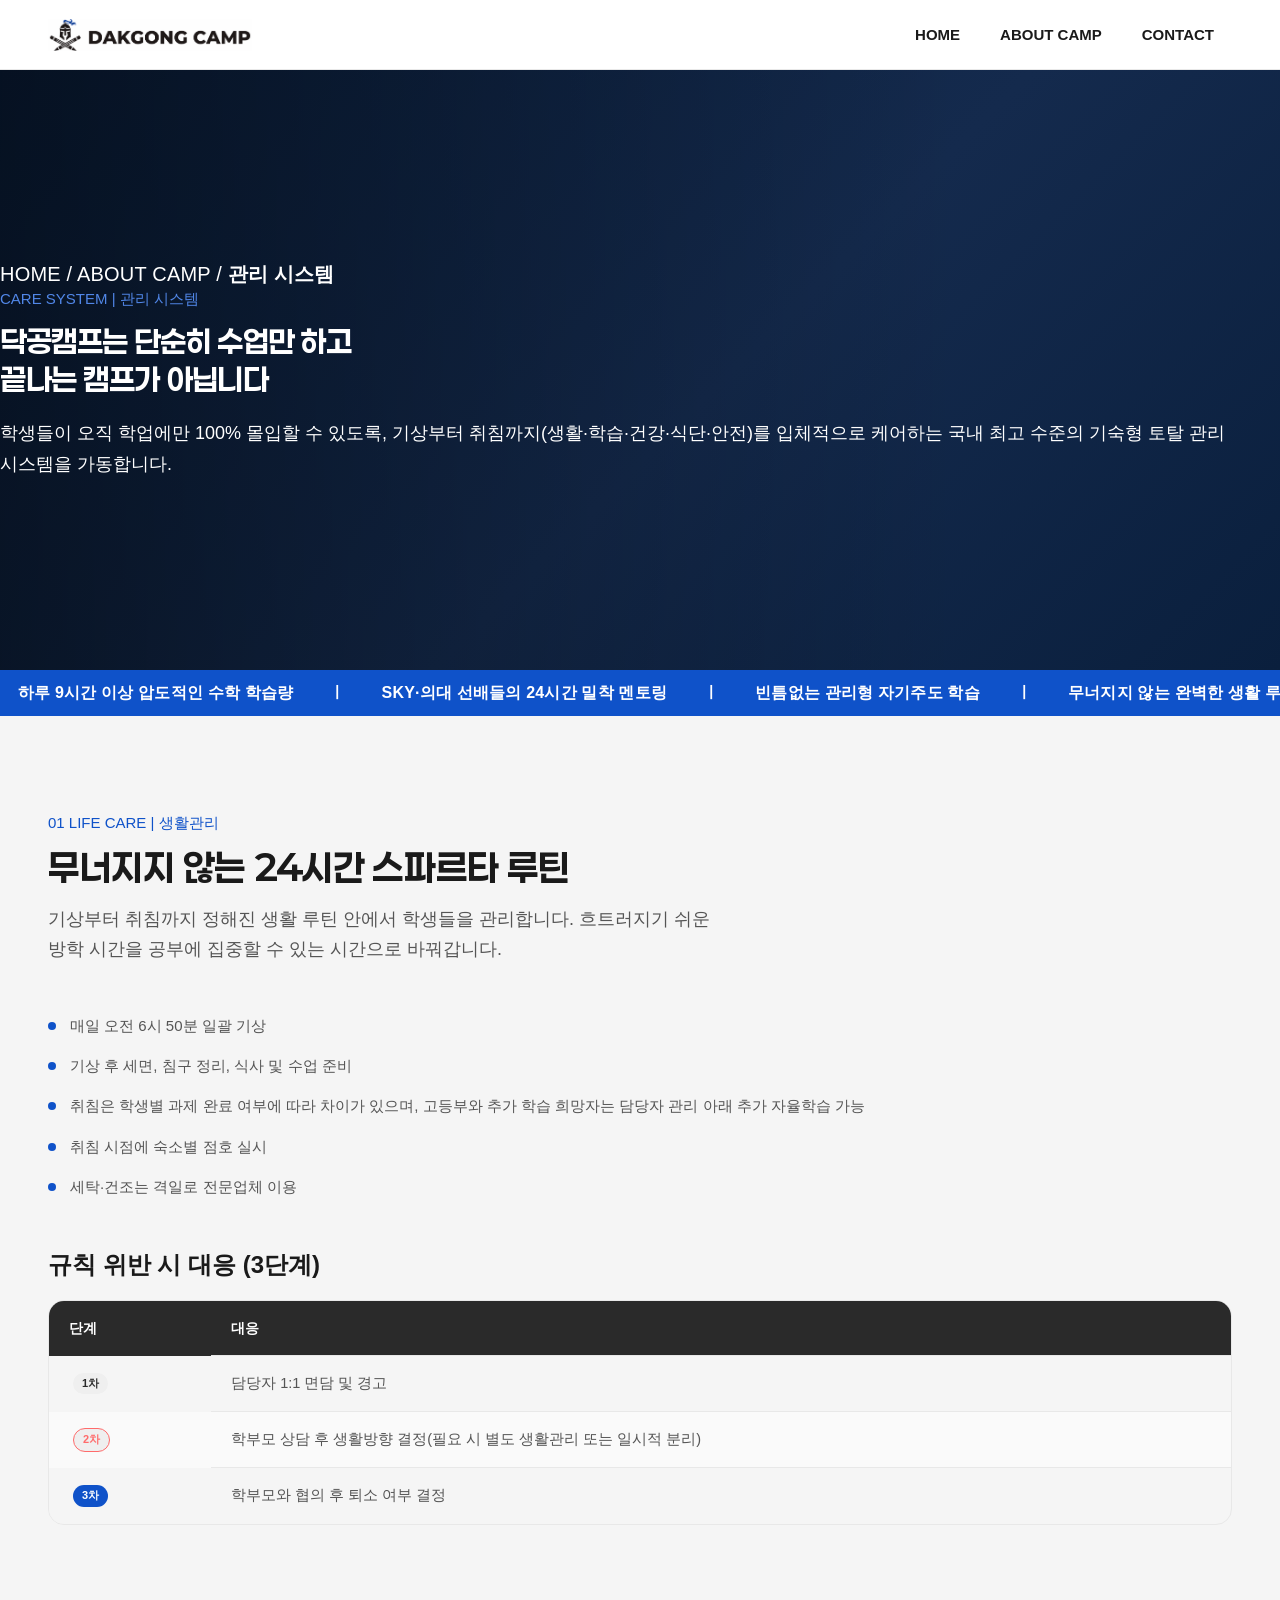
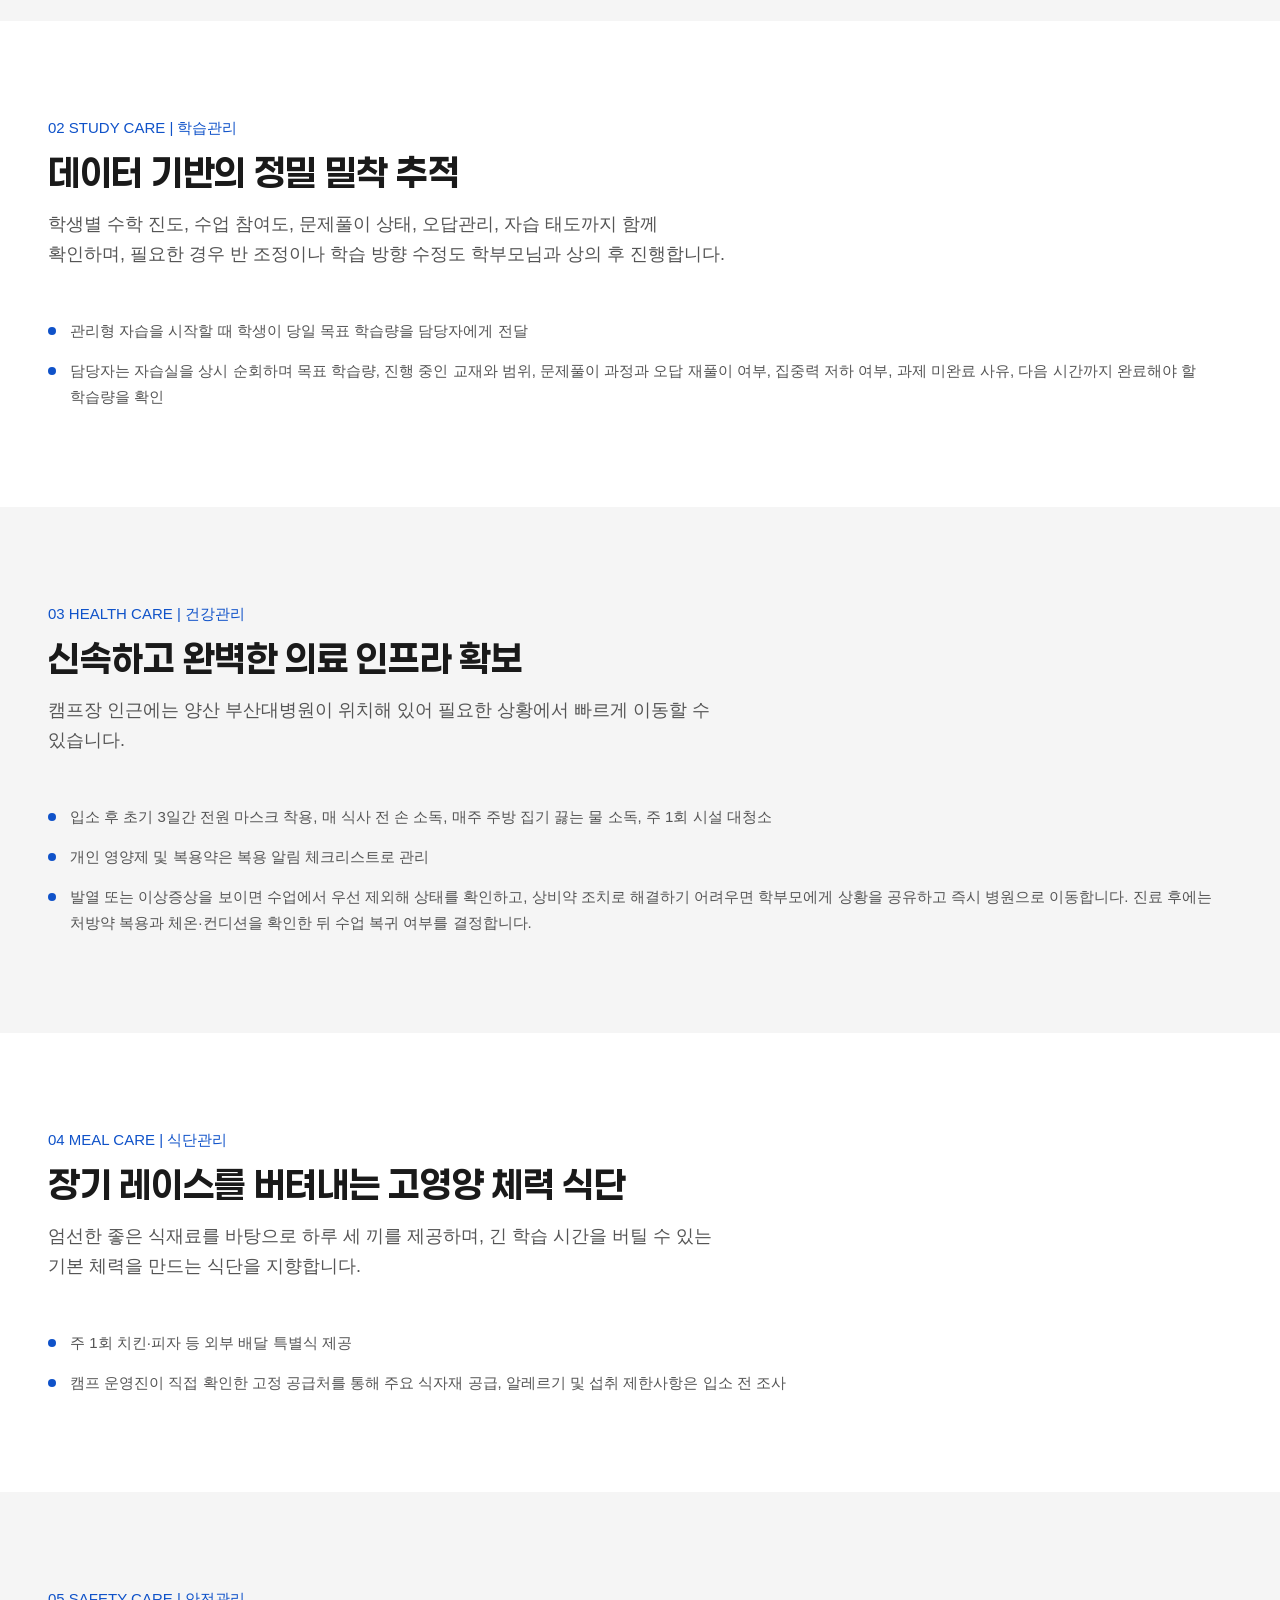
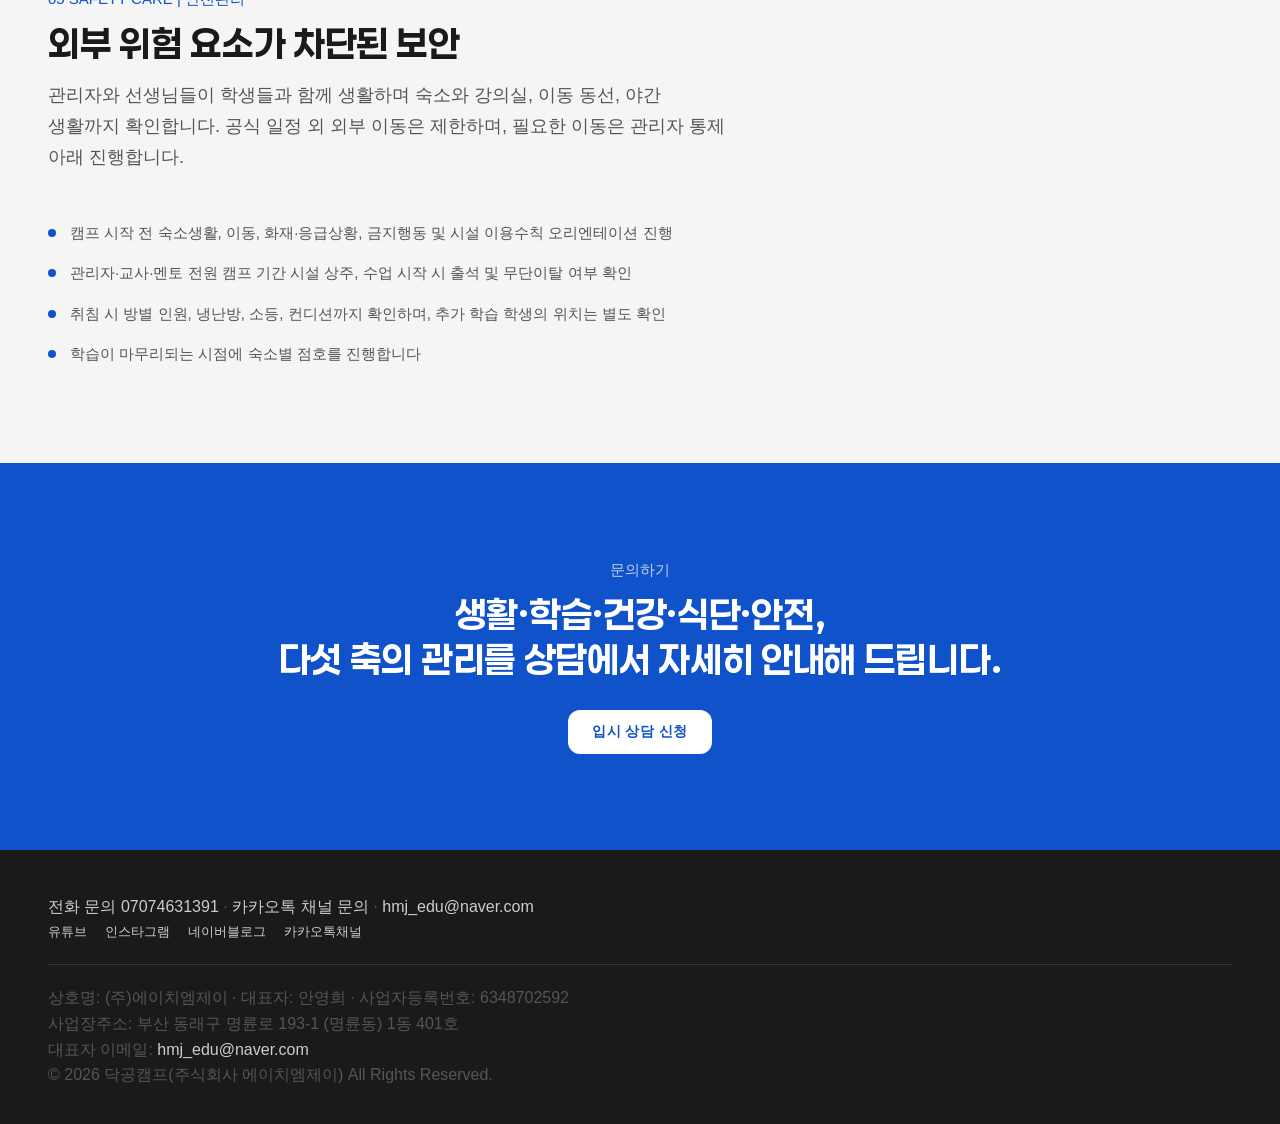
==== care-system.html @ d2d564ea "헤더 스크롤 고정 + 호버 반응 + 스크롤 등장 애니메이션 + 하위 5페이지 히어로를 홈과 통일 회장 실측 지적(필핀 dakgongcamp.com 라이브 대조) 반영: - 상단메뉴" ====
<!doctype html>
<html lang="ko">
<head>
<meta charset="UTF-8">
<meta name="viewport" content="width=device-width, initial-scale=1">
<title>관리 시스템 | 닥공캠프 국내 스파르타 캠프</title>
<meta name="description" content="닥공캠프 한국 스파르타 캠프 관리 시스템 — 생활·학습·건강·식단·안전 5축 토탈 케어.">

<link rel="icon" href="assets/images/logo.png">
<link rel="stylesheet" href="assets/css/tokens-domestic.css">
<link rel="stylesheet" href="assets/css/site.css">
</head>
<body class="dk">

<!-- ══════════════════════════════════════════
     공통 헤더 — 6개 페이지 전부 동일 마크업 유지 필수.
     아임웹 의존 없는 순수 HTML/CSS/최소 JS(assets/js/nav.js)로 신규 작성.
     ⚠️ 이 블록을 고치면 6개 파일 전부 동일하게 고쳐야 한다(정적 사이트라 include 없음).
══════════════════════════════════════════ -->
<header class="site-header" id="site-header">
  <div class="site-header__inner dk-wrap">
    <a class="site-logo" href="index.html" aria-label="닥공캠프 국내 스파르타 캠프 홈으로 이동">
      <img src="assets/images/logo.png" alt="닥공캠프 | 국내 스파르타 캠프" width="180" height="28">
    </a>

    <nav class="site-nav" id="site-nav" aria-label="주 메뉴">
      <ul class="site-nav__list">
        <li><a href="index.html">HOME</a></li>
        <li class="has-sub">
          <a href="curriculum.html">ABOUT CAMP</a>
          <ul class="site-nav__sub">
            <li><a href="curriculum.html">학습 시스템</a></li>
            <li><a href="class-level.html">수준별 반 편성</a></li>
            <li><a href="care-system.html">관리 시스템</a></li>
            <li><a href="teachers.html">선생님·멘토</a></li>
            <li><a href="facilities.html">생활환경·식단</a></li>
          </ul>
        </li>
        <li><a href="contact.html">CONTACT</a></li>
      </ul>
    </nav>

    <button class="site-nav__toggle" id="nav-toggle" type="button" aria-expanded="false" aria-controls="site-nav">
      <span class="sr-only">메뉴 열기/닫기</span>
      <span class="site-nav__toggle-bar"></span>
    </button>
  </div>
</header>

<!-- ══════════════════════════════════════════
     페이지 인트로 — 카피 출처: 국내캠프_하위5페이지_카피초안_2026-07-21.md §3 관리 시스템
══════════════════════════════════════════ -->
<section class="dk-bg-video-section">
  <div class="dk-bg-video-placeholder"></div>
  <div class="dk-bg-video-content">
    <p class="dk-breadcrumb">HOME / ABOUT CAMP / <span>관리 시스템</span></p>
    <span class="dk-label">CARE SYSTEM | 관리 시스템</span>
    <h1>닥공캠프는 단순히 수업만 하고<br>끝나는 캠프가 아닙니다</h1>
    <p class="lead">학생들이 오직 학업에만 100% 몰입할 수 있도록, 기상부터 취침까지(생활·학습·건강·식단·안전)를 입체적으로 케어하는 국내 최고 수준의 기숙형 토탈 관리 시스템을 가동합니다.</p>
  </div>
</section>

<div class="dk-idband-wrap">
  <div class="dk-idband-track">
    <span>하루 9시간 이상 압도적인 수학 학습량</span><span>ㅣ</span>
    <span>SKY·의대 선배들의 24시간 밀착 멘토링</span><span>ㅣ</span>
    <span>빈틈없는 관리형 자기주도 학습</span><span>ㅣ</span>
    <span>무너지지 않는 완벽한 생활 루틴 구축</span><span>ㅣ</span>
    <span>하루 9시간 이상 압도적인 수학 학습량</span><span>ㅣ</span>
    <span>SKY·의대 선배들의 24시간 밀착 멘토링</span><span>ㅣ</span>
    <span>빈틈없는 관리형 자기주도 학습</span><span>ㅣ</span>
    <span>무너지지 않는 완벽한 생활 루틴 구축</span><span>ㅣ</span>
  </div>
</div>

<!-- ══════════════════════════════════════════
     1) 생활관리 — 규칙위반 3단계 대응 단계형 표 포함
══════════════════════════════════════════ -->
<section class="dk-sec dk-axis-sec">
  <div class="dk-wrap">
    <div class="dk-shead" data-reveal>
      <span class="dk-label">01 LIFE CARE | 생활관리</span>
      <h2 class="dk-h2">무너지지 않는 24시간 스파르타 루틴</h2>
      <p class="lead">기상부터 취침까지 정해진 생활 루틴 안에서 학생들을 관리합니다. 흐트러지기 쉬운 방학 시간을 공부에 집중할 수 있는 시간으로 바꿔갑니다.</p>
    </div>
    <ul class="dk-checklist" data-reveal="stagger">
      <li>매일 오전 6시 50분 일괄 기상</li>
      <li>기상 후 세면, 침구 정리, 식사 및 수업 준비</li>
      <li>취침은 학생별 과제 완료 여부에 따라 차이가 있으며, 고등부와 추가 학습 희망자는 담당자 관리 아래 추가 자율학습 가능</li>
      <li>취침 시점에 숙소별 점호 실시</li>
      <li>세탁·건조는 격일로 전문업체 이용</li>
    </ul>

    <h3 style="font: var(--dk-title-lg); color:var(--dk-ink); margin: clamp(32px,5vw,48px) 0 18px;">규칙 위반 시 대응 (3단계)</h3>
    <div class="dk-table-wrap">
      <table class="dk-table">
        <thead><tr><th>단계</th><th>대응</th></tr></thead>
        <tbody>
          <tr><th><span class="dk-badge dk-badge--s1">1차</span></th><td>담당자 1:1 면담 및 경고</td></tr>
          <tr><th><span class="dk-badge dk-badge--s2">2차</span></th><td>학부모 상담 후 생활방향 결정(필요 시 별도 생활관리 또는 일시적 분리)</td></tr>
          <tr><th><span class="dk-badge dk-badge--s3">3차</span></th><td>학부모와 협의 후 퇴소 여부 결정</td></tr>
        </tbody>
      </table>
    </div>
  </div>
</section>

<!-- ══════════════════════════════════════════
     2) 학습관리
══════════════════════════════════════════ -->
<section class="dk-sec dk-axis-sec">
  <div class="dk-wrap">
    <div class="dk-shead" data-reveal>
      <span class="dk-label">02 STUDY CARE | 학습관리</span>
      <h2 class="dk-h2">데이터 기반의 정밀 밀착 추적</h2>
      <p class="lead">학생별 수학 진도, 수업 참여도, 문제풀이 상태, 오답관리, 자습 태도까지 함께 확인하며, 필요한 경우 반 조정이나 학습 방향 수정도 학부모님과 상의 후 진행합니다.</p>
    </div>
    <ul class="dk-checklist" data-reveal="stagger">
      <li>관리형 자습을 시작할 때 학생이 당일 목표 학습량을 담당자에게 전달</li>
      <li>담당자는 자습실을 상시 순회하며 목표 학습량, 진행 중인 교재와 범위, 문제풀이 과정과 오답 재풀이 여부, 집중력 저하 여부, 과제 미완료 사유, 다음 시간까지 완료해야 할 학습량을 확인</li>
    </ul>
  </div>
</section>

<!-- ══════════════════════════════════════════
     3) 건강관리
══════════════════════════════════════════ -->
<section class="dk-sec dk-axis-sec">
  <div class="dk-wrap">
    <div class="dk-shead" data-reveal>
      <span class="dk-label">03 HEALTH CARE | 건강관리</span>
      <h2 class="dk-h2">신속하고 완벽한 의료 인프라 확보</h2>
      <p class="lead">캠프장 인근에는 양산 부산대병원이 위치해 있어 필요한 상황에서 빠르게 이동할 수 있습니다.</p>
    </div>
    <ul class="dk-checklist" data-reveal="stagger">
      <li>입소 후 초기 3일간 전원 마스크 착용, 매 식사 전 손 소독, 매주 주방 집기 끓는 물 소독, 주 1회 시설 대청소</li>
      <li>개인 영양제 및 복용약은 복용 알림 체크리스트로 관리</li>
      <li>발열 또는 이상증상을 보이면 수업에서 우선 제외해 상태를 확인하고, 상비약 조치로 해결하기 어려우면 학부모에게 상황을 공유하고 즉시 병원으로 이동합니다. 진료 후에는 처방약 복용과 체온·컨디션을 확인한 뒤 수업 복귀 여부를 결정합니다.</li>
    </ul>
  </div>
</section>

<!-- ══════════════════════════════════════════
     4) 식단관리
══════════════════════════════════════════ -->
<section class="dk-sec dk-axis-sec">
  <div class="dk-wrap">
    <div class="dk-shead" data-reveal>
      <span class="dk-label">04 MEAL CARE | 식단관리</span>
      <h2 class="dk-h2">장기 레이스를 버텨내는 고영양 체력 식단</h2>
      <p class="lead">엄선한 좋은 식재료를 바탕으로 하루 세 끼를 제공하며, 긴 학습 시간을 버틸 수 있는 기본 체력을 만드는 식단을 지향합니다.</p>
    </div>
    <ul class="dk-checklist" data-reveal="stagger">
      <li>주 1회 치킨·피자 등 외부 배달 특별식 제공</li>
      <li>캠프 운영진이 직접 확인한 고정 공급처를 통해 주요 식자재 공급, 알레르기 및 섭취 제한사항은 입소 전 조사</li>
    </ul>
  </div>
</section>

<!-- ══════════════════════════════════════════
     5) 안전관리
══════════════════════════════════════════ -->
<section class="dk-sec dk-axis-sec">
  <div class="dk-wrap">
    <div class="dk-shead" data-reveal>
      <span class="dk-label">05 SAFETY CARE | 안전관리</span>
      <h2 class="dk-h2">외부 위험 요소가 차단된 보안</h2>
      <p class="lead">관리자와 선생님들이 학생들과 함께 생활하며 숙소와 강의실, 이동 동선, 야간 생활까지 확인합니다. 공식 일정 외 외부 이동은 제한하며, 필요한 이동은 관리자 통제 아래 진행합니다.</p>
    </div>
    <ul class="dk-checklist" data-reveal="stagger">
      <li>캠프 시작 전 숙소생활, 이동, 화재·응급상황, 금지행동 및 시설 이용수칙 오리엔테이션 진행</li>
      <li>관리자·교사·멘토 전원 캠프 기간 시설 상주, 수업 시작 시 출석 및 무단이탈 여부 확인</li>
      <li>취침 시 방별 인원, 냉난방, 소등, 컨디션까지 확인하며, 추가 학습 학생의 위치는 별도 확인</li>
      <li>학습이 마무리되는 시점에 숙소별 점호를 진행합니다</li>
    </ul>
  </div>
</section>

<!-- ══════════════════════════════════════════
     문의 CTA
══════════════════════════════════════════ -->
<section class="dk-sec dk-cta">
  <div class="dk-wrap">
    <span class="dk-label">문의하기</span>
    <h2 class="dk-h2" style="margin-bottom:28px;">생활·학습·건강·식단·안전,<br>다섯 축의 관리를 상담에서 자세히 안내해 드립니다.</h2>
    <a class="btn" style="background:#fff; color:var(--dk-accent-red);" href="index.html#contact">입시 상담 신청</a>
  </div>
</section>

<!-- ══════════════════════════════════════════
     공통 푸터 — 6개 페이지 전부 동일 마크업 유지 필수.
══════════════════════════════════════════ -->
<footer class="site-footer">
  <div class="dk-wrap">
    <p class="site-footer__contact">
      <a href="tel:07074631391">전화 문의 07074631391</a> · <a href="https://pf.kakao.com/_FSxmqn" target="_blank" rel="noopener">카카오톡 채널 문의</a> · <a href="mailto:hmj_edu@naver.com">hmj_edu@naver.com</a>
    </p>
    <div class="site-footer__social">
      <a href="https://www.youtube.com/@dakgongcamp-u2e" target="_blank" rel="noopener">유튜브</a>
      <a href="https://www.instagram.com/sdi_education/" target="_blank" rel="noopener">인스타그램</a>
      <a href="https://m.blog.naver.com/dakgong_camp" target="_blank" rel="noopener">네이버블로그</a>
      <a href="https://pf.kakao.com/_FSxmqn" target="_blank" rel="noopener">카카오톡채널</a>
    </div>
    <hr>
    <p class="site-footer__biz">
      상호명: (주)에이치엠제이 · 대표자: 안영희 · 사업자등록번호: 6348702592<br>
      사업장주소: 부산 동래구 명륜로 193-1 (명륜동) 1동 401호<br>
      대표자 이메일: <a href="mailto:hmj_edu@naver.com">hmj_edu@naver.com</a>
    </p>
    <p class="site-footer__copy">© 2026 닥공캠프(주식회사 에이치엠제이) All Rights Reserved.</p>
  </div>
</footer>

<script src="assets/js/nav.js"></script>
<script src="assets/js/reveal.js"></script>
</body>
</html>
---- assets/css/tokens-domestic.css ----
/* =====================================================================
   DAKGONG CAMP — Design Tokens (국내캠프 파생본 / DOMESTIC)
   ---------------------------------------------------------------------
   이 파일은 필핀(필리핀캠프) tokens.css의 국내캠프 파생본이다.
   accent-red 계열 토큰명은 그대로 유지하되(--dk-accent-red 등),
   실제 색은 코발트 블루(B안 #0f52c9)다.
   근거 = domestic-blue/PALETTE.md B안(코발트) · WCAG 명도대비 계산 완료.
   같은 것 = 그 외 전부(잉크·본문·다크섹션·캔버스·폭 1280·타이포·간격·radius·motion).
   다른 것 = 포인트 컬러 4색뿐(아래 표 참조).
   상태 = DRAFT (고객 미승인, 회장 추천 B안 기준 복제본).
   ★ 토큰 이름을 바꾸지 말 것 — 필핀 컴포넌트/페이지 재사용 호환을 위해 이름 고정.
   ===================================================================== */

/* Self-hosted Pretendard (body / UI) + Paperlogy (optional display). */
/* ★ 폰트 실물은 상위 폴더(design-core/fonts/)에 있어 경로를 ../fonts/로 교정함. */
@font-face { font-family: "Pretendard"; font-style: normal; font-weight: 100; font-display: swap; src: url("../fonts/Pretendard-Thin.ttf") format("truetype"); }
@font-face { font-family: "Pretendard"; font-style: normal; font-weight: 200; font-display: swap; src: url("../fonts/Pretendard-ExtraLight.ttf") format("truetype"); }
@font-face { font-family: "Pretendard"; font-style: normal; font-weight: 300; font-display: swap; src: url("../fonts/Pretendard-Light.ttf") format("truetype"); }
@font-face { font-family: "Pretendard"; font-style: normal; font-weight: 400; font-display: swap; src: url("../fonts/Pretendard-Regular.ttf") format("truetype"); }
@font-face { font-family: "Pretendard"; font-style: normal; font-weight: 500; font-display: swap; src: url("../fonts/Pretendard-Medium.ttf") format("truetype"); }
@font-face { font-family: "Pretendard"; font-style: normal; font-weight: 600; font-display: swap; src: url("../fonts/Pretendard-SemiBold.ttf") format("truetype"); }
@font-face { font-family: "Pretendard"; font-style: normal; font-weight: 700; font-display: swap; src: url("../fonts/Pretendard-Bold.ttf") format("truetype"); }
@font-face { font-family: "Pretendard"; font-style: normal; font-weight: 800; font-display: swap; src: url("../fonts/Pretendard-ExtraBold.ttf") format("truetype"); }
@font-face { font-family: "Pretendard"; font-style: normal; font-weight: 900; font-display: swap; src: url("../fonts/Pretendard-Black.ttf") format("truetype"); }

@font-face { font-family: "Paperlogy"; font-style: normal; font-weight: 100; font-display: swap; src: url("../fonts/Paperlogy-1Thin.ttf") format("truetype"); }
@font-face { font-family: "Paperlogy"; font-style: normal; font-weight: 200; font-display: swap; src: url("../fonts/Paperlogy-2ExtraLight.ttf") format("truetype"); }
@font-face { font-family: "Paperlogy"; font-style: normal; font-weight: 300; font-display: swap; src: url("../fonts/Paperlogy-3Light.ttf") format("truetype"); }
@font-face { font-family: "Paperlogy"; font-style: normal; font-weight: 400; font-display: swap; src: url("../fonts/Paperlogy-4Regular.ttf") format("truetype"); }
@font-face { font-family: "Paperlogy"; font-style: normal; font-weight: 500; font-display: swap; src: url("../fonts/Paperlogy-5Medium.ttf") format("truetype"); }
@font-face { font-family: "Paperlogy"; font-style: normal; font-weight: 600; font-display: swap; src: url("../fonts/Paperlogy-6SemiBold.ttf") format("truetype"); }
@font-face { font-family: "Paperlogy"; font-style: normal; font-weight: 700; font-display: swap; src: url("../fonts/Paperlogy-7Bold.ttf") format("truetype"); }
@font-face { font-family: "Paperlogy"; font-style: normal; font-weight: 800; font-display: swap; src: url("../fonts/Paperlogy-8ExtraBold.ttf") format("truetype"); }
@font-face { font-family: "Paperlogy"; font-style: normal; font-weight: 900; font-display: swap; src: url("../fonts/Paperlogy-9Black.ttf") format("truetype"); }

:root {
  /* ----- Brand & accent --------------------------------------------- */
  --dk-primary:           #ffffff;   /* the canvas — trust & clarity */
  --dk-ink:               #1a1a1a;   /* default headline / body color */
  --dk-on-primary:        #ffffff;
  --dk-on-dark:           #1a1a1a;
  --dk-accent-red:        #0f52c9;   /* ★국내 파생: 코발트 B안 주력(필핀 #ab0000 치환). 이름은 유지 */
  --dk-accent-red-2:      #2666d6;   /* ★국내 파생: 코발트 보조(필핀 #c1272d 치환) */
  --dk-accent-red-light:  #5187e8;   /* ★국내 파생: 코발트 hover(필핀 #e74c5a 치환) */
  --dk-accent-red-bg:     #dce8fc;   /* ★국내 파생: 연한 코발트 배경(필핀 #fbd7d7 치환) */
  --dk-surface-dark:      #2a2a2a;   /* ★실측: 검정 섹션·카드. 순검정 #111 ❌ (변경 없음) */
  --dk-accent-black:      #1a1a1a;

  /* ----- Text scale (foreground) ------------------------------------ */
  --dk-fg-1:              #1a1a1a;   /* primary text (= ink) */
  --dk-fg-2:              #2a2a2a;   /* body-strong, leads */
  --dk-fg-3:              #555555;   /* ★실측: 본문 회색. 구값 #4a4a4a ❌ */
  --dk-fg-muted:          #808080;   /* captions, meta, breadcrumbs */

  /* ----- Surfaces --------------------------------------------------- */
  --dk-canvas:            #ffffff;
  --dk-surface-soft:      #fafafa;   /* almost-white, for stat blocks */
  --dk-surface-card:      #f5f5f5;   /* feature cards */
  --dk-surface-elevated:  #efefef;   /* nested cards */

  /* ----- Hairlines & dividers -------------------------------------- */
  --dk-hairline:          #d0d0d0;   /* visible 1px rule */
  --dk-hairline-soft:     #e8e8e8;   /* card edge / faint rule */

  /* ----- Semantic --------------------------------------------------- */
  --dk-warning:           #ff6b6b;
  --dk-success:           #2ecc71;

  /* ----- Type families --------------------------------------------- */
  --dk-font-sans: "Pretendard", -apple-system, BlinkMacSystemFont,
                  "Apple SD Gothic Neo", "Noto Sans KR", "Segoe UI",
                  Roboto, sans-serif;
  /* Paperlogy = optional display face for posters / hero / card-news headlines. */
  --dk-font-display: "Paperlogy", "Pretendard", var(--dk-font-sans);

  /* ----- Type scale (size / weight / line-height / tracking) ------- */
  /* ★ 2026-06-29 메인페이지 실측값으로 확정. display-lg(섹션H2)=Paperlogy 36px, label=15px/400/no-uppercase */
  --dk-display-xl:  700 48px/1.2  var(--dk-font-display);
  --dk-display-lg:  700 36px/1.25 var(--dk-font-display); /* 섹션 H2. Paperlogy. 구값 40px ❌ */
  --dk-display-md:  700 32px/1.3  var(--dk-font-display);
  --dk-display-sm:  700 28px/1.35 var(--dk-font-display);
  --dk-title-lg:    700 24px/1.4  var(--dk-font-sans);
  --dk-title-md:    600 20px/1.5  var(--dk-font-sans);
  --dk-title-sm:    600 18px/1.5  var(--dk-font-sans);
  --dk-body-lg:     400 18px/1.6  var(--dk-font-sans);   /* 리드/서브텍스트. 구값 없었음 */
  --dk-body-md:     400 16px/1.6  var(--dk-font-sans);
  --dk-body-sm:     400 14px/1.6  var(--dk-font-sans);
  --dk-caption:     400 12px/1.5  var(--dk-font-sans);
  --dk-button:      700 14px/1.4  var(--dk-font-sans);
  --dk-nav-link:    600 14px/1.5  var(--dk-font-sans);
  --dk-label-red:   400 15px/1.4  var(--dk-font-sans);   /* 빨강 라벨. 대문자X. 구값 label-up(700/14px/uppercase) ❌ */
  --dk-label-up:    700 14px/1.4  var(--dk-font-sans);   /* 일반 태그/뱃지용으로만 유지 */

  --dk-track-tight: -0.5px;
  --dk-track-snug:  -0.3px;
  --dk-track-wide:   0.5px;
  --dk-track-caption: 0.3px;

  /* ----- Spacing (4px base) ---------------------------------------- */
  --dk-space-xxs: 4px;
  --dk-space-xs:  8px;
  --dk-space-sm:  12px;
  --dk-space-md:  16px;
  --dk-space-lg:  24px;
  --dk-space-xl:  32px;
  --dk-space-xxl: 48px;
  --dk-space-section: 64px;

  /* ----- Radii ----------------------------------------------------- */
  --dk-radius-none: 0;
  --dk-radius-xs:   4px;
  --dk-radius-sm:   8px;
  --dk-radius-md:   12px;
  --dk-radius-lg:   16px;
  --dk-radius-full: 9999px;

  /* ----- Layout ---------------------------------------------------- */
  --dk-container: 1280px;    /* ★2026-07-14 코어 확정. 구값 1200px ❌ (아임웹 실측 폭과 불일치했음 → 실측 기준으로 통일. 국내캠프 등 비(非)아임웹 사이트도 이 값을 쓴다) */
  --dk-touch-min: 44px;        /* WCAG AAA hit target */
  --dk-divider-accent: 3px;    /* the signature red rule */

  /* ----- Motion ---------------------------------------------------- */
  --dk-ease-out:  cubic-bezier(0.2, 0.7, 0.2, 1);
  --dk-ease-in:   cubic-bezier(0.6, 0, 0.8, 0.2);
  --dk-dur-fast:  120ms;
  --dk-dur-base:  200ms;
  --dk-dur-slow:  320ms;
}

/* =====================================================================
   Semantic element styles — apply once, get the look for free.
   Scope under .dk to avoid leaking into host pages. The UI kits and
   preview cards all wrap their content in <body class="dk"> or a
   <div class="dk"> ancestor.
   ===================================================================== */

.dk {
  font: var(--dk-body-md);
  color: var(--dk-fg-1);
  background: var(--dk-canvas);
  -webkit-font-smoothing: antialiased;
  text-rendering: optimizeLegibility;
  word-break: keep-all;   /* ★실측: 한글 줄바꿈. 모든 .dk 하위에 적용 */
}

.dk h1, .dk .h1 {
  font: var(--dk-display-xl);
  letter-spacing: var(--dk-track-tight);
  color: var(--dk-ink);
  margin: 0;
}
.dk h2, .dk .h2 {
  font: var(--dk-display-lg);
  letter-spacing: var(--dk-track-snug);
  color: var(--dk-ink);
  margin: 0;
}
.dk h3, .dk .h3 {
  font: var(--dk-display-md);
  color: var(--dk-ink);
  margin: 0;
}
.dk h4, .dk .h4 {
  font: var(--dk-display-sm);
  color: var(--dk-ink);
  margin: 0;
}
.dk h5, .dk .h5 {
  font: var(--dk-title-lg);
  color: var(--dk-ink);
  margin: 0;
}
.dk h6, .dk .h6 {
  font: var(--dk-title-md);
  color: var(--dk-ink);
  margin: 0;
}

.dk p {
  font: var(--dk-body-md);
  color: var(--dk-fg-3);
  margin: 0;
}
/* ★실측(dakgongcamp.imweb.me): 리드·서브텍스트 = 18px / 400 / 1.7 / #555555 */
.dk .lead {
  font: var(--dk-body-lg);
  line-height: 1.7;
  color: var(--dk-fg-3);
  word-break: keep-all;
}
/* ★실측: 빨강 라벨 = 15px / 400 / 대문자 아님 / 자간 normal / (국내파생은 코발트) */
.dk .label-red {
  font: var(--dk-label-red);
  letter-spacing: normal;
  text-transform: none;
  color: var(--dk-accent-red);
}
.dk .caption {
  font: var(--dk-caption);
  letter-spacing: var(--dk-track-caption);
  color: var(--dk-fg-muted);
}
.dk .label-up {
  font: var(--dk-label-up);
  letter-spacing: var(--dk-track-wide);
  text-transform: uppercase;
  color: var(--dk-ink);
}
.dk .nav-link {
  font: var(--dk-nav-link);
  color: var(--dk-ink);
  text-decoration: none;
}
.dk a {
  color: var(--dk-accent-red);
  text-decoration: none;
  transition: color var(--dk-dur-fast) var(--dk-ease-out);
}
.dk a:hover {
  color: var(--dk-accent-red-light);
}

/* ----- Buttons ------------------------------------------------------ */
.dk .btn {
  display: inline-flex;
  align-items: center;
  justify-content: center;
  gap: var(--dk-space-xs);
  height: var(--dk-touch-min);
  padding: 12px 24px;
  border-radius: var(--dk-radius-md);
  font: var(--dk-button);
  letter-spacing: var(--dk-track-wide);
  cursor: pointer;
  border: none;
  transition: background var(--dk-dur-fast) var(--dk-ease-out),
              color var(--dk-dur-fast) var(--dk-ease-out),
              transform var(--dk-dur-fast) var(--dk-ease-out);
  user-select: none;
}
.dk .btn:active { transform: scale(0.98); }

.dk .btn-primary {
  background: var(--dk-accent-red);
  color: var(--dk-on-primary);
}
.dk .btn-primary:hover { background: var(--dk-accent-red-light); }

.dk .btn-primary-outline {
  background: transparent;
  color: var(--dk-accent-red);
  border: 2px solid var(--dk-accent-red);
  padding: 10px 22px; /* compensate for border */
}
.dk .btn-primary-outline:hover {
  background: var(--dk-accent-red);
  color: var(--dk-on-primary);
}

.dk .btn-secondary {
  background: var(--dk-surface-card);
  color: var(--dk-ink);
}
.dk .btn-secondary:hover { background: var(--dk-surface-elevated); }

.dk .btn-icon {
  width: var(--dk-touch-min);
  height: var(--dk-touch-min);
  padding: 0;
  border-radius: var(--dk-radius-full);
  background: var(--dk-surface-card);
  color: var(--dk-ink);
}
.dk .btn-icon:hover { background: var(--dk-surface-elevated); }

/* ----- Cards & surfaces -------------------------------------------- */
.dk .card {
  background: var(--dk-surface-card);
  border-radius: var(--dk-radius-sm);
  padding: var(--dk-space-lg);
}
.dk .card-elevated {
  background: var(--dk-surface-elevated);
  border-radius: var(--dk-radius-sm);
  padding: var(--dk-space-lg);
}
.dk .card-achievement {
  background: var(--dk-primary);
  border: 2px solid var(--dk-accent-red);
  border-radius: var(--dk-radius-md);
  padding: var(--dk-space-lg);
}
.dk .stat-block {
  background: var(--dk-surface-soft);
  border-radius: var(--dk-radius-sm);
  padding: var(--dk-space-lg);
}

/* ----- Section header (red band) ----------------------------------- */
.dk .section-header {
  background: var(--dk-accent-red);
  color: var(--dk-on-primary);
  padding: var(--dk-space-xl) var(--dk-space-lg);
  border-radius: 0;
}
.dk .section-header h2,
.dk .section-header h3 { color: var(--dk-on-primary); }

/* ----- Dividers ---------------------------------------------------- */
.dk .divider-accent {
  height: var(--dk-divider-accent);
  background: var(--dk-accent-red);
  border: 0;
  width: 48px;
}
.dk .divider-hair {
  height: 1px;
  background: var(--dk-hairline);
  border: 0;
}

/* ----- Tag / badge -------------------------------------------------- */
.dk .tag {
  display: inline-block;
  padding: 4px 10px;
  font: var(--dk-button);
  letter-spacing: var(--dk-track-wide);
  text-transform: uppercase;
  color: var(--dk-accent-red);
  background: transparent;
  border: 1.5px solid var(--dk-accent-red);
  border-radius: var(--dk-radius-xs);
}
.dk .tag-filled {
  color: var(--dk-on-primary);
  background: var(--dk-accent-red);
  border-color: var(--dk-accent-red);
}
.dk .tag-neutral {
  color: var(--dk-fg-3);
  border-color: var(--dk-hairline);
}

/* ----- Form inputs ------------------------------------------------- */
.dk .field {
  display: flex;
  flex-direction: column;
  gap: 6px;
}
.dk .field-label {
  font: var(--dk-body-sm);
  font-weight: 600;
  color: var(--dk-fg-2);
}
.dk .input,
.dk .textarea,
.dk .select {
  height: var(--dk-touch-min);
  padding: 0 var(--dk-space-md);
  font: var(--dk-body-md);
  color: var(--dk-ink);
  background: var(--dk-canvas);
  border: 1.5px solid var(--dk-hairline);
  border-radius: var(--dk-radius-sm);
  transition: border-color var(--dk-dur-fast) var(--dk-ease-out);
}
.dk .textarea { height: auto; padding: 12px var(--dk-space-md); resize: vertical; min-height: 96px; }
.dk .input:focus,
.dk .textarea:focus,
.dk .select:focus {
  outline: none;
  border-color: var(--dk-accent-red);
}
.dk .input::placeholder,
.dk .textarea::placeholder { color: var(--dk-fg-muted); }

/* ----- Logo lockup helper ------------------------------------------ */
.dk .logo-lockup {
  display: inline-flex;
  align-items: center;
  gap: var(--dk-space-sm);
}
---- assets/css/site.css ----
/* =====================================================================
   DAKGONG CAMP — 국내캠프 자체코딩 사이트 공용 스타일시트
   ---------------------------------------------------------------------
   출처: clients/dakgong/imweb/pages-out/domestic-*.html 6개 파일의
   <style> 블록이 전부 동일했음(제목만 다름) — 그 공용 블록을 그대로
   가져와 병합했다. 색상·타이포·간격 값은 전부 tokens-domestic.css의
   --dk-* 변수 참조(하드코딩 없음, 원본 그대로).
   바뀐 것 = 아임웹 위젯 의존 헤더 CSS(#w2026..., .viewport-nav,
   .dropdown-menu, .navbar-nav 등)를 전부 제거하고, 그 자리에
   순수 HTML/CSS 헤더·내비게이션·푸터(.site-header/.site-nav/.site-footer)를
   새로 작성해 넣은 것뿐. 컴포넌트 클래스(.dk-*)는 전부 원본 값 그대로.
   ===================================================================== */

* { box-sizing: border-box; }
html, body { margin: 0; padding: 0; }
body.dk {
  font-family: 'Pretendard', -apple-system, BlinkMacSystemFont, 'Apple SD Gothic Neo', 'Noto Sans KR', sans-serif;
  word-break: keep-all;
  -webkit-font-smoothing: antialiased;
}
.dk h1, .dk h2, .dk h3, .dk h4 {
  font-family: 'Paperlogy', 'Pretendard', sans-serif;
}

.dk-wrap { max-width: var(--dk-container); margin: 0 auto; padding: 0 clamp(20px,5vw,48px); }
.dk-sec  { padding: clamp(56px,8vw,96px) 0; }

.dk-label {
  font: var(--dk-label-red);
  color: var(--dk-accent-red);
  letter-spacing: normal;
  margin: 0 0 12px;
  display: block;
}
.dk-h2 {
  font: var(--dk-display-lg);
  letter-spacing: var(--dk-track-snug);
  color: var(--dk-ink);
  margin: 0;
}
.dk-h2 em { color: var(--dk-accent-red); font-style: normal; }
.dk-sec--dark .dk-h2 { color: #fff; }
.dk-sec--dark .dk-h2 em { color: var(--dk-accent-red-light); }

.dk-split {
  display: flex; justify-content: space-between; align-items: flex-end;
  gap: clamp(24px,4vw,48px); flex-wrap: wrap;
  margin-bottom: clamp(32px,5vw,56px);
}
.dk-split p { max-width: 300px; text-align: right; font: var(--dk-body-lg); color: var(--dk-fg-3); margin:0; line-height:1.75; }
.dk-sec--dark .dk-split p { color: rgba(255,255,255,0.7); }
@media (max-width: 640px) {
  .dk-split { flex-direction: column; align-items: flex-start; }
  .dk-split p { text-align: left; max-width: 100%; }
  .dk-sec { padding: 56px 0 !important; }
  .dk-h2 { font-size: 26px !important; }
}

/* sr-only — 표준 스크린리더 전용 숨김 패턴 (버튼/링크 보조텍스트용으로 계속 사용) */
.sr-only {
  position : absolute;
  width    : 1px;
  height   : 1px;
  padding  : 0;
  margin   : -1px;
  overflow : hidden;
  clip     : rect(0, 0, 0, 0);
  border   : 0;
}

/* =====================================================================
   헤더 / 내비게이션 — 아임웹 의존 없는 순수 HTML/CSS/최소 JS 신규 작성
   (2026-07-25, 자체코딩+Netlify 전환 작업). 색·높이(70px)·폭(1280px)은
   기존 6페이지에 이미 검증된 실측값 그대로 유지, 구현 방식만 교체.
   ===================================================================== */
.site-header {
  position: sticky;
  top: 0;
  width: 100%;
  height: 70px;
  background: rgba(255,255,255,0.97);
  border-bottom: 1px solid var(--dk-hairline-soft);
  box-shadow: 0 0 0 rgba(0,0,0,0);
  transition: box-shadow var(--dk-dur-base) var(--dk-ease-out);
  z-index: 400;
}
/* 스크롤 고정 상태 — 필핀 원본은 스크롤 시 헤더가 화면 위에 고정되며 옅은 그림자가
   붙는 방식(jquery-scrolltofixed 재구현). 순수 CSS position:sticky + 스크롤량에 따라
   nav.js가 붙이는 .is-scrolled 클래스로 그림자만 얹는다(구조는 그대로, 티만 살짝). */
.site-header.is-scrolled {
  box-shadow: 0 2px 16px rgba(0,0,0,0.08);
}
.site-header__inner {
  height: 70px;
  display: flex;
  align-items: center;
  justify-content: space-between;
  gap: 24px;
}
.site-logo { display: flex; align-items: center; height: 100%; }
.site-logo img { display: block; height: 32px; width: auto; }

.site-nav__list {
  display: flex;
  align-items: center;
  gap: 4px;
  list-style: none;
  margin: 0;
  padding: 0;
}
.site-nav__list > li { position: relative; }
.site-nav__list > li > a {
  position: relative;
  display: flex; align-items: center; height: 70px;
  padding: 0 18px;
  font-size: 15px; font-weight: 600; color: var(--dk-ink);
  text-decoration: none;
  transition: color var(--dk-dur-fast) var(--dk-ease-out);
}
.site-nav__list > li > a:hover,
.site-nav__list > li.is-active > a { color: var(--dk-accent-red); }
/* 밑줄 그로우 — 마우스 오버 시 좌→우로 자라는 밑줄(호버 반응 확실히 보이게).
   현재 페이지(is-active)는 항상 그려진 상태로 위치 표시. */
.site-nav__list > li > a::after {
  content: "";
  position: absolute;
  left: 18px; right: 18px; bottom: 14px;
  height: 2px;
  background: var(--dk-accent-red);
  transform: scaleX(0);
  transform-origin: left;
  transition: transform var(--dk-dur-base) var(--dk-ease-out);
}
.site-nav__list > li > a:hover::after,
.site-nav__list > li.is-active > a::after { transform: scaleX(1); }

.site-nav__sub {
  position: absolute; top: 100%; left: 50%;
  min-width: 190px;
  background: #fff;
  border: 1px solid var(--dk-hairline-soft);
  border-radius: var(--dk-radius-md);
  box-shadow: 0 12px 32px rgba(0,0,0,0.08);
  padding: 10px 0;
  list-style: none; margin: 0;
  opacity: 0; visibility: hidden;
  transform: translateX(-50%) translateY(6px);
  transition: opacity var(--dk-dur-base) var(--dk-ease-out), transform var(--dk-dur-base) var(--dk-ease-out), visibility var(--dk-dur-base);
}
.site-nav__list > li.has-sub:hover > .site-nav__sub,
.site-nav__list > li.has-sub:focus-within > .site-nav__sub {
  opacity: 1; visibility: visible; transform: translateX(-50%) translateY(0);
}
.site-nav__sub li a {
  display: block; padding: 10px 20px; font-size: 14px; color: var(--dk-fg-3);
  text-decoration: none; white-space: nowrap;
}
.site-nav__sub li a:hover { color: var(--dk-accent-red); background: var(--dk-surface-card); }

.site-nav__toggle {
  display: none;
  width: 40px; height: 40px; border: none; background: transparent; cursor: pointer;
  flex-direction: column; align-items: center; justify-content: center; gap: 5px;
  flex-shrink: 0;
}
.site-nav__toggle-bar,
.site-nav__toggle-bar::before,
.site-nav__toggle-bar::after {
  content: ""; display: block; width: 22px; height: 2px; background: var(--dk-ink);
  transition: transform var(--dk-dur-base) var(--dk-ease-out), opacity var(--dk-dur-base) var(--dk-ease-out);
}
.site-nav__toggle-bar { position: relative; }
.site-nav__toggle-bar::before { position: absolute; top: -7px; left: 0; }
.site-nav__toggle-bar::after { position: absolute; top: 7px; left: 0; }
.site-header.is-open .site-nav__toggle-bar { background: transparent; }
.site-header.is-open .site-nav__toggle-bar::before { top: 0; transform: rotate(45deg); }
.site-header.is-open .site-nav__toggle-bar::after { top: 0; transform: rotate(-45deg); }

@media (max-width: 880px) {
  .site-nav__toggle { display: flex; }
  .site-nav {
    position: fixed; top: 70px; left: 0; right: 0; bottom: 0;
    background: #fff;
    transform: translateX(100%);
    transition: transform var(--dk-dur-base) var(--dk-ease-out);
    overflow-y: auto;
    padding: 8px 0 40px;
    z-index: 399;
  }
  .site-header.is-open .site-nav { transform: translateX(0); }
  .site-nav__list { flex-direction: column; align-items: stretch; gap: 0; }
  .site-nav__list > li > a { height: auto; padding: 16px clamp(20px,5vw,48px); border-bottom: 1px solid var(--dk-hairline-soft); }
  .site-nav__sub {
    position: static; transform: none; opacity: 1; visibility: visible;
    box-shadow: none; border: none; border-radius: 0; margin: 0;
    background: var(--dk-surface-card); padding: 0; display: none;
  }
  .site-nav__list > li.has-sub.is-open .site-nav__sub { display: block; }
  .site-nav__sub li a { padding: 14px clamp(32px,7vw,60px); }
}

/* =====================================================================
   푸터 — 신규 작성(아임웹 의존 없음). 사업자정보는
   clients/dakgong/자료/2026-07-23_국내캠프_푸터정보...md 정본 값 그대로.
   ===================================================================== */
.site-footer { background: #1a1a1a; color: rgba(255,255,255,0.55); padding: 44px 0 36px; font-size: 13px; line-height: 1.9; }
.site-footer a { color: rgba(255,255,255,0.78); text-decoration: none; }
.site-footer a:hover { color: #fff; }
.site-footer__contact { font-size: 14px; color: rgba(255,255,255,0.9); margin: 0 0 16px; }
.site-footer__social { display: flex; flex-wrap: wrap; gap: 8px 18px; margin-bottom: 20px; }
.site-footer hr { border: none; border-top: 1px solid rgba(255,255,255,0.12); margin: 20px 0; }
.site-footer__biz { margin: 0; }
.site-footer__copy { margin-top: 16px; color: rgba(255,255,255,0.32); }

/* ── 정체성 띠 (무한 롤링 배너) ── */
.dk-idband-wrap {
  width: 100%;
  overflow: hidden;
  background: var(--dk-accent-red);
  padding: 10px 0;
}
.dk-idband-track {
  display: flex;
  width: max-content;
  animation: dk-idband-rolling 60s linear infinite;
}
.dk-idband-track span {
  font-size: clamp(13px,2.6vw,16px);
  font-weight: 700;
  color: #fff;
  white-space: nowrap;
  padding: 0 18px;
  letter-spacing: 0.2px;
}
@keyframes dk-idband-rolling {
  0%   { transform: translateX(0); }
  100% { transform: translateX(-50%); }
}
@media (max-width: 768px) {
  .dk-idband-track span { font-size: 13px; padding: 0 12px; }
}

/* ── 카드 그리드 (5가지) ── */
.dk-g5 { display: grid; grid-template-columns: repeat(auto-fit, minmax(230px, 1fr)); gap: 20px; }
.dk-card5 {
  background: var(--dk-surface-card);
  border: 1px solid var(--dk-hairline-soft);
  border-radius: var(--dk-radius-lg);
  padding: 30px 26px;
  display: flex; flex-direction: column;
  transition: transform var(--dk-dur-base) var(--dk-ease-out), box-shadow var(--dk-dur-base) var(--dk-ease-out), border-color var(--dk-dur-base) var(--dk-ease-out);
}
.dk-card5:hover {
  transform: translateY(-4px);
  box-shadow: 0 10px 28px rgba(0,0,0,0.10);
  border-color: var(--dk-accent-red-bg);
}
.dk-card5 .num {
  font-family: var(--dk-font-display);
  font-size: 30px; font-weight: 800; color: var(--dk-accent-red);
  line-height: 1; margin-bottom: 16px; opacity: 0.85;
}
.dk-card5 .lead {
  font-size: 17px; font-weight: 700; color: var(--dk-ink);
  line-height: 1.5; margin: 0 0 10px;
}
.dk-card5 .sub {
  font-size: 14px; color: var(--dk-fg-3); line-height: 1.65; margin: 0 0 18px; flex: 1;
}
.dk-card5 .goto {
  font-size: 13px; font-weight: 700; color: var(--dk-accent-red);
  border-top: 1px solid var(--dk-hairline-soft); padding-top: 14px; margin-top: auto;
}

/* ── 하루의 흐름 (3단) ── */
.dk-g3 { display: grid; grid-template-columns: repeat(auto-fit, minmax(220px, 1fr)); gap: 20px; }
.dk-flow-card {
  background: #fff; border-radius: var(--dk-radius-lg); padding: 32px 28px;
  border: 1px solid var(--dk-hairline-soft);
  transition: transform var(--dk-dur-base) var(--dk-ease-out), box-shadow var(--dk-dur-base) var(--dk-ease-out);
}
.dk-flow-card:hover { transform: translateY(-4px); box-shadow: 0 10px 28px rgba(0,0,0,0.08); }
.dk-flow-card .tod {
  display: inline-block; font-size: 12px; font-weight: 700; letter-spacing: 1.5px;
  color: var(--dk-accent-red); background: var(--dk-accent-red-bg);
  border-radius: var(--dk-radius-full); padding: 5px 14px; margin-bottom: 16px;
}
.dk-flow-card p { margin: 0; font-size: 16px; color: var(--dk-ink); font-weight: 600; line-height: 1.6; }
.dk-flow-arrow { text-align: center; color: var(--dk-fg-muted); font-size: 22px; }
@media (max-width: 768px) { .dk-flow-arrow { transform: rotate(90deg); } }

/* ── 우리가 지켜온 것 (스탯 행) ── */
.dk-g4 { display: grid; grid-template-columns: repeat(auto-fit, minmax(180px, 1fr)); gap: 1px; background: var(--dk-hairline-soft); border: 1px solid var(--dk-hairline-soft); border-radius: var(--dk-radius-lg); overflow: hidden; }
.dk-stat4 { background: #fff; padding: 30px 20px; text-align: center; transition: background var(--dk-dur-base) var(--dk-ease-out); }
.dk-stat4:hover { background: var(--dk-surface-soft); }
.dk-stat4 .v { font-family: var(--dk-font-display); font-size: clamp(20px,2.6vw,26px); font-weight: 800; color: var(--dk-ink); margin-bottom: 8px; }
.dk-stat4 .v em { color: var(--dk-accent-red); font-style: normal; }
.dk-stat4 .k { font-size: 13px; color: var(--dk-fg-3); }

/* ── 진학실적 ── */
.dk-perf { background: #1a1a1a; }
.dk-perf-title {
  font-family: var(--dk-font-display); font-weight: 800;
  font-size: clamp(22px,3.6vw,32px); color: #fff; line-height: 1.4;
  text-align: center; margin: 0 auto 44px; max-width: 760px;
}
.dk-perf-title em { color: var(--dk-accent-red-light); font-style: normal; }
.dk-perf-nums { display: grid; grid-template-columns: repeat(auto-fit, minmax(220px,1fr)); gap: 16px; margin-bottom: 20px; }
.dk-perf-num {
  background: rgba(255,255,255,0.06); border: 1px solid rgba(255,255,255,0.14);
  border-radius: var(--dk-radius-lg); padding: 30px 24px; text-align: center;
  transition: transform var(--dk-dur-base) var(--dk-ease-out), background var(--dk-dur-base) var(--dk-ease-out);
}
.dk-perf-num:hover { transform: translateY(-4px); background: rgba(255,255,255,0.1); }
.dk-perf-num .v { font-family: var(--dk-font-display); font-weight: 800; font-size: clamp(28px,3.6vw,38px); color: var(--dk-accent-red-light); margin-bottom: 8px; }
.dk-perf-num .k { font-size: 14px; color: rgba(255,255,255,0.75); line-height: 1.5; }
.dk-perf-badges { display: flex; flex-wrap: wrap; gap: 10px; justify-content: center; margin-bottom: 40px; }
.dk-perf-badge {
  font-size: 13px; font-weight: 700; color: #fff;
  background: rgba(255,255,255,0.08); border: 1px solid rgba(255,255,255,0.16);
  border-radius: var(--dk-radius-full); padding: 8px 16px;
}
.dk-perf p.body {
  text-align: center; max-width: 640px; margin: 0 auto; color: rgba(255,255,255,0.68);
  font-size: 15px; line-height: 1.85;
}

/* ── FAQ ── */
.dk-faq-wrap { max-width: 820px; margin: 0 auto; }
.dk-faq-item { border-top: 1px solid var(--dk-hairline-soft); }
.dk-faq-item:last-child { border-bottom: 1px solid var(--dk-hairline-soft); }
.dk-faq-q {
  display: flex; align-items: center; gap: 14px; padding: 22px 4px; cursor: pointer;
  list-style: none; user-select: none;
}
.dk-faq-q::-webkit-details-marker { display: none; }
.dk-faq-q .qn { color: var(--dk-accent-red); font-weight: 700; font-size: 14px; flex-shrink: 0; min-width: 34px; }
.dk-faq-q .qt { flex: 1; font-weight: 700; font-size: 16px; color: var(--dk-ink); }
.dk-faq-q .qi { margin-left: auto; color: var(--dk-fg-muted); font-size: 20px; }
.dk-faq-a { padding: 0 4px 22px 48px; }
.dk-faq-a p { margin: 0; font-size: 14.5px; line-height: 1.8; color: var(--dk-fg-3); }

/* ── 문의 CTA ── */
.dk-cta { background: var(--dk-accent-red); text-align: center; }
.dk-cta .dk-label { color: rgba(255,255,255,0.75); }
.dk-cta h2 { color: #fff; margin: 0 0 28px; }
.dk-cta .btn { text-decoration: none; }

/* ── 브랜드 인트로 ── */
.dk-bi-row {
  display: grid; grid-template-columns: 1fr 1fr; gap: clamp(24px,4vw,60px);
  align-items: center; margin-top: clamp(40px,6vw,72px);
}
.dk-bi-row--rev .dk-bi-media { order: 2; }
.dk-bi-slot {
  position: relative; aspect-ratio: 4/3; border-radius: var(--dk-radius-lg);
  border: 2px dashed var(--dk-hairline); background: var(--dk-surface-soft);
  display: flex; flex-direction: column; align-items: center; justify-content: center;
  text-align: center; gap: 10px; padding: 24px;
  transition: border-color var(--dk-dur-base) var(--dk-ease-out);
}
.dk-bi-slot:hover { border-color: var(--dk-fg-muted); }
.dk-bi-slot svg { width: 32px; height: 32px; stroke: var(--dk-fg-muted); stroke-width: 1.6; fill: none; stroke-linecap: round; stroke-linejoin: round; }
.dk-bi-slot .tag { font-size: 11px; font-weight: 700; letter-spacing: 1px; color: var(--dk-fg-muted); border: 1px solid var(--dk-hairline); border-radius: var(--dk-radius-full); padding: 5px 12px; }
.dk-bi-slot .spec { font-size: 12.5px; color: var(--dk-fg-muted); max-width: 260px; line-height: 1.6; margin: 0; }
.dk-bi-st { font: var(--dk-display-sm); letter-spacing: var(--dk-track-snug); color: var(--dk-ink); margin: 0 0 14px; }
.dk-bi-st em { color: var(--dk-accent-red); font-style: normal; }
.dk-bi-rp { font: var(--dk-body-lg); color: var(--dk-fg-3); line-height: 1.85; margin: 0; max-width: 460px; }
.dk-bi-close {
  margin: clamp(48px,7vw,80px) auto 0; max-width: 760px; text-align: center;
  font: var(--dk-title-lg); font-weight: 700; color: var(--dk-ink); line-height: 1.55;
}
.dk-bi-close em { color: var(--dk-accent-red); font-style: normal; }
@media (max-width: 640px) {
  .dk-bi-row { grid-template-columns: 1fr; gap: 20px; margin-top: 40px; }
  .dk-bi-row--rev .dk-bi-media { order: 0; }
}

/* ── 키포인트 요약 ── */
.dk-kp-wrap { background: var(--dk-surface-dark); border-radius: var(--dk-radius-lg); padding: clamp(32px,5vw,56px) clamp(20px,4vw,40px); }
.dk-kp-track { display: grid; grid-template-columns: repeat(auto-fit, minmax(220px, 1fr)); gap: 20px; }
.dk-kp-card { background: rgba(255,255,255,0.05); border: 1px solid rgba(255,255,255,0.12); border-radius: var(--dk-radius-md); padding: 28px 24px; transition: transform var(--dk-dur-base) var(--dk-ease-out), background var(--dk-dur-base) var(--dk-ease-out); }
.dk-kp-card:hover { transform: translateY(-4px); background: rgba(255,255,255,0.09); }
.dk-kp-num { font-family: var(--dk-font-display); font-size: 30px; font-weight: 800; color: var(--dk-accent-red-light); line-height: 1; margin-bottom: 16px; }
.dk-kp-text { font-size: 17px; font-weight: 600; color: #fff; line-height: 1.6; margin: 0; }
.dk-kp-note { text-align: center; margin: clamp(28px,4vw,40px) auto 0; max-width: 640px; font: var(--dk-title-md); color: #fff; opacity: 0.92; }

/* ── 비디오 인터뷰 ── */
.dk-vi-grid { display: grid; grid-template-columns: repeat(auto-fit, minmax(260px, 1fr)); gap: 20px; }
.dk-vi-card {
  position: relative; aspect-ratio: 16/9; border-radius: var(--dk-radius-lg);
  border: 2px dashed var(--dk-hairline); background: var(--dk-surface-soft);
  display: flex; flex-direction: column; align-items: center; justify-content: center; gap: 10px;
}
.dk-vi-card { transition: transform var(--dk-dur-base) var(--dk-ease-out), border-color var(--dk-dur-base) var(--dk-ease-out); }
.dk-vi-card:hover { transform: translateY(-4px); border-color: var(--dk-fg-muted); }
.dk-vi-play { width: 52px; height: 52px; border-radius: 50%; background: rgba(0,0,0,0.06); display: flex; align-items: center; justify-content: center; transition: background var(--dk-dur-fast) var(--dk-ease-out); }
.dk-vi-card:hover .dk-vi-play { background: var(--dk-accent-red); }
.dk-vi-card:hover .dk-vi-play svg { fill: #fff; }
.dk-vi-play svg { width: 18px; height: 18px; fill: var(--dk-fg-muted); }
.dk-vi-todo { font-size: 12.5px; color: var(--dk-fg-muted); text-align: center; padding: 0 20px; margin: 0; line-height: 1.6; }

/* ── 텍스트 리뷰 ── */
.dk-tr-section { width: 100%; overflow-x: auto; margin-top: clamp(28px,4vw,48px); padding-bottom: 8px; }
.dk-tr-track { display: flex; gap: 20px; padding: 0 clamp(20px,5vw,48px); width: max-content; }
.dk-tr-card {
  flex: 0 0 260px; width: 260px; min-height: 200px;
  border: 2px dashed var(--dk-hairline); border-radius: var(--dk-radius-lg);
  background: var(--dk-surface-soft); display: flex; flex-direction: column;
  align-items: center; justify-content: center; text-align: center; gap: 10px; padding: 24px;
  transition: transform var(--dk-dur-base) var(--dk-ease-out), border-color var(--dk-dur-base) var(--dk-ease-out);
}
.dk-tr-card:hover { transform: translateY(-4px); border-color: var(--dk-fg-muted); }
.dk-tr-card svg { width: 26px; height: 26px; stroke: var(--dk-fg-muted); stroke-width: 1.6; fill: none; }
.dk-tr-card p { font-size: 12.5px; color: var(--dk-fg-muted); line-height: 1.6; margin: 0; }
@media (max-width: 480px) { .dk-tr-card { flex: 0 0 200px; width: 200px; } }

/* ── 키포인트별 상세(좌우교차) ── */
.dk-pt-item { display: flex; padding: clamp(48px,6vw,72px) 0; }
.dk-pt-item:nth-child(odd) { background: #fff; }
.dk-pt-item:nth-child(even) { background: var(--dk-surface-card); }
.dk-pt-in {
  max-width: var(--dk-container); margin: 0 auto; padding: 0 clamp(20px,5vw,48px); width: 100%;
  display: grid; grid-template-columns: 1fr 1fr; gap: clamp(32px,5vw,72px); align-items: center;
}
.dk-pt-item--rev .dk-pt-vis { order: -1; }
.dk-pt-label { font-size: 13px; font-weight: 700; letter-spacing: 1.5px; color: var(--dk-accent-red); margin: 0 0 14px; }
.dk-pt-h { font: var(--dk-display-sm); letter-spacing: var(--dk-track-snug); color: var(--dk-ink); margin: 0 0 16px; }
.dk-pt-d { font: var(--dk-body-md); color: var(--dk-fg-3); line-height: 1.75; margin: 0 0 24px; max-width: 460px; }
.dk-pt-link {
  display: inline-flex; align-items: center; gap: 8px; padding: 12px 22px;
  border: 1.6px solid var(--dk-ink); border-radius: var(--dk-radius-sm);
  font-size: 14px; font-weight: 700; color: var(--dk-ink); text-decoration: none;
  transition: background var(--dk-dur-fast) var(--dk-ease-out), color var(--dk-dur-fast) var(--dk-ease-out), border-color var(--dk-dur-fast) var(--dk-ease-out);
}
.dk-pt-link:hover { background: var(--dk-accent-red); color: #fff; border-color: var(--dk-accent-red); }
.dk-pt-vis {
  aspect-ratio: 4/3; border-radius: var(--dk-radius-lg); background: var(--dk-surface-elevated);
  display: flex; align-items: center; justify-content: center;
}
.dk-pt-vis .num { font-family: var(--dk-font-display); font-size: 64px; font-weight: 800; color: var(--dk-accent-red-bg); }
@media (max-width: 640px) {
  .dk-pt-in { grid-template-columns: 1fr; gap: 24px; }
  .dk-pt-item--rev .dk-pt-vis { order: 0; }
}

/* ── 히어로(홈) — 실물 영상 없음, 코발트 그라디언트 placeholder ── */
.dk-bg-video-section {
  position: relative;
  width: 100%;
  min-height: 600px;
  overflow: hidden;
  background: #fff;
}
.dk-bg-video-section .dk-bg-video-placeholder {
  position: absolute;
  inset: 0;
  width: 100%;
  height: 100%;
  z-index: 0;
  background: linear-gradient(135deg, #0a1f3d 0%, #142a4d 55%, #0a1f3d 100%);
  background-size: cover;
  background-position: center;
}
.dk-bg-video-section::after {
  content: "";
  position: absolute;
  inset: 0;
  background: linear-gradient(90deg, rgba(0,0,0,0.45) 0%, rgba(0,0,0,0.18) 45%, rgba(0,0,0,0) 75%);
  z-index: 1;
}
.dk-bg-video-content {
  position: relative;
  z-index: 2;
  min-height: 600px;
  display: flex;
  flex-direction: column;
  justify-content: center;
  padding: 80px 0px;
  box-sizing: border-box;
  color: #fff;
  max-width: 1280px;
  margin: 0 auto;
}
.dk-bg-video-content h2 {
  margin: 0 0 20px;
  font-family: 'Paperlogy', sans-serif;
  font-size: 30px;
  line-height: 1.25;
  font-weight: 700;
  word-break: keep-all;
}
.dk-bg-video-content p {
  margin: 0;
  font-family: "Helvetica Neue", Helvetica, Arial, sans-serif;
  font-size: 20px;
  line-height: 1.4;
  font-weight: 300;
  word-break: keep-all;
}
.dk-bg-video-section .dk-bg-video-content h2,
.dk-bg-video-section .dk-bg-video-content p {
  color: #fff;
}
@media (max-width: 768px) {
  .dk-bg-video-section,
  .dk-bg-video-content {
    min-height: 520px;
  }
  .dk-bg-video-content {
    padding: 72px 24px;
  }
  .dk-bg-video-content h2 {
    font-size: 22px;
  }
  .dk-bg-video-content p {
    font-size: 16px;
  }
}

/* ── ABOUT CAMP 하위 5페이지 히어로 ── (2026-07-25 재작성)
   회장 실측 지적: 하위 페이지 히어로가 홈 히어로와 디자인 언어가 어긋남(어두운 네이비
   그라디언트 + h1 36px 독자 컴포넌트였음). 필핀 라이브(dakgongcamp.com) 실측 결과
   홈/하위 히어로는 완전히 동일한 컴포넌트(.dk-bg-video-section, 600px, video bg,
   h2 30px/700)를 재사용함 — 하위 전용 배너가 따로 없음. 그래서 하위 페이지도
   .dk-bg-video-section/.dk-bg-video-content를 그대로 재사용(구조 통일), 실물 사진/영상은
   아직 없어 코발트 그라디언트 placeholder 유지 + breadcrumb만 추가로 얹는다. */
.dk-breadcrumb { font-size: 13px; color: rgba(255,255,255,0.55); margin: 0 0 18px; letter-spacing: .2px; }
.dk-breadcrumb span { color: #fff; font-weight: 600; }
.dk-bg-video-content .dk-label { color: var(--dk-accent-red-light); margin-bottom: 14px; }
.dk-bg-video-content h1 {
  margin: 0 0 20px;
  font-family: 'Paperlogy', sans-serif;
  font-size: 30px;
  line-height: 1.25;
  font-weight: 700;
  color: #fff;
  word-break: keep-all;
}
@media (max-width: 768px) { .dk-bg-video-content h1 { font-size: 22px; } }

.dk-shead { margin-bottom: clamp(32px,5vw,48px); }
.dk-shead .lead { margin-top: 14px; max-width: 680px; }

/* 아코디언 — 학습 시스템 6대 수업 */
.dk-course-list { border-top: 1px solid var(--dk-hairline-soft); }
.dk-course-item { border-bottom: 1px solid var(--dk-hairline-soft); }
.dk-course-q { display: flex; align-items: center; gap: 16px; padding: 22px 4px; cursor: pointer; list-style: none; }
.dk-course-q::-webkit-details-marker { display: none; }
.dk-course-tag { flex-shrink: 0; font-size: 12px; font-weight: 700; color: var(--dk-accent-red); background: var(--dk-accent-red-bg); border-radius: var(--dk-radius-full); padding: 5px 12px; white-space: nowrap; }
.dk-course-title { flex: 1; font: var(--dk-title-lg); color: var(--dk-ink); }
.dk-course-title em { color: var(--dk-fg-muted); font-style: normal; font-size: 14px; font-weight: 400; margin-left: 6px; }
.dk-course-icon { margin-left: auto; color: var(--dk-fg-muted); font-size: 22px; flex-shrink: 0; transition: transform var(--dk-dur-base) var(--dk-ease-out), color var(--dk-dur-base) var(--dk-ease-out); }
.dk-course-item[open] .dk-course-icon { transform: rotate(45deg); color: var(--dk-accent-red); }
.dk-course-a { padding: 0 4px 28px; }
.dk-course-a ul { margin: 0; padding-left: 20px; display: flex; flex-direction: column; gap: 10px; }
.dk-course-a li { font-size: 15px; color: var(--dk-fg-3); line-height: 1.7; }
@media (max-width: 640px) { .dk-course-q { gap: 10px; } .dk-course-title { font-size: 16px; } }

/* 표 — 비교표 / 시간표 / 단계표 */
.dk-table-wrap { overflow-x: auto; border-radius: var(--dk-radius-lg); border: 1px solid var(--dk-hairline-soft); }
table.dk-table { width: 100%; border-collapse: collapse; min-width: 480px; }
table.dk-table th, table.dk-table td { padding: 16px 20px; text-align: left; font-size: 14.5px; line-height: 1.6; vertical-align: top; }
table.dk-table thead th { background: var(--dk-surface-dark); color: #fff; font-weight: 700; font-size: 14px; }
table.dk-table tbody th { background: var(--dk-surface-card); color: var(--dk-ink); font-weight: 700; white-space: nowrap; }
table.dk-table tbody td { color: var(--dk-fg-3); border-top: 1px solid var(--dk-hairline-soft); }
table.dk-table tbody tr:nth-child(even) td, table.dk-table tbody tr:nth-child(even) th { background: var(--dk-surface-soft); }
.dk-table-note { margin: 14px 4px 0; font-size: 13px; color: var(--dk-fg-muted); line-height: 1.7; }

/* 배지 */
.dk-badge { display: inline-flex; align-items: center; font-size: 11px; font-weight: 700; padding: 2px 9px; border-radius: var(--dk-radius-full); background: var(--dk-accent-red-bg); color: var(--dk-accent-red); vertical-align: middle; margin-left: 4px; white-space: nowrap; }
.dk-badge--s1 { background: var(--dk-surface-elevated); color: var(--dk-fg-2); }
.dk-badge--s2 { background: var(--dk-surface-elevated); color: var(--dk-warning); border: 1px solid var(--dk-warning); }
.dk-badge--s3 { background: var(--dk-accent-red); color: #fff; }

/* 단계 흐름(순서도) */
.dk-steps { display: flex; flex-wrap: wrap; align-items: stretch; gap: 0; }
.dk-step { flex: 1 1 140px; min-width: 128px; background: #fff; border: 1px solid var(--dk-hairline-soft); border-radius: var(--dk-radius-md); padding: 20px 16px; transition: border-color var(--dk-dur-base) var(--dk-ease-out), transform var(--dk-dur-base) var(--dk-ease-out); }
.dk-step:hover { border-color: var(--dk-accent-red-bg); transform: translateY(-3px); }
.dk-step-num { display: inline-flex; align-items: center; justify-content: center; width: 26px; height: 26px; border-radius: 50%; background: var(--dk-accent-red); color: #fff; font-weight: 800; font-size: 12.5px; margin-bottom: 12px; }
.dk-step p { margin: 0; font-size: 13.5px; color: var(--dk-ink); font-weight: 600; line-height: 1.55; }
.dk-step-arrow { display: flex; align-items: center; justify-content: center; color: var(--dk-fg-muted); font-size: 18px; padding: 0 6px; flex: 0 0 auto; }
@media (max-width: 768px) { .dk-steps { flex-direction: column; } .dk-step-arrow { transform: rotate(90deg); padding: 6px 0; } }

/* 안내 콜아웃 */
.dk-callout { display: flex; align-items: flex-start; gap: 14px; background: var(--dk-accent-red-bg); border-left: 4px solid var(--dk-accent-red); border-radius: var(--dk-radius-md); padding: 20px 24px; margin-top: clamp(32px,5vw,56px); }
.dk-callout svg { flex-shrink: 0; width: 20px; height: 20px; stroke: var(--dk-accent-red); stroke-width: 1.8; fill: none; margin-top: 2px; }
.dk-callout p { margin: 0; font-size: 14.5px; color: var(--dk-fg-2); line-height: 1.7; }

/* 간단 체크 리스트 */
.dk-checklist { margin: 0; padding: 0; list-style: none; display: flex; flex-direction: column; gap: 14px; }
.dk-checklist li { position: relative; padding-left: 22px; font-size: 15px; color: var(--dk-fg-3); line-height: 1.75; }
.dk-checklist li::before { content: ""; position: absolute; left: 0; top: 9px; width: 8px; height: 8px; border-radius: 50%; background: var(--dk-accent-red); }

/* 관리시스템 5축 — 흰/연회색 교차 섹션 */
.dk-axis-sec:nth-of-type(even) { background: var(--dk-surface-card); }

/* ── CONTACT 페이지 — 직통 연락 카드 + 문의 폼 (2026-07-25 신규) ── */
.dk-contact-direct { display: grid; grid-template-columns: repeat(auto-fit, minmax(200px, 1fr)); gap: 16px; margin-bottom: clamp(40px,6vw,56px); }
.dk-contact-direct a {
  display: flex; flex-direction: column; gap: 6px;
  background: var(--dk-surface-card); border: 1px solid var(--dk-hairline-soft);
  border-radius: var(--dk-radius-lg); padding: 22px 22px 24px;
  text-decoration: none; color: var(--dk-ink);
  transition: border-color var(--dk-dur-fast) var(--dk-ease-out);
}
.dk-contact-direct a:hover { border-color: var(--dk-accent-red); }
.dk-contact-direct .k { font-size: 12.5px; font-weight: 700; letter-spacing: .5px; color: var(--dk-accent-red); }
.dk-contact-direct .v { font-size: 16px; font-weight: 700; color: var(--dk-ink); }

.dk-form-wrap { max-width: 640px; margin: 0 auto; }
.dk-form { display: flex; flex-direction: column; gap: 22px; }
.dk-form-row { display: flex; flex-direction: column; gap: 8px; }
.dk-form-row label { font-size: 14px; font-weight: 700; color: var(--dk-ink); }
.dk-form-row .req { color: var(--dk-accent-red); margin-left: 2px; }
.dk-form-row input,
.dk-form-row textarea {
  font: inherit; font-size: 15px; padding: 13px 15px; width: 100%;
  border: 1.4px solid var(--dk-hairline); border-radius: var(--dk-radius-sm);
  background: #fff; color: var(--dk-ink); box-sizing: border-box;
}
.dk-form-row input:focus,
.dk-form-row textarea:focus { outline: none; border-color: var(--dk-accent-red); }
.dk-form-row textarea { resize: vertical; min-height: 130px; line-height: 1.6; }
.dk-form-honeypot { position: absolute; left: -9999px; top: -9999px; }
.dk-form-submit {
  align-self: flex-start; border: none; cursor: pointer;
  background: var(--dk-accent-red); color: #fff; padding: 15px 34px;
  border-radius: var(--dk-radius-sm); font-size: 15.5px; font-weight: 700;
  transition: opacity var(--dk-dur-fast) var(--dk-ease-out);
}
.dk-form-submit:hover { opacity: 0.88; }
.dk-form-note { font-size: 13px; color: var(--dk-fg-muted); margin: -8px 0 0; }
.dk-form-success { display: none; }
.dk-form-success.is-shown { display: flex; }
@media (max-width: 480px) { .dk-form-submit { width: 100%; } }

/* ── 반응형 안전장치 ── */
@media (max-width: 480px) {
  .dk-g5, .dk-g3, .dk-perf-nums, .dk-kp-track, .dk-vi-grid { grid-template-columns: 1fr; }
  .dk-g4 { grid-template-columns: 1fr 1fr; }
}

/* ── 스크롤 등장(reveal-on-scroll) ── (2026-07-25 신규)
   필핀 라이브 실측: 인포그래픽 섹션이 IntersectionObserver로 뷰포트 진입 시 .is-in
   클래스를 받아 opacity/transform 트랜지션이 걸리는 방식(원리만 재구현, 셀렉터명은
   철학이 다른 사이트라 새로 지음). assets/js/reveal.js가 [data-reveal] 요소를 관찰해
   .is-in을 붙인다. 첫 화면(히어로)에는 절대 달지 않는다 — 로드 직후 빈 화면 방지. */
@media (prefers-reduced-motion: no-preference) {
  [data-reveal] {
    opacity: 0;
    transform: translateY(20px);
    transition: opacity 0.7s var(--dk-ease-out), transform 0.7s var(--dk-ease-out);
  }
  [data-reveal].is-in { opacity: 1; transform: translateY(0); }
  [data-reveal="stagger"] > * {
    opacity: 0; transform: translateY(16px);
    transition: opacity 0.6s var(--dk-ease-out), transform 0.6s var(--dk-ease-out);
  }
  [data-reveal="stagger"].is-in > * { opacity: 1; transform: translateY(0); }
  [data-reveal="stagger"].is-in > *:nth-child(2) { transition-delay: 0.08s; }
  [data-reveal="stagger"].is-in > *:nth-child(3) { transition-delay: 0.16s; }
  [data-reveal="stagger"].is-in > *:nth-child(4) { transition-delay: 0.24s; }
  [data-reveal="stagger"].is-in > *:nth-child(5) { transition-delay: 0.32s; }
  [data-reveal="stagger"].is-in > *:nth-child(6) { transition-delay: 0.4s; }
  [data-reveal="stagger"].is-in > *:nth-child(7) { transition-delay: 0.48s; }
}
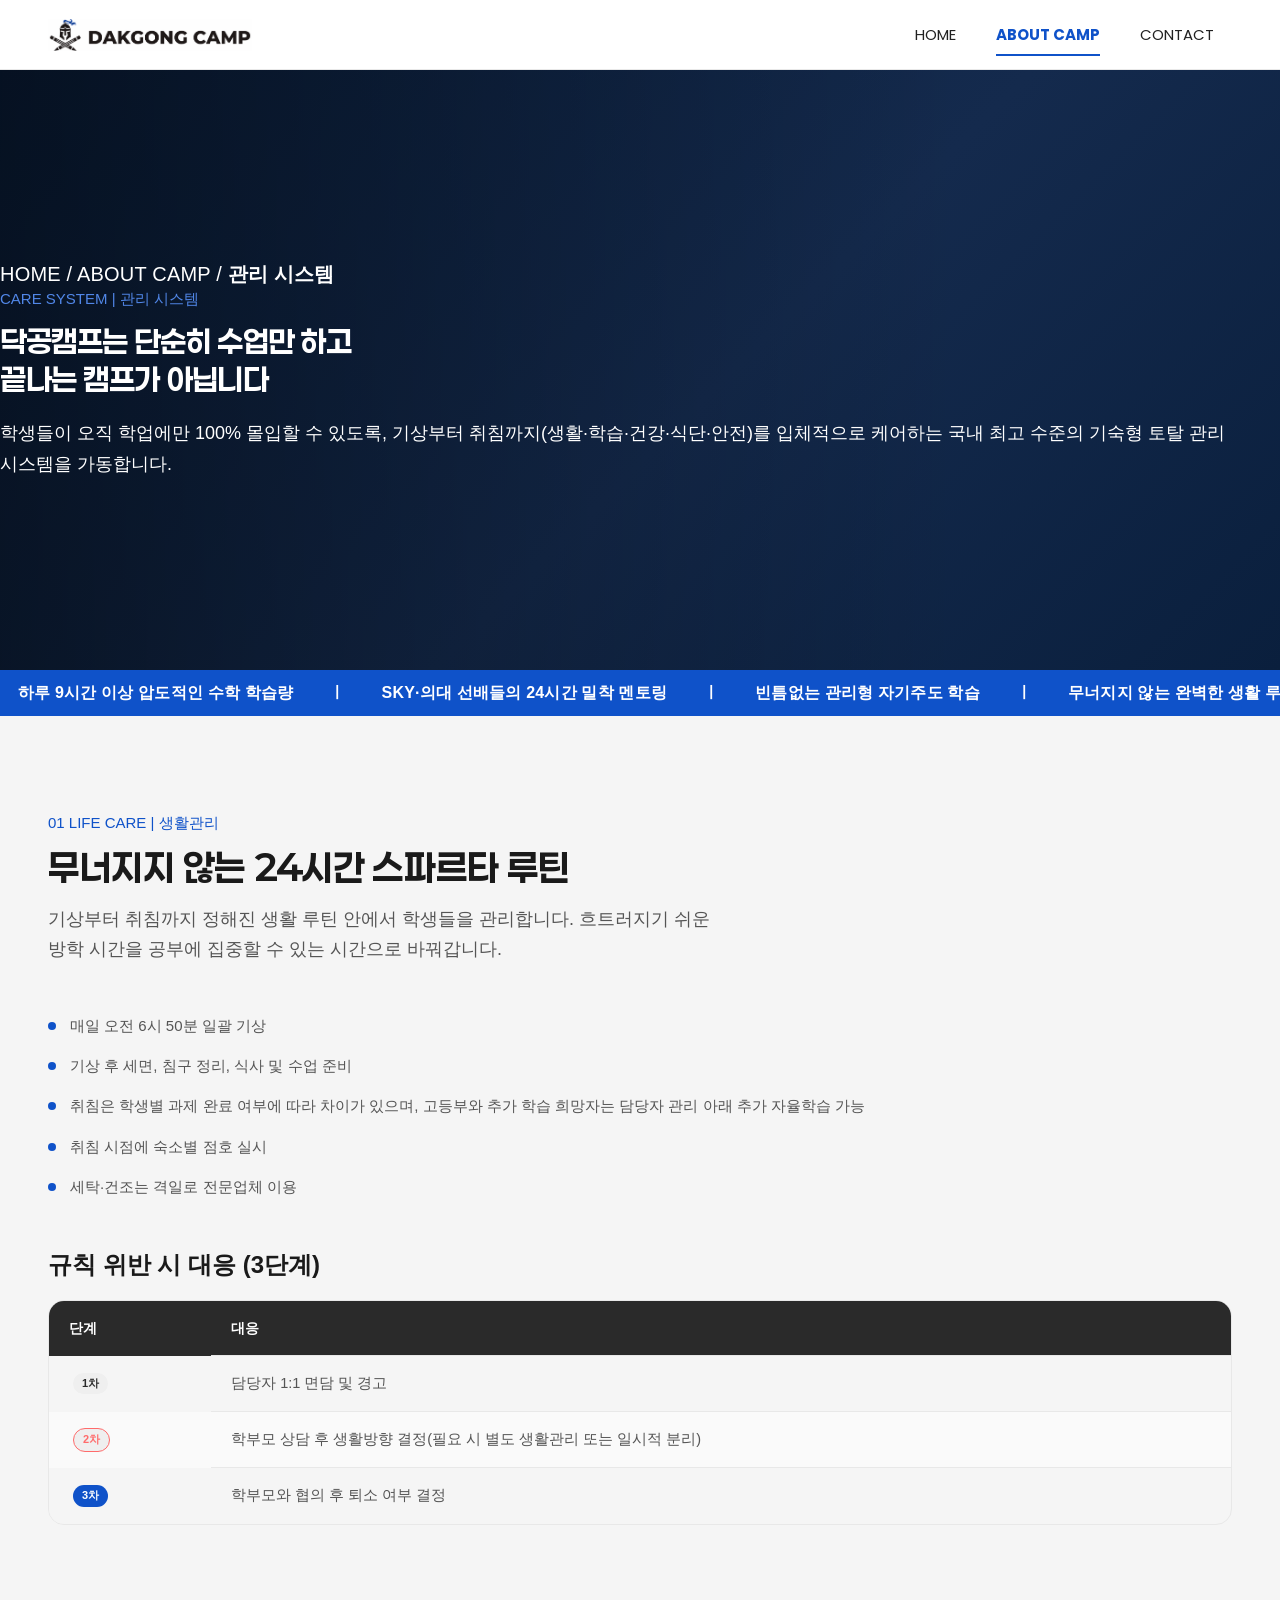
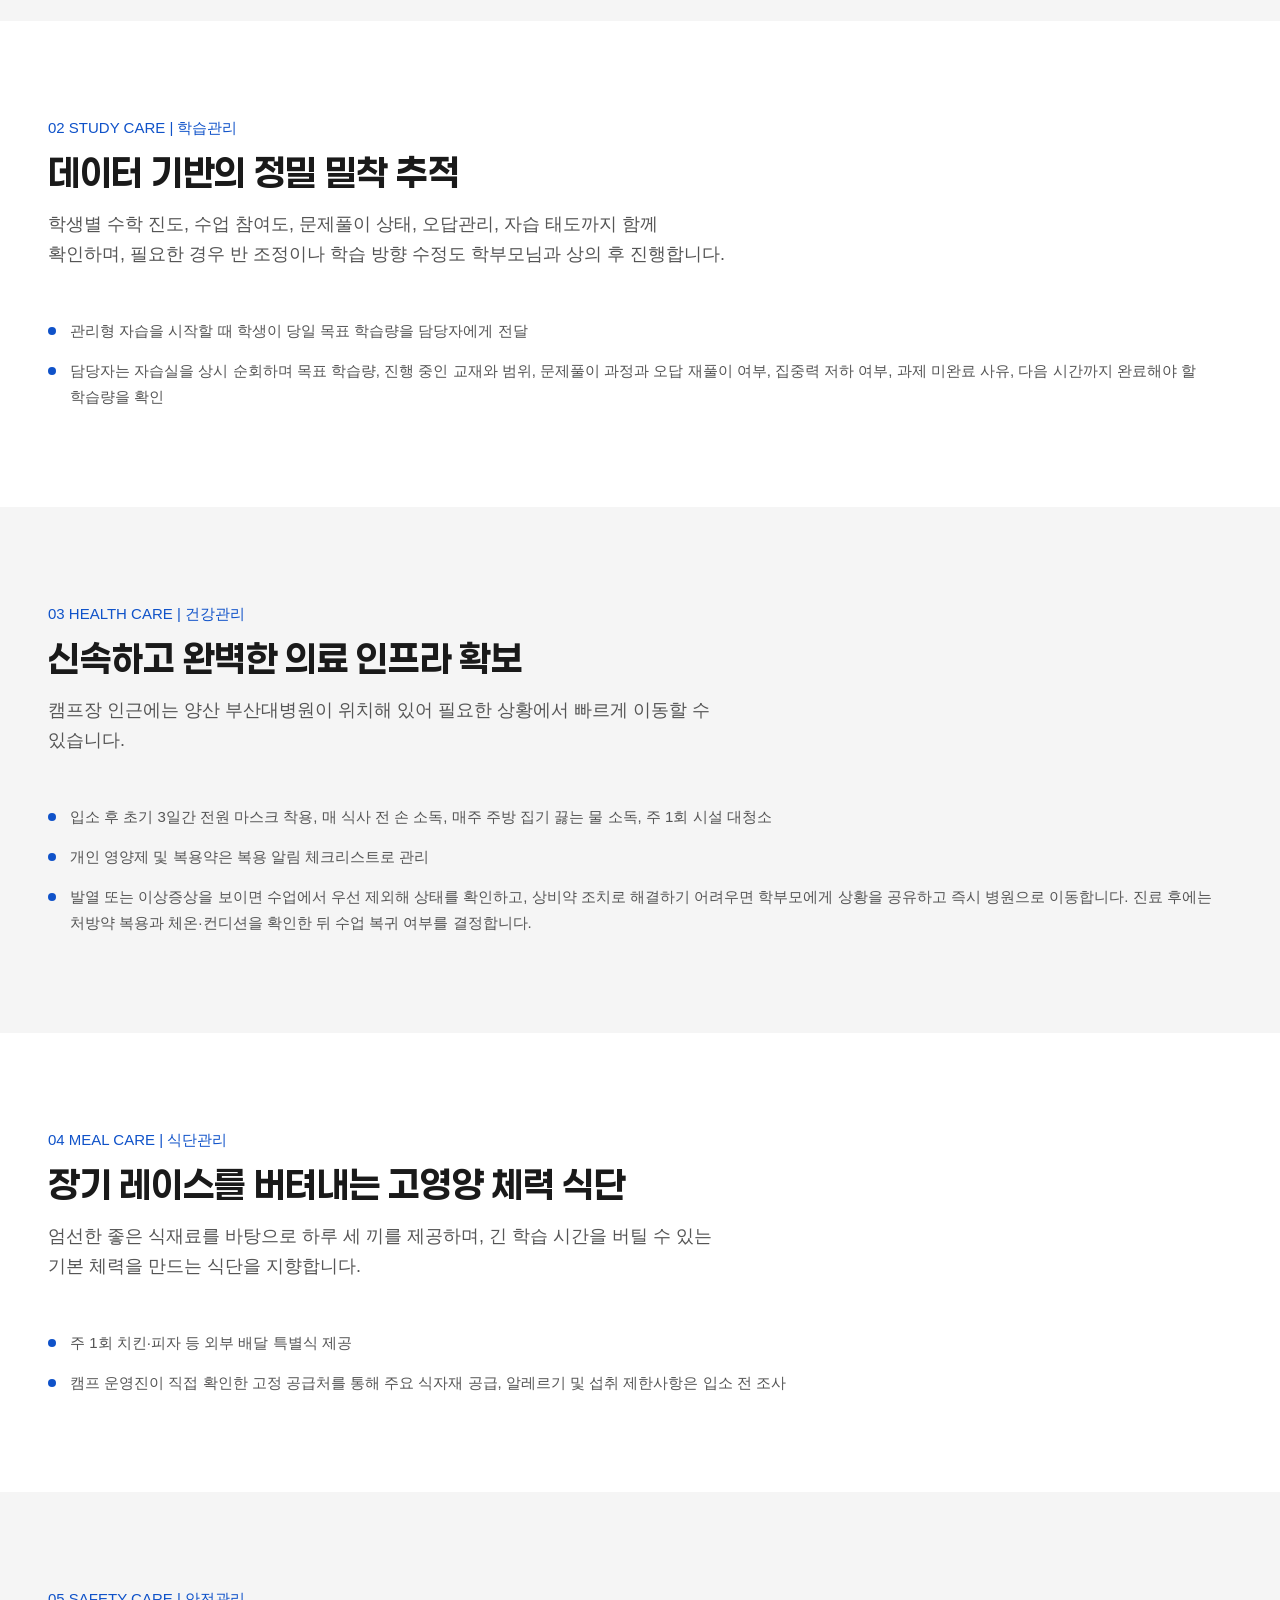
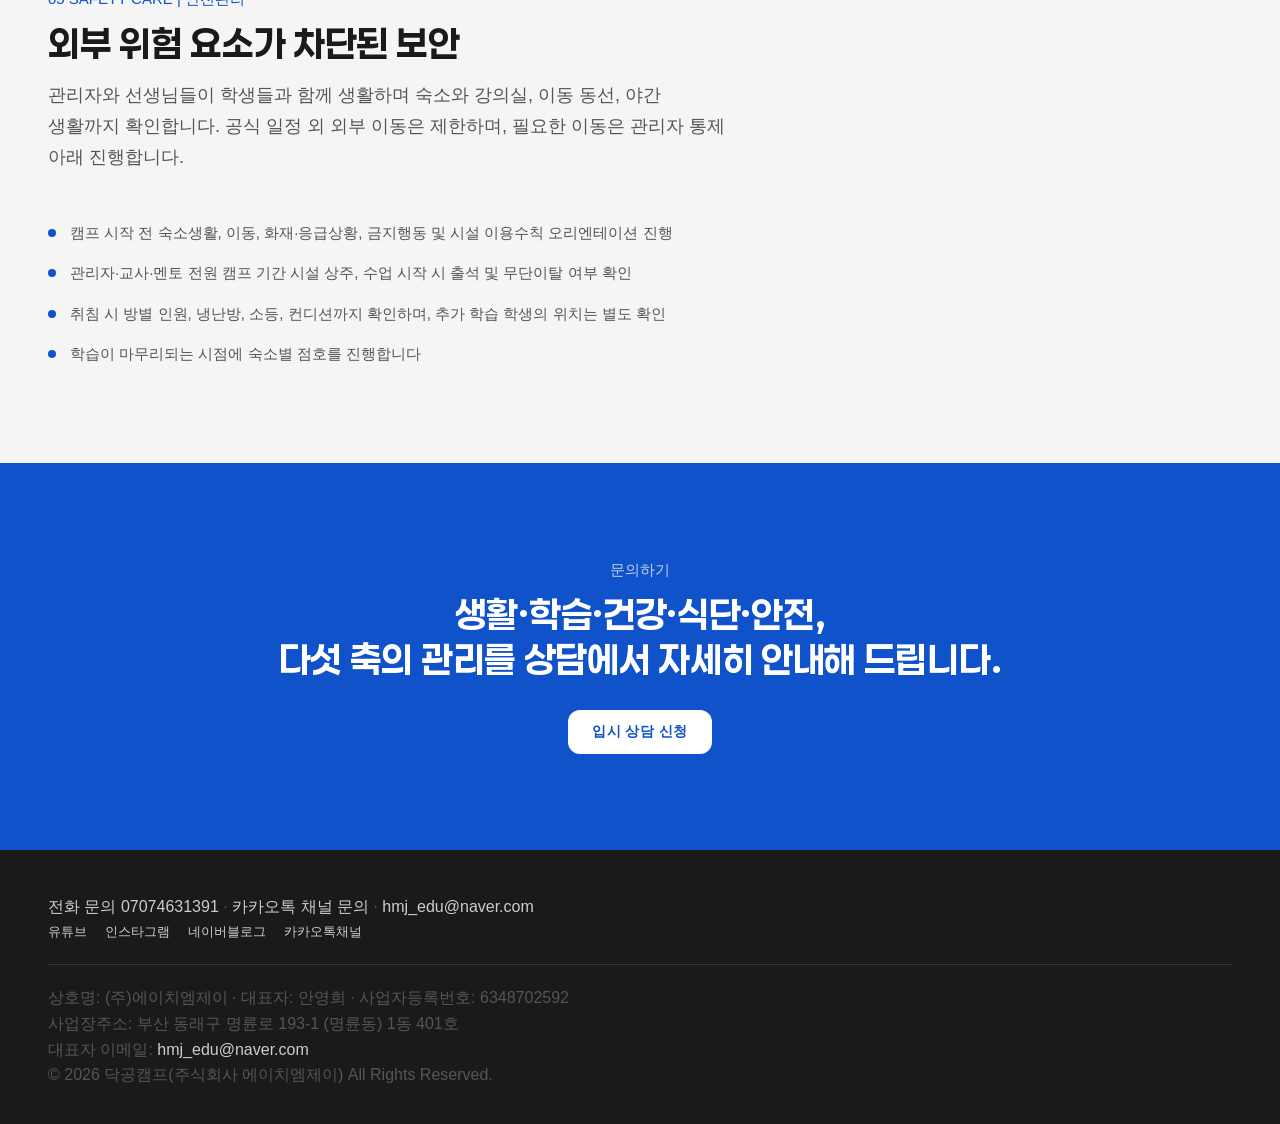
==== commit 9f204bc7: "메뉴 Poppins 폰트 적용 + active 강조 실제 작동 수정 (근본원인: Netlify Pretty URLs href 재작성으로 정확일치 비교가 항상 실패) - 메뉴 fon" ====
--- a/care-system.html
+++ b/care-system.html
@@ -6,6 +6,9 @@
 <title>관리 시스템 | 닥공캠프 국내 스파르타 캠프</title>
 <meta name="description" content="닥공캠프 한국 스파르타 캠프 관리 시스템 — 생활·학습·건강·식단·안전 5축 토탈 케어.">
 
+<link rel="preconnect" href="https://fonts.googleapis.com">
+<link rel="preconnect" href="https://fonts.gstatic.com" crossorigin>
+<link href="https://fonts.googleapis.com/css2?family=Poppins:wght@400;700&display=swap" rel="stylesheet">
 <link rel="icon" href="assets/images/logo.png">
 <link rel="stylesheet" href="assets/css/tokens-domestic.css">
 <link rel="stylesheet" href="assets/css/site.css">
--- a/assets/css/site.css
+++ b/assets/css/site.css
@@ -113,12 +113,17 @@
   position: relative;
   display: flex; align-items: center; height: 70px;
   padding: 0 18px;
-  font-size: 15px; font-weight: 600; color: var(--dk-ink);
+  font-family: 'Poppins', 'Pretendard', sans-serif;
+  font-size: 15px; font-weight: 400; color: #212121;
+  letter-spacing: normal;
   text-decoration: none;
   transition: color var(--dk-dur-fast) var(--dk-ease-out);
 }
 .site-nav__list > li > a:hover,
 .site-nav__list > li.is-active > a { color: var(--dk-accent-red); }
+/* 현재 페이지(active) 강조: 굵기 700 + 포인트색. 비활성 3개 = 400 + #212121.
+   ★2026-07-25 실측 확정값(HQ 컨트롤러 1920px 실측) 반영. */
+.site-nav__list > li.is-active > a { font-weight: 700; }
 /* 밑줄 그로우 — 마우스 오버 시 좌→우로 자라는 밑줄(호버 반응 확실히 보이게).
    현재 페이지(is-active)는 항상 그려진 상태로 위치 표시. */
 .site-nav__list > li > a::after {
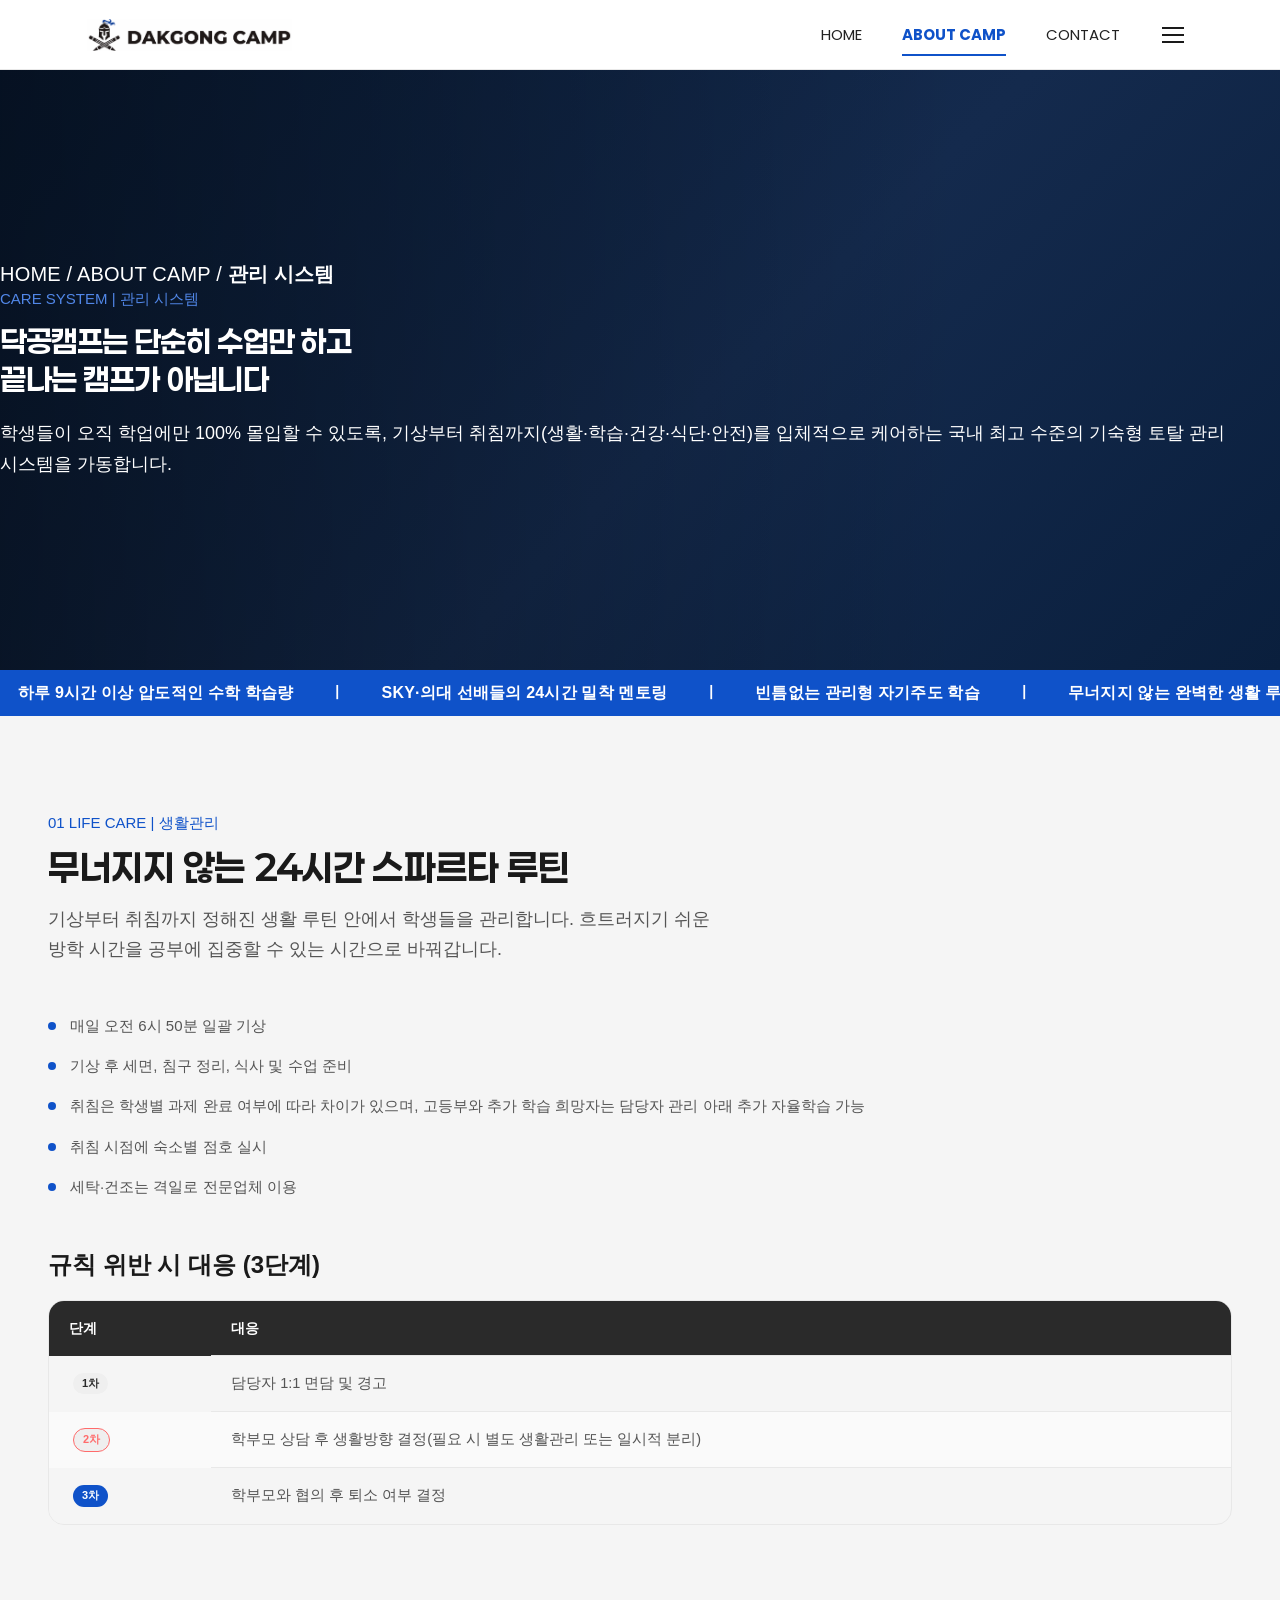
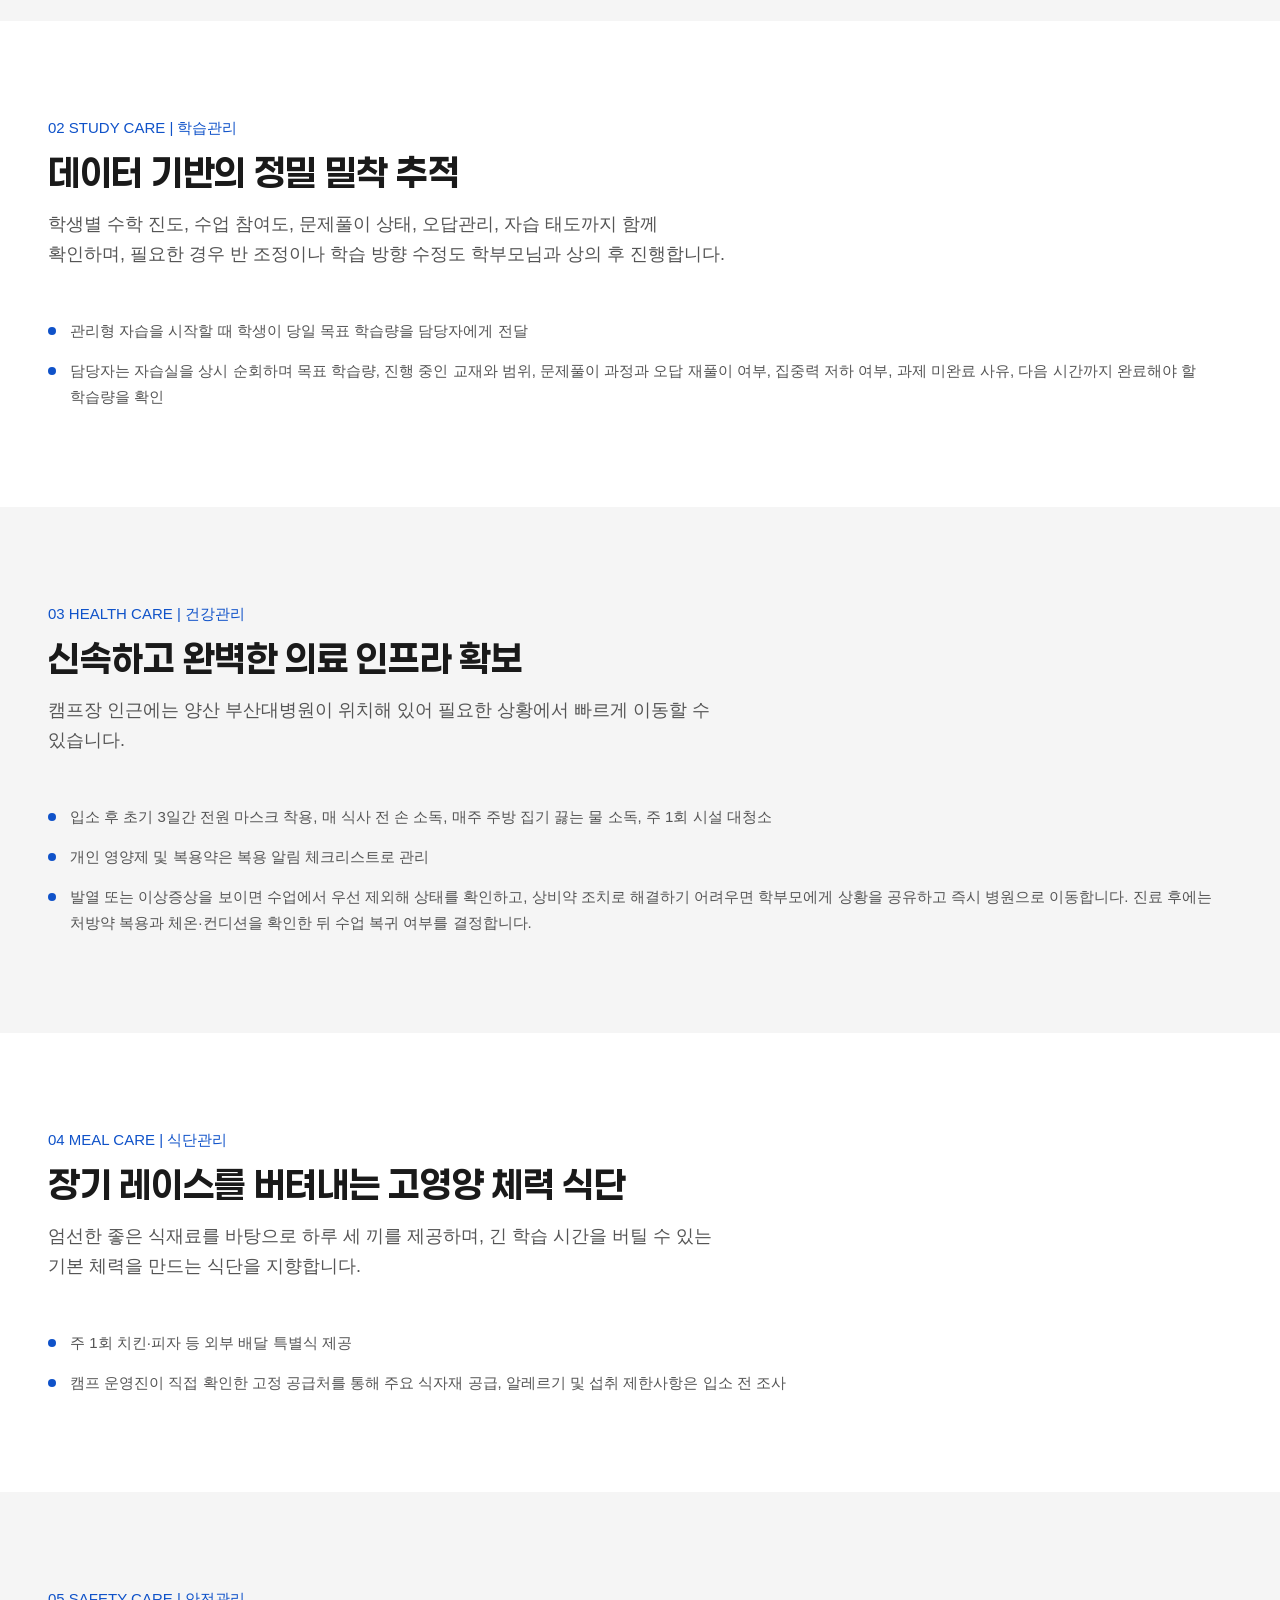
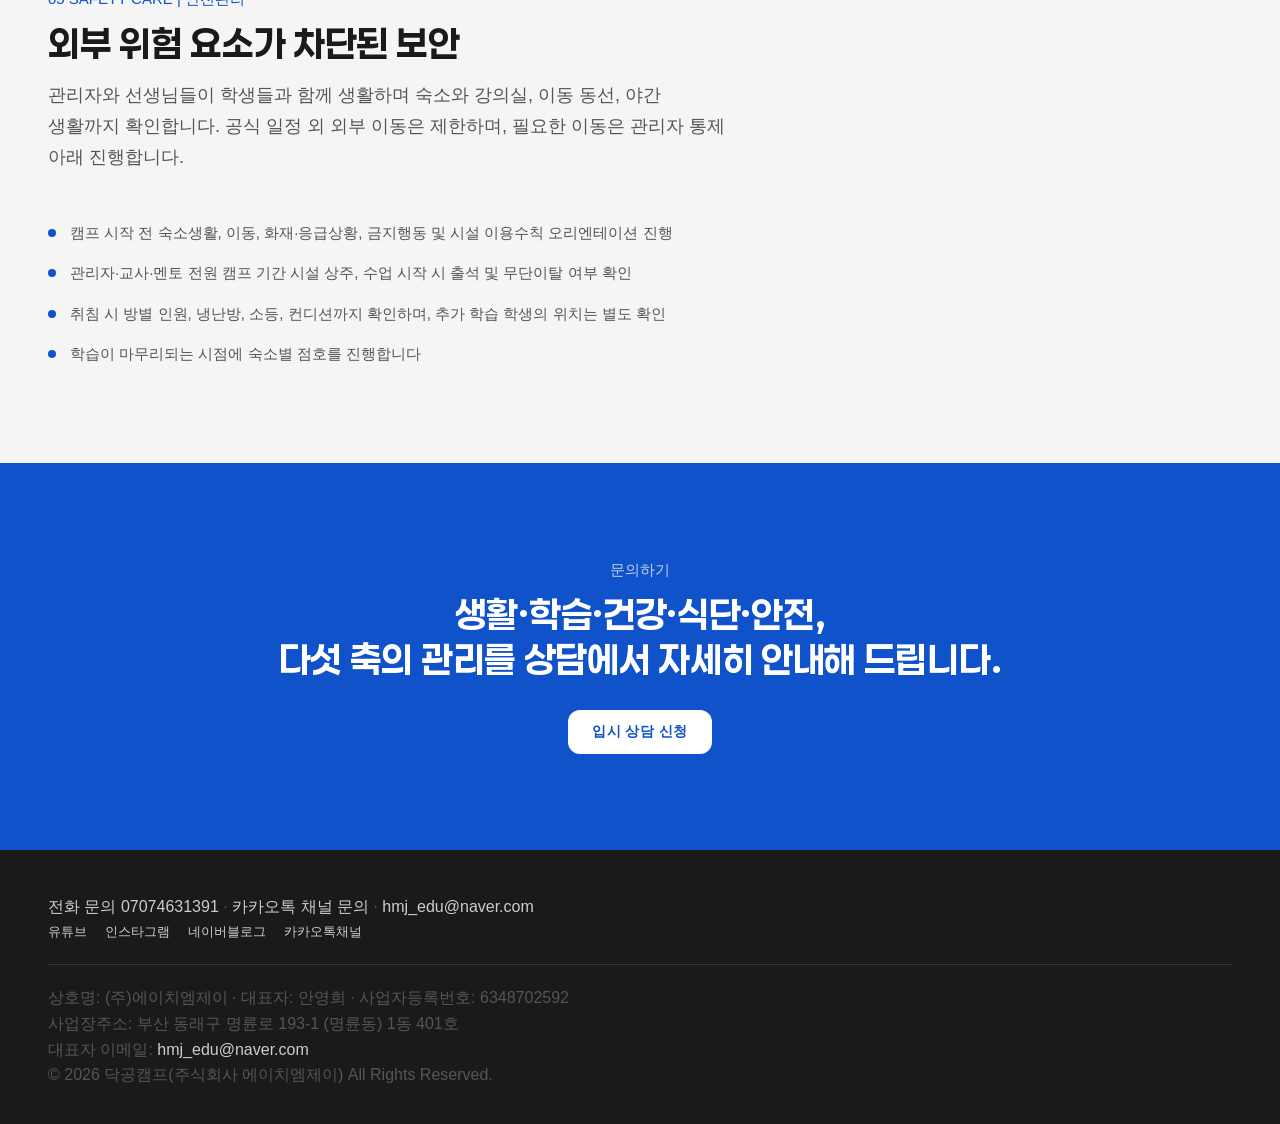
==== commit 742ce2ef: "헤더 좌우 여백 1920px 실측 재정합 + MENU 아이콘 데스크톱 상시노출 - 회장 1920px 실측(필핀 dakgongcamp.com): 로고 시작 x=131, 메뉴그룹+ME" ====
--- a/care-system.html
+++ b/care-system.html
@@ -21,32 +21,34 @@
      ⚠️ 이 블록을 고치면 6개 파일 전부 동일하게 고쳐야 한다(정적 사이트라 include 없음).
 ══════════════════════════════════════════ -->
 <header class="site-header" id="site-header">
-  <div class="site-header__inner dk-wrap">
+  <div class="site-header__inner">
     <a class="site-logo" href="index.html" aria-label="닥공캠프 국내 스파르타 캠프 홈으로 이동">
       <img src="assets/images/logo.png" alt="닥공캠프 | 국내 스파르타 캠프" width="180" height="28">
     </a>
 
-    <nav class="site-nav" id="site-nav" aria-label="주 메뉴">
-      <ul class="site-nav__list">
-        <li><a href="index.html">HOME</a></li>
-        <li class="has-sub">
-          <a href="curriculum.html">ABOUT CAMP</a>
-          <ul class="site-nav__sub">
-            <li><a href="curriculum.html">학습 시스템</a></li>
-            <li><a href="class-level.html">수준별 반 편성</a></li>
-            <li><a href="care-system.html">관리 시스템</a></li>
-            <li><a href="teachers.html">선생님·멘토</a></li>
-            <li><a href="facilities.html">생활환경·식단</a></li>
-          </ul>
-        </li>
-        <li><a href="contact.html">CONTACT</a></li>
-      </ul>
-    </nav>
-
-    <button class="site-nav__toggle" id="nav-toggle" type="button" aria-expanded="false" aria-controls="site-nav">
-      <span class="sr-only">메뉴 열기/닫기</span>
-      <span class="site-nav__toggle-bar"></span>
-    </button>
+    <div class="site-header__right">
+      <nav class="site-nav" id="site-nav" aria-label="주 메뉴">
+        <ul class="site-nav__list">
+          <li><a href="index.html">HOME</a></li>
+          <li class="has-sub">
+            <a href="curriculum.html">ABOUT CAMP</a>
+            <ul class="site-nav__sub">
+              <li><a href="curriculum.html">학습 시스템</a></li>
+              <li><a href="class-level.html">수준별 반 편성</a></li>
+              <li><a href="care-system.html">관리 시스템</a></li>
+              <li><a href="teachers.html">선생님·멘토</a></li>
+              <li><a href="facilities.html">생활환경·식단</a></li>
+            </ul>
+          </li>
+          <li><a href="contact.html">CONTACT</a></li>
+        </ul>
+      </nav>
+
+      <button class="site-nav__toggle" id="nav-toggle" type="button" aria-expanded="false" aria-controls="site-nav">
+        <span class="sr-only">메뉴 열기/닫기</span>
+        <span class="site-nav__toggle-bar"></span>
+      </button>
+    </div>
   </div>
 </header>
 
--- a/assets/css/site.css
+++ b/assets/css/site.css
@@ -90,8 +90,17 @@
 .site-header.is-scrolled {
   box-shadow: 0 2px 16px rgba(0,0,0,0.08);
 }
+/* ★2026-07-25 회장 1920px 실측 재확정 — 헤더는 본문(.dk-wrap, 1280px 박스)과
+   달리 뷰포트 기준 좌131px/우131px 여백의 거의 풀블리드 레이아웃이다(필핀
+   dakgongcamp.com 실측: 로고 시작 x=131, 메뉴그룹+MENU아이콘 끝 x=1789,
+   1920-1789=131 — 좌우 대칭). 그래서 헤더 안쪽은 .dk-wrap(1280 중앙정렬)을
+   쓰지 않고 자체 풀폭 padding을 쓴다. clamp 상한 131px = 6.823vw(1920 기준
+   131px과 정확히 일치하도록 역산한 값), 좁은 화면에서는 20px까지 줄어든다. */
 .site-header__inner {
   height: 70px;
+  width: 100%;
+  box-sizing: border-box;
+  padding: 0 clamp(20px, 6.823vw, 131px);
   display: flex;
   align-items: center;
   justify-content: space-between;
@@ -99,6 +108,16 @@
 }
 .site-logo { display: flex; align-items: center; height: 100%; }
 .site-logo img { display: block; height: 32px; width: auto; }
+
+/* 메뉴 링크 그룹 + MENU 아이콘 버튼을 하나의 우측 그룹으로 묶는다(필핀 원본은
+   nav 끝(1736)과 MENU 아이콘 시작(1751) 사이 15px 간격 — 그대로 재현).
+   묶지 않고 header__inner에 개별 flex item으로 두면 space-between이 셋을
+   고르게 벌려버려 "로고 / 메뉴 / 아이콘"이 3분할되는 오류가 난다. */
+.site-header__right {
+  display: flex;
+  align-items: center;
+  gap: 15px;
+}
 
 .site-nav__list {
   display: flex;
@@ -162,8 +181,14 @@
 }
 .site-nav__sub li a:hover { color: var(--dk-accent-red); background: var(--dk-surface-card); }
 
+/* ★2026-07-25: 필핀 원본은 데스크톱에서도 메뉴 링크 오른쪽에 MENU 아이콘 버튼이
+   상시 노출된다(모바일 전용이 아님). 그래서 이 버튼은 모든 폭에서 항상 보이게
+   display:flex 고정 — 예전엔 display:none 기본값 + 880px 이하에서만 flex였음
+   (그래서 우측 그룹이 데스크톱에서 짧게 끝나 "여백이 이상하다" 인상의 원인이었음).
+   데스크톱에서는 .site-nav가 고정 오버레이가 아니라 항상 보이는 인라인 상태라
+   클릭해도 열고닫을 대상이 없어 장식+보조 버튼으로만 동작한다(막대 X자 애니메이션만). */
 .site-nav__toggle {
-  display: none;
+  display: flex;
   width: 40px; height: 40px; border: none; background: transparent; cursor: pointer;
   flex-direction: column; align-items: center; justify-content: center; gap: 5px;
   flex-shrink: 0;
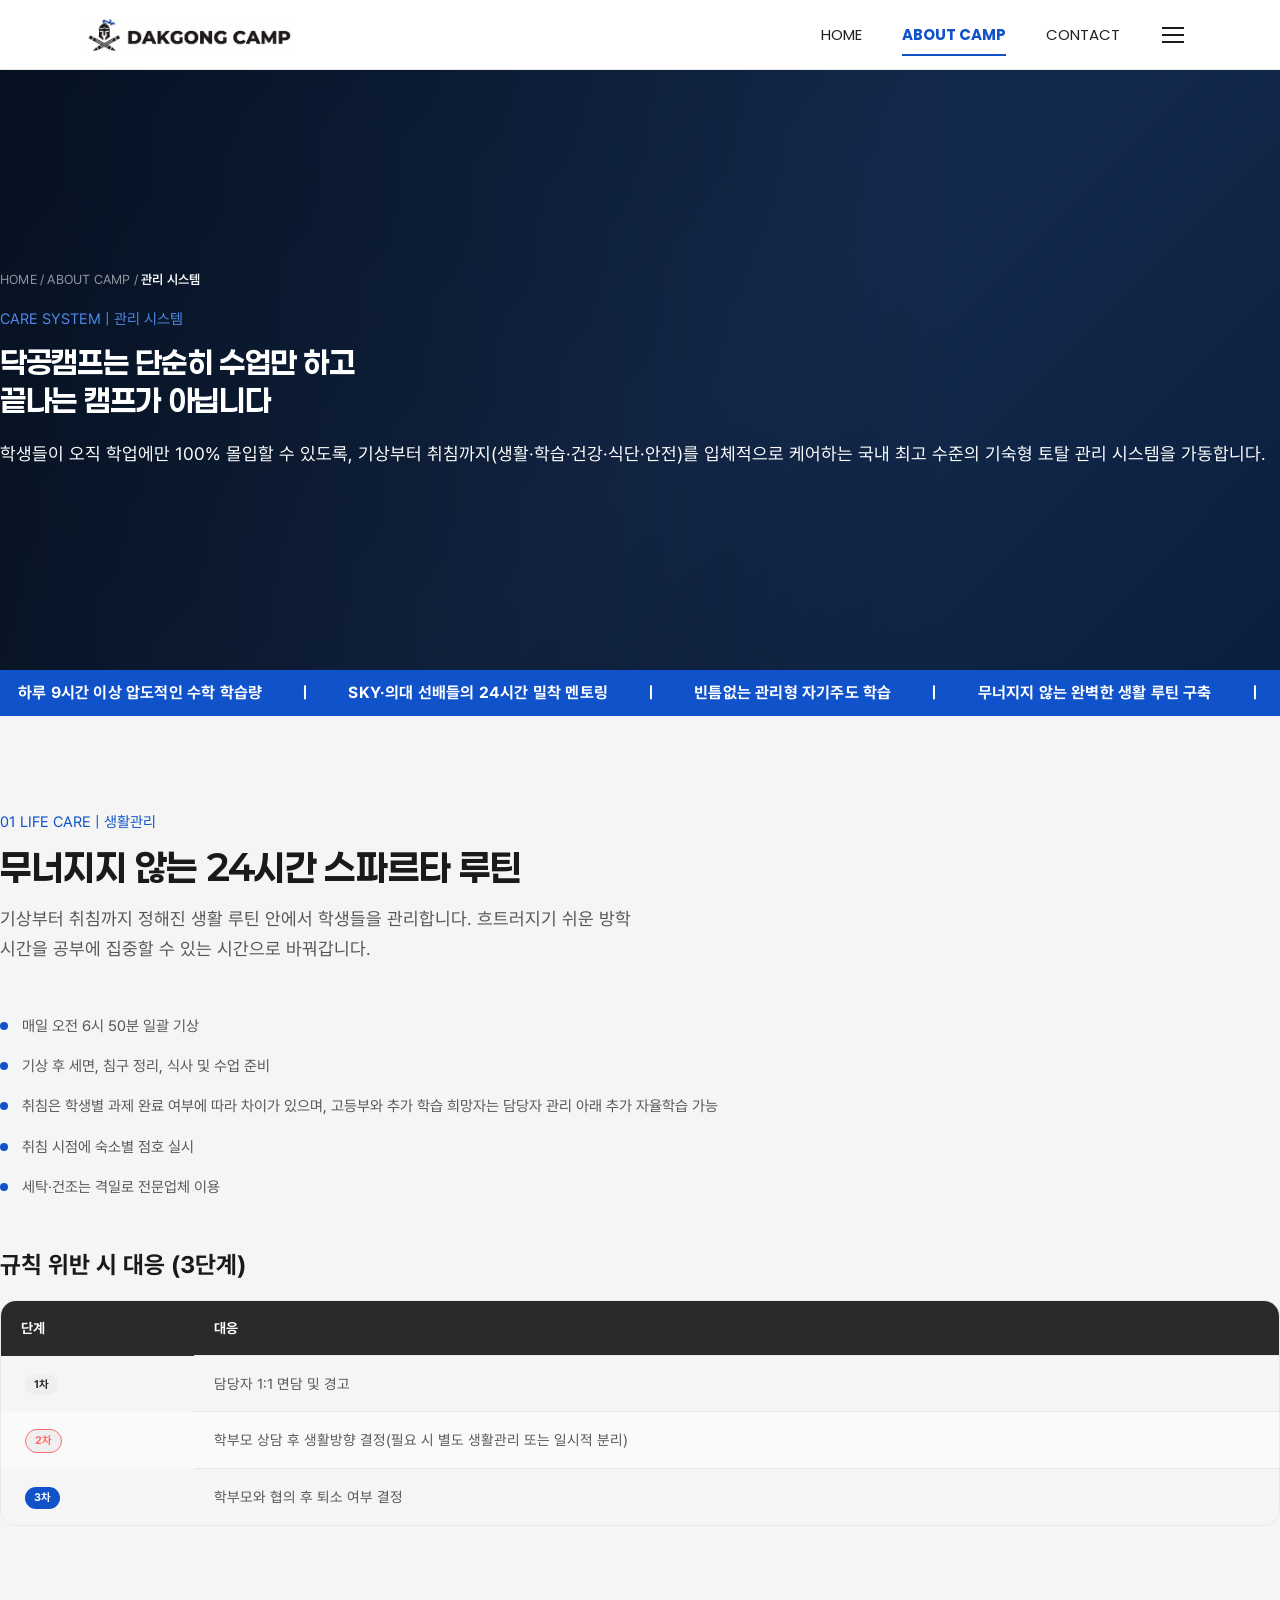
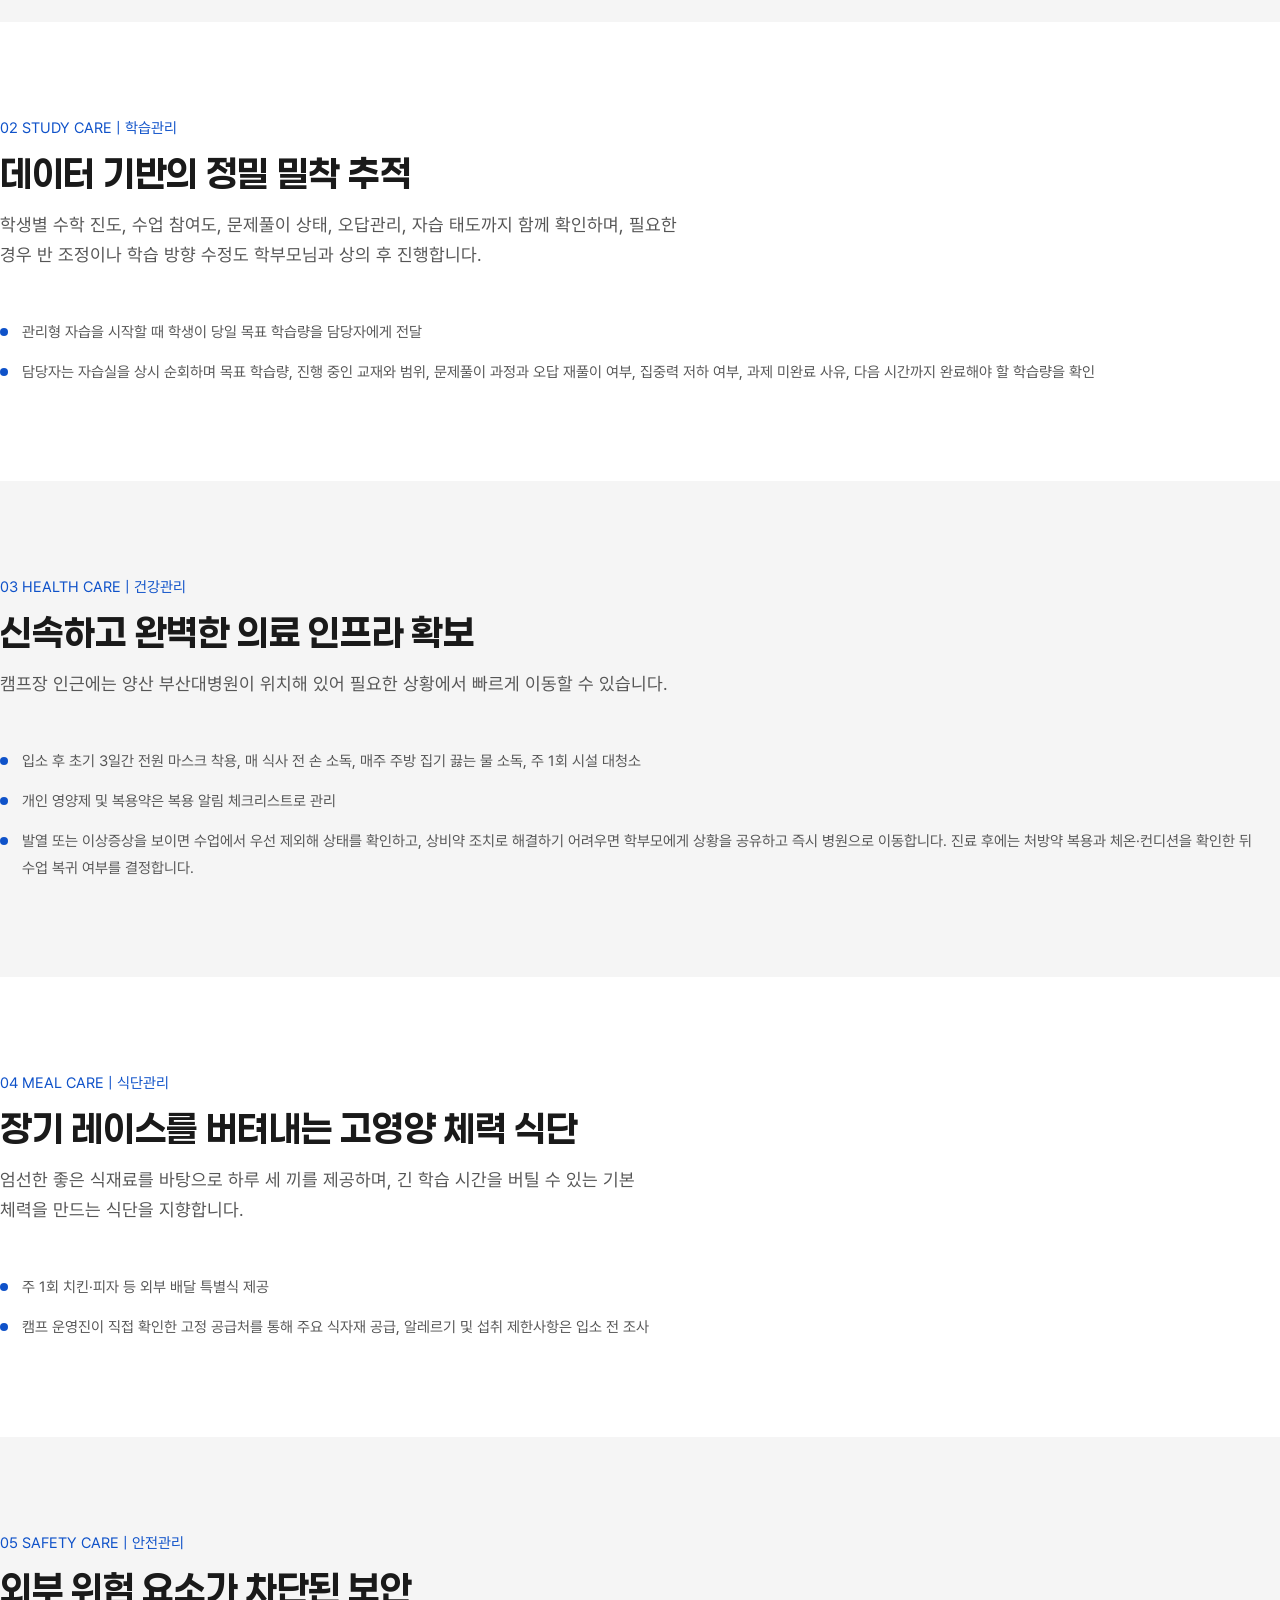
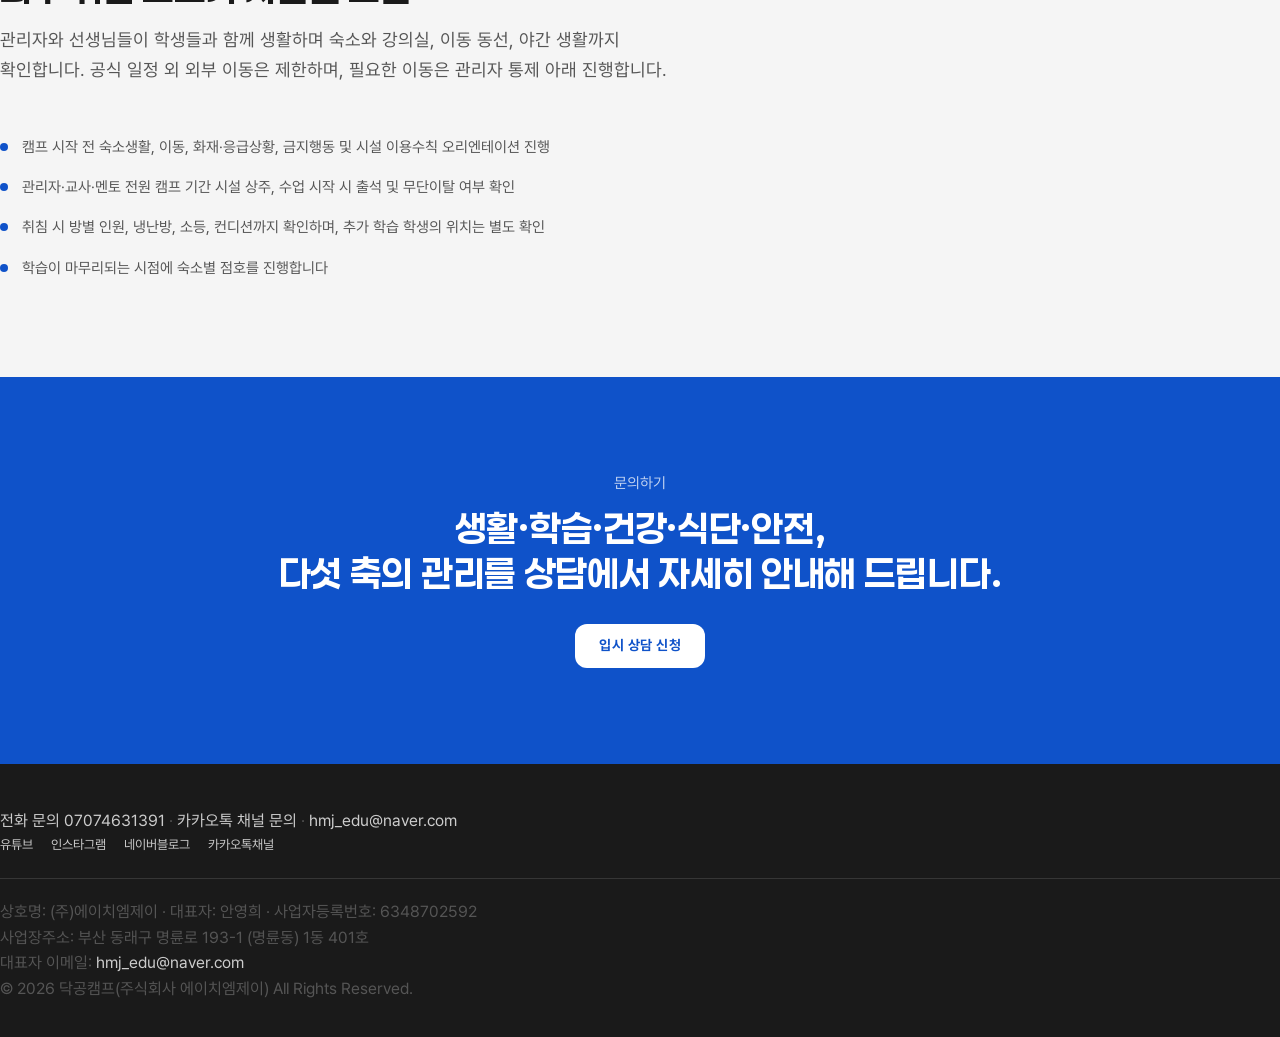
==== commit 104a7aec: "fix: 공용 CSS 3버그 수정 — Pretendard 404, breadcrumb/lead 명시도 충돌, 히어로 트래킹 불일치 - tokens-domestic.css: Pret" ====
--- a/care-system.html
+++ b/care-system.html
@@ -188,7 +188,7 @@
   <div class="dk-wrap">
     <span class="dk-label">문의하기</span>
     <h2 class="dk-h2" style="margin-bottom:28px;">생활·학습·건강·식단·안전,<br>다섯 축의 관리를 상담에서 자세히 안내해 드립니다.</h2>
-    <a class="btn" style="background:#fff; color:var(--dk-accent-red);" href="index.html#contact">입시 상담 신청</a>
+    <a class="btn" style="background:#fff; color:var(--dk-accent-red);" href="contact.html">입시 상담 신청</a>
   </div>
 </section>
 
--- a/assets/css/tokens-domestic.css
+++ b/assets/css/tokens-domestic.css
@@ -12,16 +12,20 @@
    ===================================================================== */
 
 /* Self-hosted Pretendard (body / UI) + Paperlogy (optional display). */
-/* ★ 폰트 실물은 상위 폴더(design-core/fonts/)에 있어 경로를 ../fonts/로 교정함. */
-@font-face { font-family: "Pretendard"; font-style: normal; font-weight: 100; font-display: swap; src: url("../fonts/Pretendard-Thin.ttf") format("truetype"); }
-@font-face { font-family: "Pretendard"; font-style: normal; font-weight: 200; font-display: swap; src: url("../fonts/Pretendard-ExtraLight.ttf") format("truetype"); }
-@font-face { font-family: "Pretendard"; font-style: normal; font-weight: 300; font-display: swap; src: url("../fonts/Pretendard-Light.ttf") format("truetype"); }
-@font-face { font-family: "Pretendard"; font-style: normal; font-weight: 400; font-display: swap; src: url("../fonts/Pretendard-Regular.ttf") format("truetype"); }
-@font-face { font-family: "Pretendard"; font-style: normal; font-weight: 500; font-display: swap; src: url("../fonts/Pretendard-Medium.ttf") format("truetype"); }
-@font-face { font-family: "Pretendard"; font-style: normal; font-weight: 600; font-display: swap; src: url("../fonts/Pretendard-SemiBold.ttf") format("truetype"); }
-@font-face { font-family: "Pretendard"; font-style: normal; font-weight: 700; font-display: swap; src: url("../fonts/Pretendard-Bold.ttf") format("truetype"); }
-@font-face { font-family: "Pretendard"; font-style: normal; font-weight: 800; font-display: swap; src: url("../fonts/Pretendard-ExtraBold.ttf") format("truetype"); }
-@font-face { font-family: "Pretendard"; font-style: normal; font-weight: 900; font-display: swap; src: url("../fonts/Pretendard-Black.ttf") format("truetype"); }
+/* ★ 2026-07-25 실측 수정: assets/fonts/ 안 Pretendard 실물은 전부 .otf인데
+   src가 .ttf를 요구해 전부 404(로컬 ERR_FILE_NOT_FOUND / 배포본 HTTP 404) →
+   Pretendard 미로딩, 시스템 폴백(Helvetica Neue 등)으로 렌더링되던 버그 수정.
+   확장자를 실제 파일(.otf)에 맞추고 format도 opentype로 정정. Paperlogy는
+   실물이 .ttf 그대로라 변경 없음(Glob 실측 확인, assets/fonts/ 9개 전부 .ttf). */
+@font-face { font-family: "Pretendard"; font-style: normal; font-weight: 100; font-display: swap; src: url("../fonts/Pretendard-Thin.otf") format("opentype"); }
+@font-face { font-family: "Pretendard"; font-style: normal; font-weight: 200; font-display: swap; src: url("../fonts/Pretendard-ExtraLight.otf") format("opentype"); }
+@font-face { font-family: "Pretendard"; font-style: normal; font-weight: 300; font-display: swap; src: url("../fonts/Pretendard-Light.otf") format("opentype"); }
+@font-face { font-family: "Pretendard"; font-style: normal; font-weight: 400; font-display: swap; src: url("../fonts/Pretendard-Regular.otf") format("opentype"); }
+@font-face { font-family: "Pretendard"; font-style: normal; font-weight: 500; font-display: swap; src: url("../fonts/Pretendard-Medium.otf") format("opentype"); }
+@font-face { font-family: "Pretendard"; font-style: normal; font-weight: 600; font-display: swap; src: url("../fonts/Pretendard-SemiBold.otf") format("opentype"); }
+@font-face { font-family: "Pretendard"; font-style: normal; font-weight: 700; font-display: swap; src: url("../fonts/Pretendard-Bold.otf") format("opentype"); }
+@font-face { font-family: "Pretendard"; font-style: normal; font-weight: 800; font-display: swap; src: url("../fonts/Pretendard-ExtraBold.otf") format("opentype"); }
+@font-face { font-family: "Pretendard"; font-style: normal; font-weight: 900; font-display: swap; src: url("../fonts/Pretendard-Black.otf") format("opentype"); }
 
 @font-face { font-family: "Paperlogy"; font-style: normal; font-weight: 100; font-display: swap; src: url("../fonts/Paperlogy-1Thin.ttf") format("truetype"); }
 @font-face { font-family: "Paperlogy"; font-style: normal; font-weight: 200; font-display: swap; src: url("../fonts/Paperlogy-2ExtraLight.ttf") format("truetype"); }
--- a/assets/css/site.css
+++ b/assets/css/site.css
@@ -23,6 +23,18 @@
 }
 
 .dk-wrap { max-width: var(--dk-container); margin: 0 auto; padding: 0 clamp(20px,5vw,48px); }
+/* ★2026-07-25 회장 4차 지적 재확정 — 히어로(.dk-bg-video-content, max-width 1280px,
+   padding 0)와 본문(.dk-wrap, 동일 max-width 1280px)의 폭이 안 맞는 원인 실측:
+   clamp(20px,5vw,48px)는 5vw가 960px 뷰포트부터 48px 상한에 걸려 "고정 48px"이
+   되어버려서, 뷰포트가 1280px 이상인 데스크톱에서도 본문이 좌우 48px씩(총 96px)
+   더 좁게 나온다. 뷰포트가 1280px보다 좁을 때(태블릿 이하)는 .dk-wrap의 실제
+   박스폭이 뷰포트폭 그대로라 이 여백이 화면 끝 밀착 방지용으로 계속 필요하다.
+   그래서 뷰포트가 1280px에 도달해 컨테이너가 max-width로 꽉 찬 순간부터만
+   패딩을 0으로 만들어 히어로와 정확히 같은 1280px 박스가 되게 한다(모바일 여백은
+   그대로 보존). */
+@media (min-width: 1280px) {
+  .dk-wrap, .dk-pt-in { padding: 0; }
+}
 .dk-sec  { padding: clamp(56px,8vw,96px) 0; }
 
 .dk-label {
@@ -382,16 +394,29 @@
   align-items: center; margin-top: clamp(40px,6vw,72px);
 }
 .dk-bi-row--rev .dk-bi-media { order: 2; }
+/* ── 미디어 슬롯 공용 배경 (2026-07-25 근본수정)
+   전: flat var(--dk-surface-soft)(#fafafa, 흰 배경 섹션 위에서 거의 안 보임) →
+       "빈 회색 박스/버그"로 오인되는 원인. 실물 사진·영상은 여전히 넣지 않되(원칙 유지),
+       "여기 콘텐츠 들어올 자리"임이 분명하도록 은은한 코발트 톤 그리드 패턴 + 그라디언트로 교체.
+   .dk-bi-slot(브랜드 인트로 3개)/.dk-vi-card(인터뷰 4개)/.dk-tr-card(후기 6개)/.dk-pt-vis(POINT 6개)
+   전부 이 배경 하나로 통일 — 페이지별 담당자가 실물 넣을 땐 이 background만 지우면 됨. */
+.dk-bi-slot, .dk-vi-card, .dk-tr-card, .dk-pt-vis {
+  background-image:
+    radial-gradient(circle at 1px 1px, rgba(20,42,77,0.10) 1.4px, transparent 0),
+    linear-gradient(155deg, #f5f8fc 0%, #eef2f8 55%, #e9eef5 100%);
+  background-size: 18px 18px, 100% 100%;
+  background-position: 0 0, 0 0;
+}
 .dk-bi-slot {
   position: relative; aspect-ratio: 4/3; border-radius: var(--dk-radius-lg);
-  border: 2px dashed var(--dk-hairline); background: var(--dk-surface-soft);
+  border: 1.5px dashed #c3ccd8;
   display: flex; flex-direction: column; align-items: center; justify-content: center;
   text-align: center; gap: 10px; padding: 24px;
-  transition: border-color var(--dk-dur-base) var(--dk-ease-out);
-}
-.dk-bi-slot:hover { border-color: var(--dk-fg-muted); }
-.dk-bi-slot svg { width: 32px; height: 32px; stroke: var(--dk-fg-muted); stroke-width: 1.6; fill: none; stroke-linecap: round; stroke-linejoin: round; }
-.dk-bi-slot .tag { font-size: 11px; font-weight: 700; letter-spacing: 1px; color: var(--dk-fg-muted); border: 1px solid var(--dk-hairline); border-radius: var(--dk-radius-full); padding: 5px 12px; }
+  transition: border-color var(--dk-dur-base) var(--dk-ease-out), box-shadow var(--dk-dur-base) var(--dk-ease-out);
+}
+.dk-bi-slot:hover { border-color: var(--dk-fg-muted); box-shadow: inset 0 0 0 1px rgba(20,42,77,0.06); }
+.dk-bi-slot svg { width: 32px; height: 32px; stroke: #5b6b85; stroke-width: 1.6; fill: none; stroke-linecap: round; stroke-linejoin: round; }
+.dk-bi-slot .tag { font-size: 11px; font-weight: 700; letter-spacing: 1px; color: #5b6b85; border: 1px solid #c3ccd8; border-radius: var(--dk-radius-full); padding: 5px 12px; background: rgba(255,255,255,0.6); }
 .dk-bi-slot .spec { font-size: 12.5px; color: var(--dk-fg-muted); max-width: 260px; line-height: 1.6; margin: 0; }
 .dk-bi-st { font: var(--dk-display-sm); letter-spacing: var(--dk-track-snug); color: var(--dk-ink); margin: 0 0 14px; }
 .dk-bi-st em { color: var(--dk-accent-red); font-style: normal; }
@@ -419,15 +444,15 @@
 .dk-vi-grid { display: grid; grid-template-columns: repeat(auto-fit, minmax(260px, 1fr)); gap: 20px; }
 .dk-vi-card {
   position: relative; aspect-ratio: 16/9; border-radius: var(--dk-radius-lg);
-  border: 2px dashed var(--dk-hairline); background: var(--dk-surface-soft);
+  border: 1.5px dashed #c3ccd8;
   display: flex; flex-direction: column; align-items: center; justify-content: center; gap: 10px;
 }
 .dk-vi-card { transition: transform var(--dk-dur-base) var(--dk-ease-out), border-color var(--dk-dur-base) var(--dk-ease-out); }
 .dk-vi-card:hover { transform: translateY(-4px); border-color: var(--dk-fg-muted); }
-.dk-vi-play { width: 52px; height: 52px; border-radius: 50%; background: rgba(0,0,0,0.06); display: flex; align-items: center; justify-content: center; transition: background var(--dk-dur-fast) var(--dk-ease-out); }
+.dk-vi-play { width: 52px; height: 52px; border-radius: 50%; background: rgba(255,255,255,0.75); box-shadow: 0 1px 4px rgba(20,42,77,0.12); display: flex; align-items: center; justify-content: center; transition: background var(--dk-dur-fast) var(--dk-ease-out); }
 .dk-vi-card:hover .dk-vi-play { background: var(--dk-accent-red); }
 .dk-vi-card:hover .dk-vi-play svg { fill: #fff; }
-.dk-vi-play svg { width: 18px; height: 18px; fill: var(--dk-fg-muted); }
+.dk-vi-play svg { width: 18px; height: 18px; fill: #5b6b85; }
 .dk-vi-todo { font-size: 12.5px; color: var(--dk-fg-muted); text-align: center; padding: 0 20px; margin: 0; line-height: 1.6; }
 
 /* ── 텍스트 리뷰 ── */
@@ -435,13 +460,13 @@
 .dk-tr-track { display: flex; gap: 20px; padding: 0 clamp(20px,5vw,48px); width: max-content; }
 .dk-tr-card {
   flex: 0 0 260px; width: 260px; min-height: 200px;
-  border: 2px dashed var(--dk-hairline); border-radius: var(--dk-radius-lg);
-  background: var(--dk-surface-soft); display: flex; flex-direction: column;
+  border: 1.5px dashed #c3ccd8; border-radius: var(--dk-radius-lg);
+  display: flex; flex-direction: column;
   align-items: center; justify-content: center; text-align: center; gap: 10px; padding: 24px;
   transition: transform var(--dk-dur-base) var(--dk-ease-out), border-color var(--dk-dur-base) var(--dk-ease-out);
 }
 .dk-tr-card:hover { transform: translateY(-4px); border-color: var(--dk-fg-muted); }
-.dk-tr-card svg { width: 26px; height: 26px; stroke: var(--dk-fg-muted); stroke-width: 1.6; fill: none; }
+.dk-tr-card svg { width: 26px; height: 26px; stroke: #5b6b85; stroke-width: 1.6; fill: none; }
 .dk-tr-card p { font-size: 12.5px; color: var(--dk-fg-muted); line-height: 1.6; margin: 0; }
 @media (max-width: 480px) { .dk-tr-card { flex: 0 0 200px; width: 200px; } }
 
@@ -465,10 +490,11 @@
 }
 .dk-pt-link:hover { background: var(--dk-accent-red); color: #fff; border-color: var(--dk-accent-red); }
 .dk-pt-vis {
-  aspect-ratio: 4/3; border-radius: var(--dk-radius-lg); background: var(--dk-surface-elevated);
+  aspect-ratio: 4/3; border-radius: var(--dk-radius-lg);
+  border: 1.5px solid #e1e7f0;
   display: flex; align-items: center; justify-content: center;
 }
-.dk-pt-vis .num { font-family: var(--dk-font-display); font-size: 64px; font-weight: 800; color: var(--dk-accent-red-bg); }
+.dk-pt-vis .num { font-family: var(--dk-font-display); font-size: 64px; font-weight: 800; color: #c3cee2; }
 @media (max-width: 640px) {
   .dk-pt-in { grid-template-columns: 1fr; gap: 24px; }
   .dk-pt-item--rev .dk-pt-vis { order: 0; }
@@ -518,18 +544,33 @@
   font-size: 30px;
   line-height: 1.25;
   font-weight: 700;
+  /* ★2026-07-25: 태그 종류(h1/h2)와 무관하게 항상 홈 기준(-0.3px)으로 통일.
+     이전엔 이 값을 안 정해서 tokens-domestic.css의 .dk h1(-0.5px)/.dk h2(-0.3px)
+     전역값을 그대로 물려받아 홈(h2)과 하위 5페이지(h1)가 서로 다르게 렌더링됐다. */
+  letter-spacing: var(--dk-track-snug);
   word-break: keep-all;
 }
-.dk-bg-video-content p {
+/* ★2026-07-25 수정: 기존 `.dk-bg-video-content p`(범용 p 선택자, specificity 0,1,1)가
+   `.dk-breadcrumb`(0,1,0)·`.lead`(0,1,0)보다 세서 하위 5페이지 브레드크럼·리드문단까지
+   20px/300/흰색으로 덮어써 위계가 깨졌던 버그 수정. 홈 히어로의 무클래스 리드문단
+   전용 클래스(.dk-hero-lead-plain)를 index.html에 부여하고, 이 규칙은 그 클래스만
+   겨냥하도록 좁혔다. */
+.dk-bg-video-content .dk-hero-lead-plain {
   margin: 0;
   font-family: "Helvetica Neue", Helvetica, Arial, sans-serif;
   font-size: 20px;
   line-height: 1.4;
   font-weight: 300;
+  color: #fff;
   word-break: keep-all;
 }
-.dk-bg-video-section .dk-bg-video-content h2,
-.dk-bg-video-section .dk-bg-video-content p {
+.dk-bg-video-section .dk-bg-video-content h2 {
+  color: #fff;
+}
+/* 하위 5페이지 히어로 안의 .lead는 어두운 배경 위라 기본 .dk .lead의 회색(#555)
+   대신 흰색으로 덮어써야 한다(글자·배경 안 보임 방지). 다른 값(18px/400/
+   Pretendard)은 tokens-domestic.css의 .dk .lead 정의를 그대로 상속한다. */
+.dk-bg-video-content .lead {
   color: #fff;
 }
 @media (max-width: 768px) {
@@ -555,8 +596,13 @@
    h2 30px/700)를 재사용함 — 하위 전용 배너가 따로 없음. 그래서 하위 페이지도
    .dk-bg-video-section/.dk-bg-video-content를 그대로 재사용(구조 통일), 실물 사진/영상은
    아직 없어 코발트 그라디언트 placeholder 유지 + breadcrumb만 추가로 얹는다. */
-.dk-breadcrumb { font-size: 13px; color: rgba(255,255,255,0.55); margin: 0 0 18px; letter-spacing: .2px; }
-.dk-breadcrumb span { color: #fff; font-weight: 600; }
+/* ★2026-07-25 재수정(1차 수정 검증 중 재발견): `.dk-breadcrumb`(class 단독, specificity
+   0,1,0)가 tokens-domestic.css의 `.dk p`(0,1,1)에 여전히 밀려 16px/#555555(본문 회색)로
+   렌더링되고 있었다(`.dk-bg-video-content p`를 좁힌 것만으로는 불충분). 실제 마크업
+   중첩 그대로 `.dk-bg-video-content .dk-breadcrumb`로 스코프해 specificity를 0,2,0으로
+   올려 `.dk p`를 이기도록 고쳤다. */
+.dk-bg-video-content .dk-breadcrumb { font-size: 13px; color: rgba(255,255,255,0.55); margin: 0 0 18px; letter-spacing: .2px; }
+.dk-bg-video-content .dk-breadcrumb span { color: #fff; font-weight: 600; }
 .dk-bg-video-content .dk-label { color: var(--dk-accent-red-light); margin-bottom: 14px; }
 .dk-bg-video-content h1 {
   margin: 0 0 20px;
@@ -565,6 +611,7 @@
   line-height: 1.25;
   font-weight: 700;
   color: #fff;
+  letter-spacing: var(--dk-track-snug); /* ★2026-07-25: 홈 h2와 통일(-0.3px) */
   word-break: keep-all;
 }
 @media (max-width: 768px) { .dk-bg-video-content h1 { font-size: 22px; } }
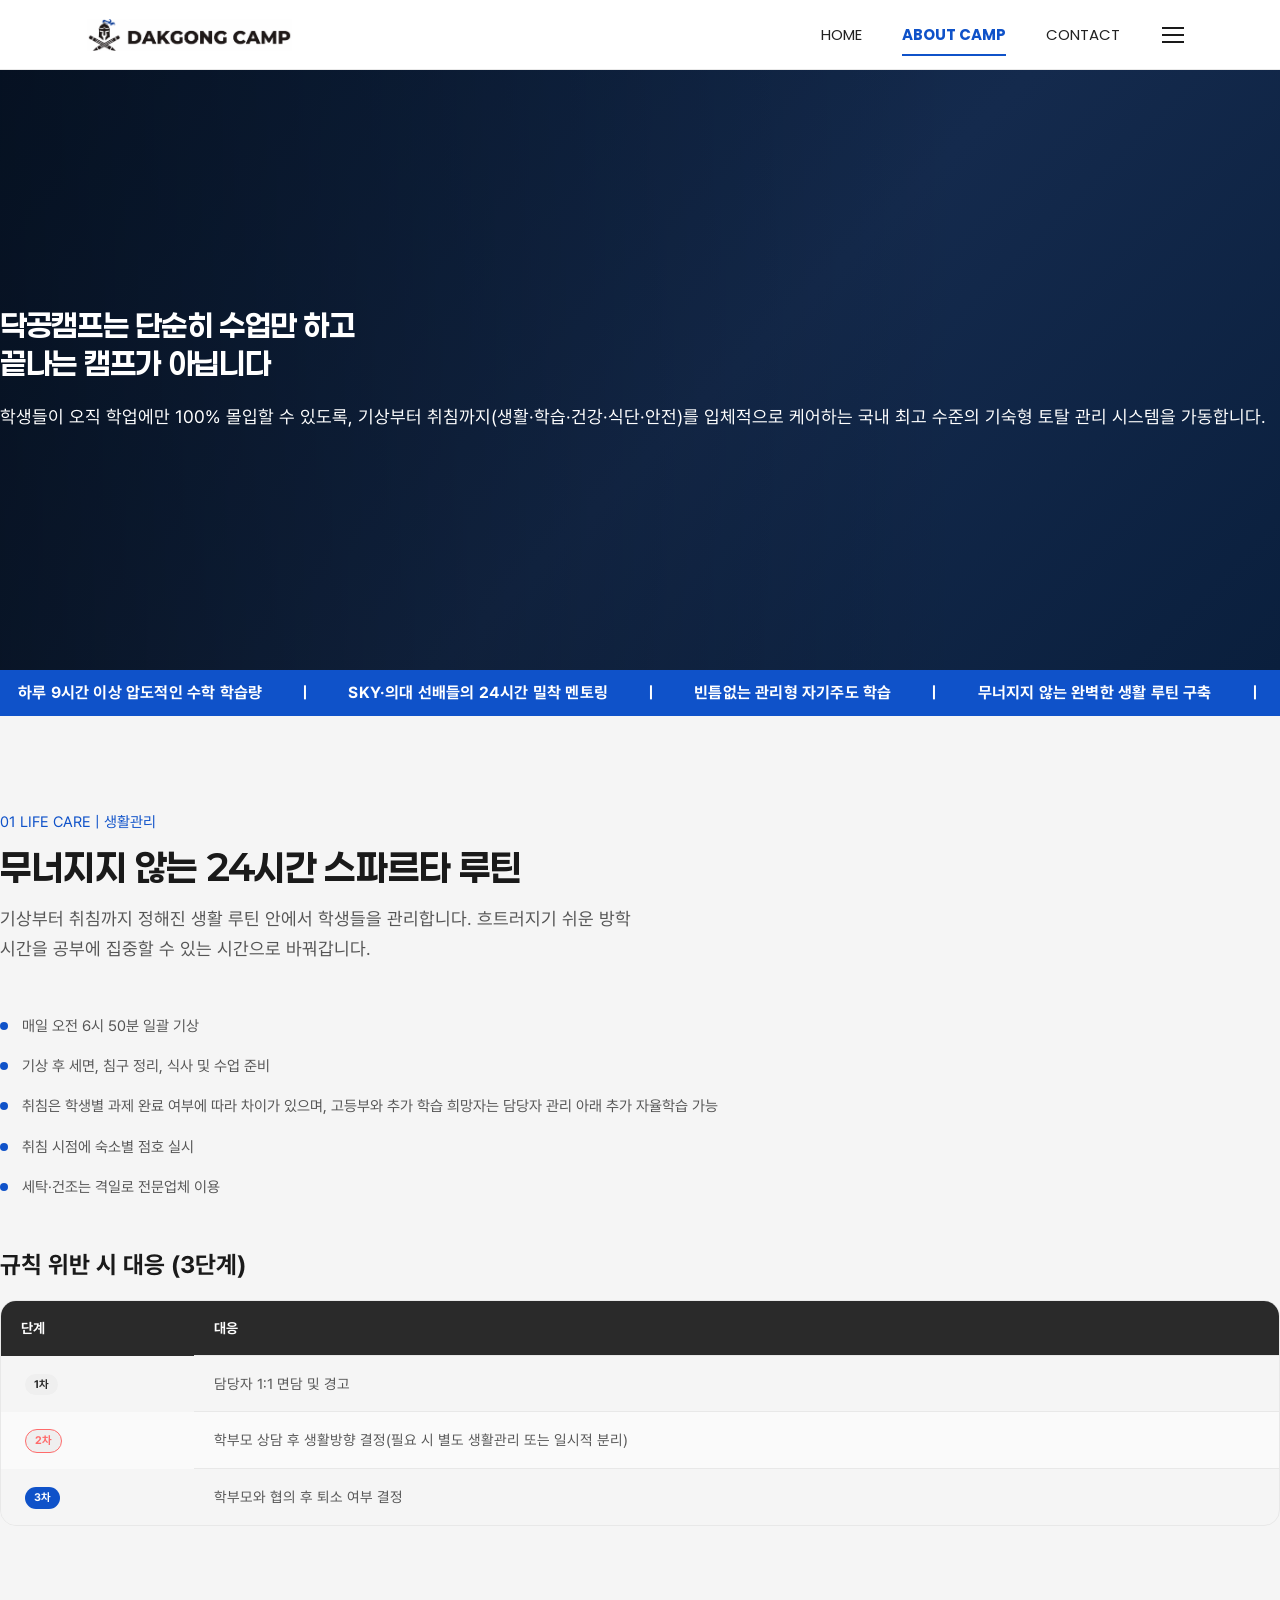
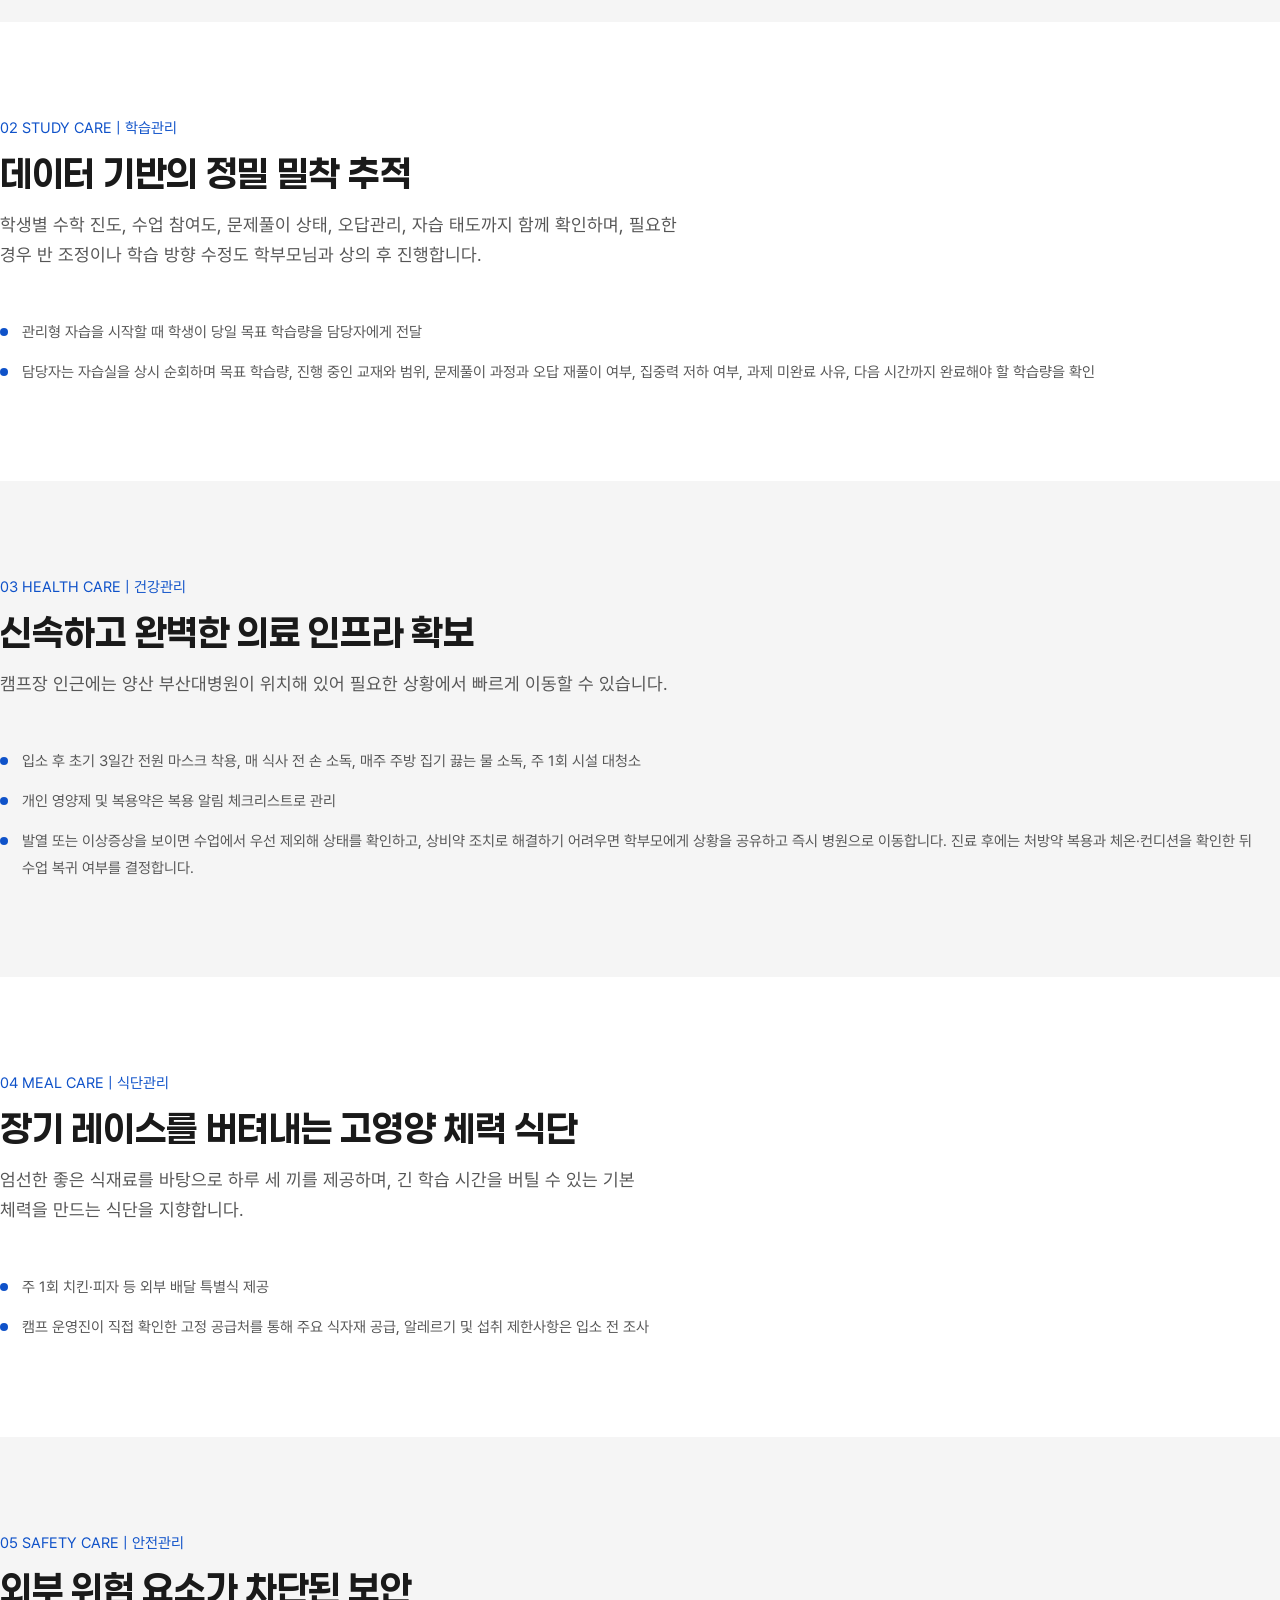
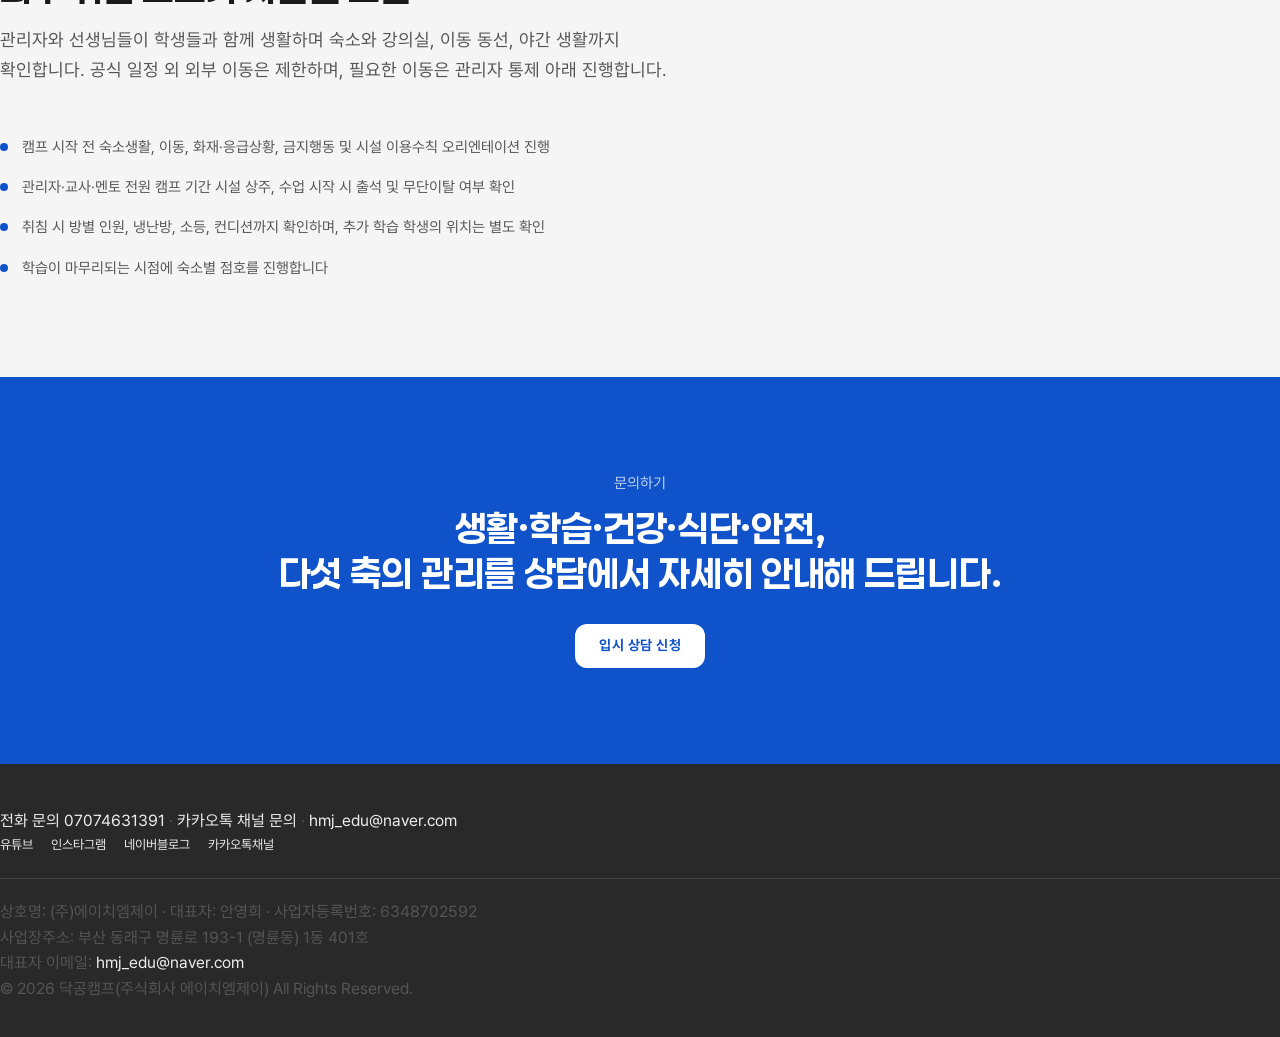
==== commit b6d155d6: "필핀 실사이트 그대로 재현 — 하위 5페이지 히어로 브레드크럼/라벨 제거 + CONTACT 페이지 전면 재구축 - CURRICULUM/CLASS-LEVEL/CARE-SYSTEM/T" ====
--- a/care-system.html
+++ b/care-system.html
@@ -58,8 +58,6 @@
 <section class="dk-bg-video-section">
   <div class="dk-bg-video-placeholder"></div>
   <div class="dk-bg-video-content">
-    <p class="dk-breadcrumb">HOME / ABOUT CAMP / <span>관리 시스템</span></p>
-    <span class="dk-label">CARE SYSTEM | 관리 시스템</span>
     <h1>닥공캠프는 단순히 수업만 하고<br>끝나는 캠프가 아닙니다</h1>
     <p class="lead">학생들이 오직 학업에만 100% 몰입할 수 있도록, 기상부터 취침까지(생활·학습·건강·식단·안전)를 입체적으로 케어하는 국내 최고 수준의 기숙형 토탈 관리 시스템을 가동합니다.</p>
   </div>
--- a/assets/css/site.css
+++ b/assets/css/site.css
@@ -245,14 +245,18 @@
    푸터 — 신규 작성(아임웹 의존 없음). 사업자정보는
    clients/dakgong/자료/2026-07-23_국내캠프_푸터정보...md 정본 값 그대로.
    ===================================================================== */
-.site-footer { background: #1a1a1a; color: rgba(255,255,255,0.55); padding: 44px 0 36px; font-size: 13px; line-height: 1.9; }
-.site-footer a { color: rgba(255,255,255,0.78); text-decoration: none; }
+/* ★2026-07-25 실측 정밀화(www.dakgongcamp.com/26 footer): bg #292929(구 #1a1a1a는
+   근사값이었음), 약관/SNS/사업자정보 텍스트 전부 #eee, copyright만 #828282/13px/200.
+   ⚠️ 구조 자체(전화·카카오·이메일 직통 행 유무, 약관 링크 유무)는 이번 지시 범위를
+   넘는 발견이라 색상만 정밀화하고 마크업은 그대로 둠 — 보고서 참조. */
+.site-footer { background: #292929; color: #eee; padding: 44px 0 36px; font-size: 13px; line-height: 1.9; }
+.site-footer a { color: #eee; text-decoration: none; }
 .site-footer a:hover { color: #fff; }
-.site-footer__contact { font-size: 14px; color: rgba(255,255,255,0.9); margin: 0 0 16px; }
+.site-footer__contact { font-size: 14px; color: #eee; margin: 0 0 16px; }
 .site-footer__social { display: flex; flex-wrap: wrap; gap: 8px 18px; margin-bottom: 20px; }
 .site-footer hr { border: none; border-top: 1px solid rgba(255,255,255,0.12); margin: 20px 0; }
-.site-footer__biz { margin: 0; }
-.site-footer__copy { margin-top: 16px; color: rgba(255,255,255,0.32); }
+.site-footer__biz { margin: 0; font-size: 12px; color: #eee; }
+.site-footer__copy { margin-top: 16px; color: #828282; font-size: 13px; font-weight: 200; }
 
 /* ── 정체성 띠 (무한 롤링 배너) ── */
 .dk-idband-wrap {
@@ -672,7 +676,11 @@
 /* 관리시스템 5축 — 흰/연회색 교차 섹션 */
 .dk-axis-sec:nth-of-type(even) { background: var(--dk-surface-card); }
 
-/* ── CONTACT 페이지 — 직통 연락 카드 + 문의 폼 (2026-07-25 신규) ── */
+/* ── CONTACT 페이지 (2026-07-25 회장 6차 지적 반영 — 필핀 실사이트(/26) 그대로 재현)
+   필핀 원본 실측(Playwright, www.dakgongcamp.com/26): 회색(#F9F9F9) 히어로에 제목 한 줄만,
+   전화/카카오/이메일 카드 없음, 폼 하나(개인정보동의 체크박스+이름+연락처+내용+제출)뿐.
+   기존 .dk-contact-direct(전화/카카오/이메일 3카드)는 원본에 없는 요소라 마크업에서 제거.
+   규칙은 다른 곳에서 참조할 수 있어 남겨둔다(미사용). ── */
 .dk-contact-direct { display: grid; grid-template-columns: repeat(auto-fit, minmax(200px, 1fr)); gap: 16px; margin-bottom: clamp(40px,6vw,56px); }
 .dk-contact-direct a {
   display: flex; flex-direction: column; gap: 6px;
@@ -685,25 +693,57 @@
 .dk-contact-direct .k { font-size: 12.5px; font-weight: 700; letter-spacing: .5px; color: var(--dk-accent-red); }
 .dk-contact-direct .v { font-size: 16px; font-weight: 700; color: var(--dk-ink); }
 
+/* CONTACT 전용 회색 히어로 — 실측: bg #F9F9F9, 높이 175px(헤더 70px 아래), 좌측정렬,
+   제목만(부제 없음), Paperlogy 800 36px 잉크색. 다른 페이지의 .dk-bg-video-section
+   (영상배경 600px 코발트그라디언트)과 완전히 다른, 원본에도 별도로 존재하는 스타일. */
+.dk-contact-hero { background: #F9F9F9; padding: 60px 0; }
+.dk-contact-hero h1 {
+  margin: 0; font-family: 'Paperlogy', sans-serif; font-weight: 800; font-size: 36px;
+  color: var(--dk-ink); letter-spacing: var(--dk-track-snug);
+}
+@media (max-width: 768px) {
+  .dk-contact-hero { padding: 40px 0; }
+  .dk-contact-hero h1 { font-size: 26px; }
+}
+
+/* 폼 위 안내 — 원본은 센터정렬 제목(36px/700)+회색 부제(18px/#555), 에어브로우 라벨 없음 */
+.dk-contact-formhead { text-align: center; margin-bottom: clamp(32px,5vw,48px); }
+.dk-contact-formhead .lead { margin-top: 14px; }
+
+/* 개인정보 수집·이용 동의 — 원본에 있는 유일한 부가 요소(스크롤 고지문+체크박스) */
+.dk-consent-box {
+  max-height: 140px; overflow-y: auto; font-size: 12.5px; line-height: 1.7;
+  color: var(--dk-fg-3); background: var(--dk-surface-card);
+  border: 1px solid var(--dk-hairline-soft); border-radius: var(--dk-radius-sm);
+  padding: 14px 16px; margin-top: 8px;
+}
+.dk-consent-check { display: flex; align-items: center; gap: 8px; font-size: 15px; color: var(--dk-ink); font-weight: 400; margin-top: 10px; cursor: pointer; }
+.dk-consent-check input { width: 16px; height: 16px; flex-shrink: 0; accent-color: var(--dk-accent-red); }
+
 .dk-form-wrap { max-width: 640px; margin: 0 auto; }
 .dk-form { display: flex; flex-direction: column; gap: 22px; }
 .dk-form-row { display: flex; flex-direction: column; gap: 8px; }
 .dk-form-row label { font-size: 14px; font-weight: 700; color: var(--dk-ink); }
 .dk-form-row .req { color: var(--dk-accent-red); margin-left: 2px; }
-.dk-form-row input,
+.dk-form-row input:not([type="checkbox"]),
 .dk-form-row textarea {
   font: inherit; font-size: 15px; padding: 13px 15px; width: 100%;
   border: 1.4px solid var(--dk-hairline); border-radius: var(--dk-radius-sm);
   background: #fff; color: var(--dk-ink); box-sizing: border-box;
 }
+/* ★버그수정: 위 width:100% 규칙이 체크박스에도 걸려 개인정보동의 체크박스가
+   행 전체로 늘어나 라벨 텍스트가 오른쪽 끝으로 밀려나던 문제 — checkbox 제외로 해결. */
+.dk-form-row label.dk-consent-check { font-weight: 400; display: flex; }
 .dk-form-row input:focus,
 .dk-form-row textarea:focus { outline: none; border-color: var(--dk-accent-red); }
 .dk-form-row textarea { resize: vertical; min-height: 130px; line-height: 1.6; }
 .dk-form-honeypot { position: absolute; left: -9999px; top: -9999px; }
+/* ★2026-07-25: 원본 실측(www.dakgongcamp.com/26 제출하기 버튼) = 진한 회색(#363636)
+   +흰글자+작은 사이즈(12px/700)+각진 라운드(2px). 레드 강조 버튼은 원본에 없는 임의 추가였음. */
 .dk-form-submit {
   align-self: flex-start; border: none; cursor: pointer;
-  background: var(--dk-accent-red); color: #fff; padding: 15px 34px;
-  border-radius: var(--dk-radius-sm); font-size: 15.5px; font-weight: 700;
+  background: #363636; color: #fff; padding: 12px 26px;
+  border-radius: 2px; font-size: 13px; font-weight: 700;
   transition: opacity var(--dk-dur-fast) var(--dk-ease-out);
 }
 .dk-form-submit:hover { opacity: 0.88; }
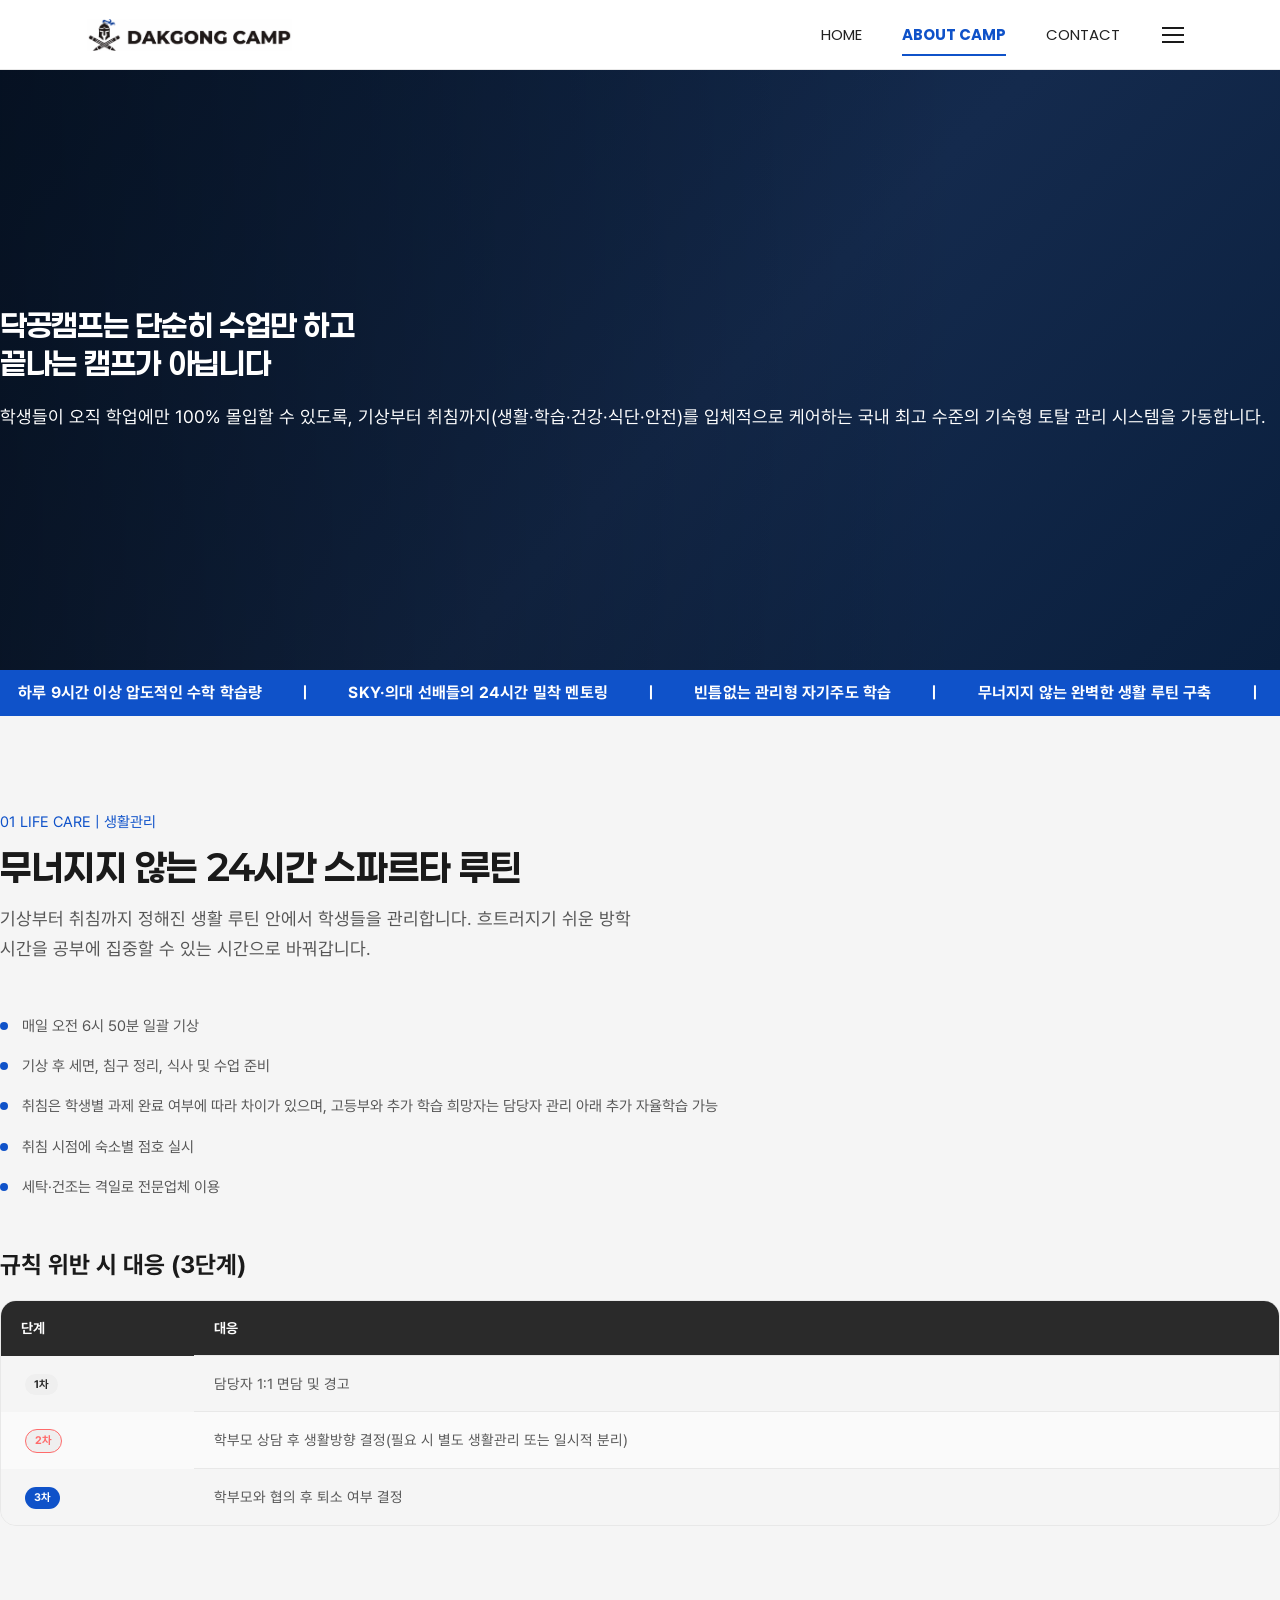
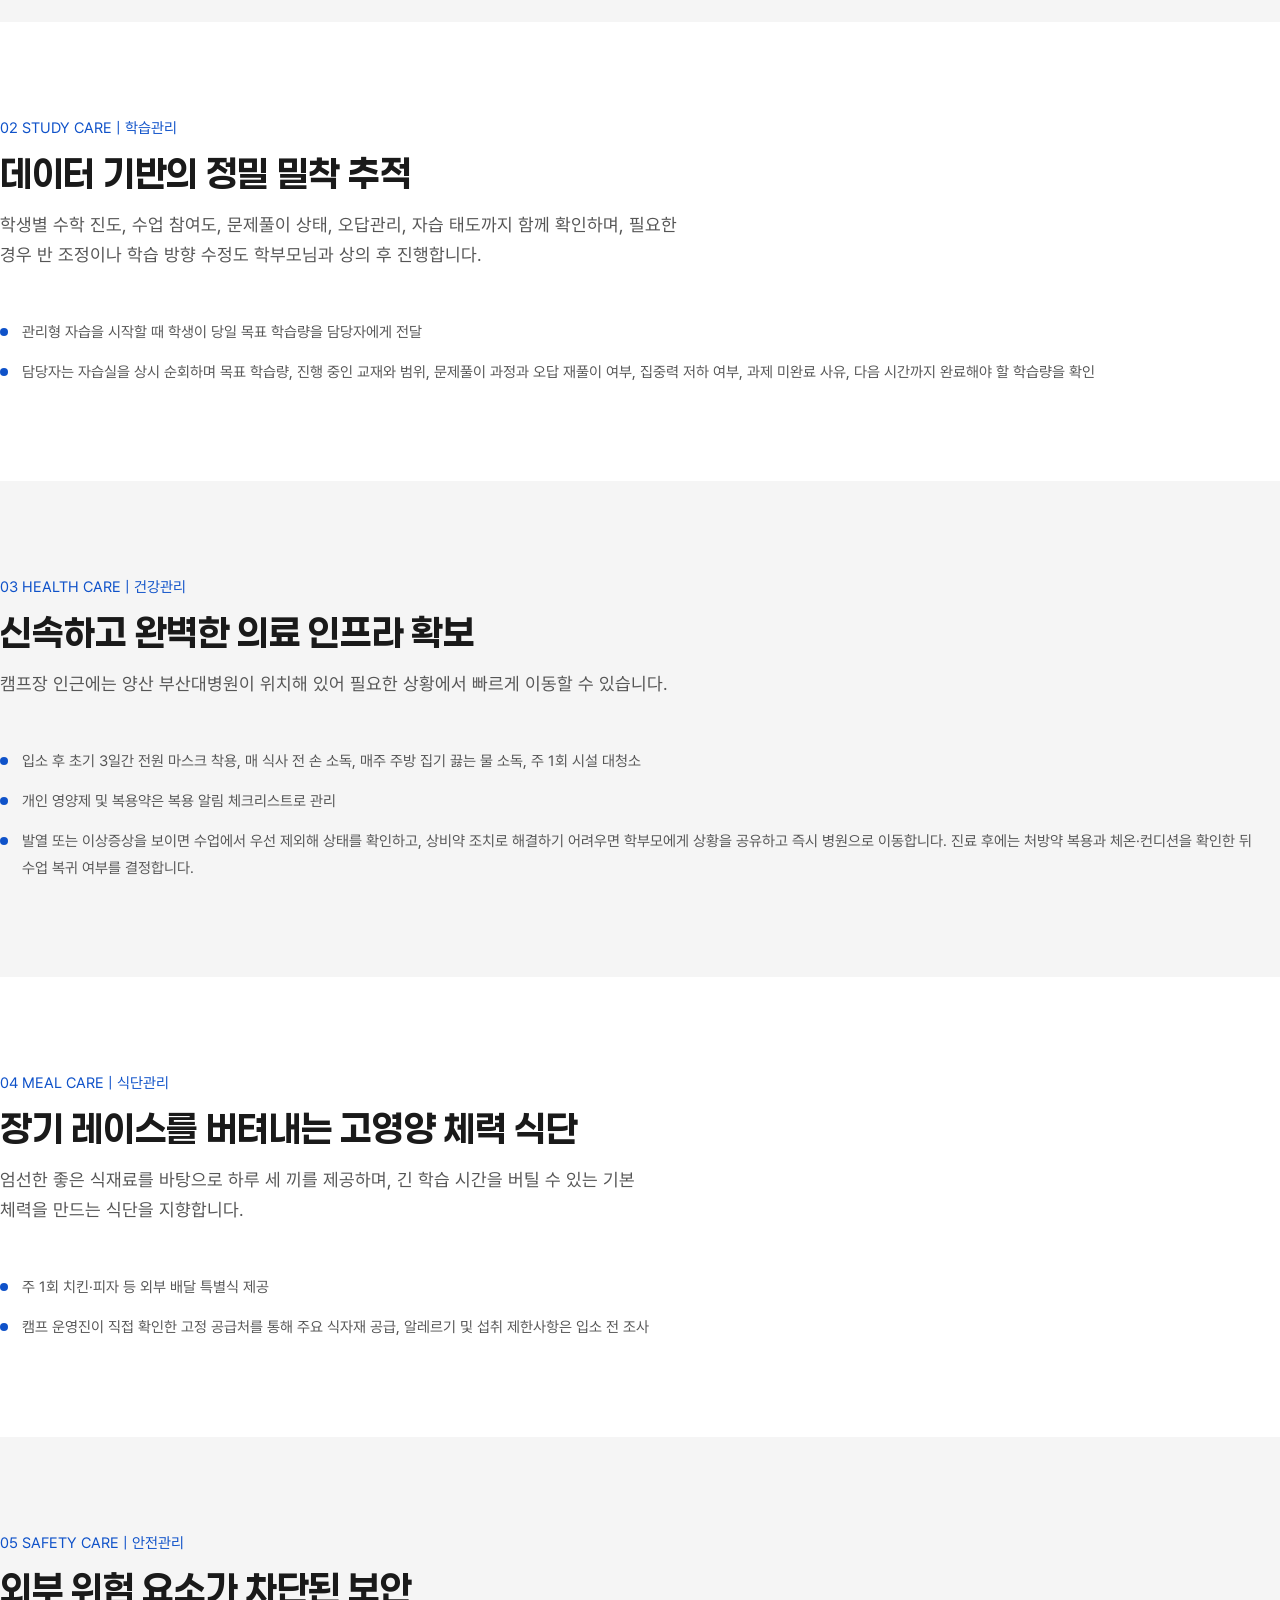
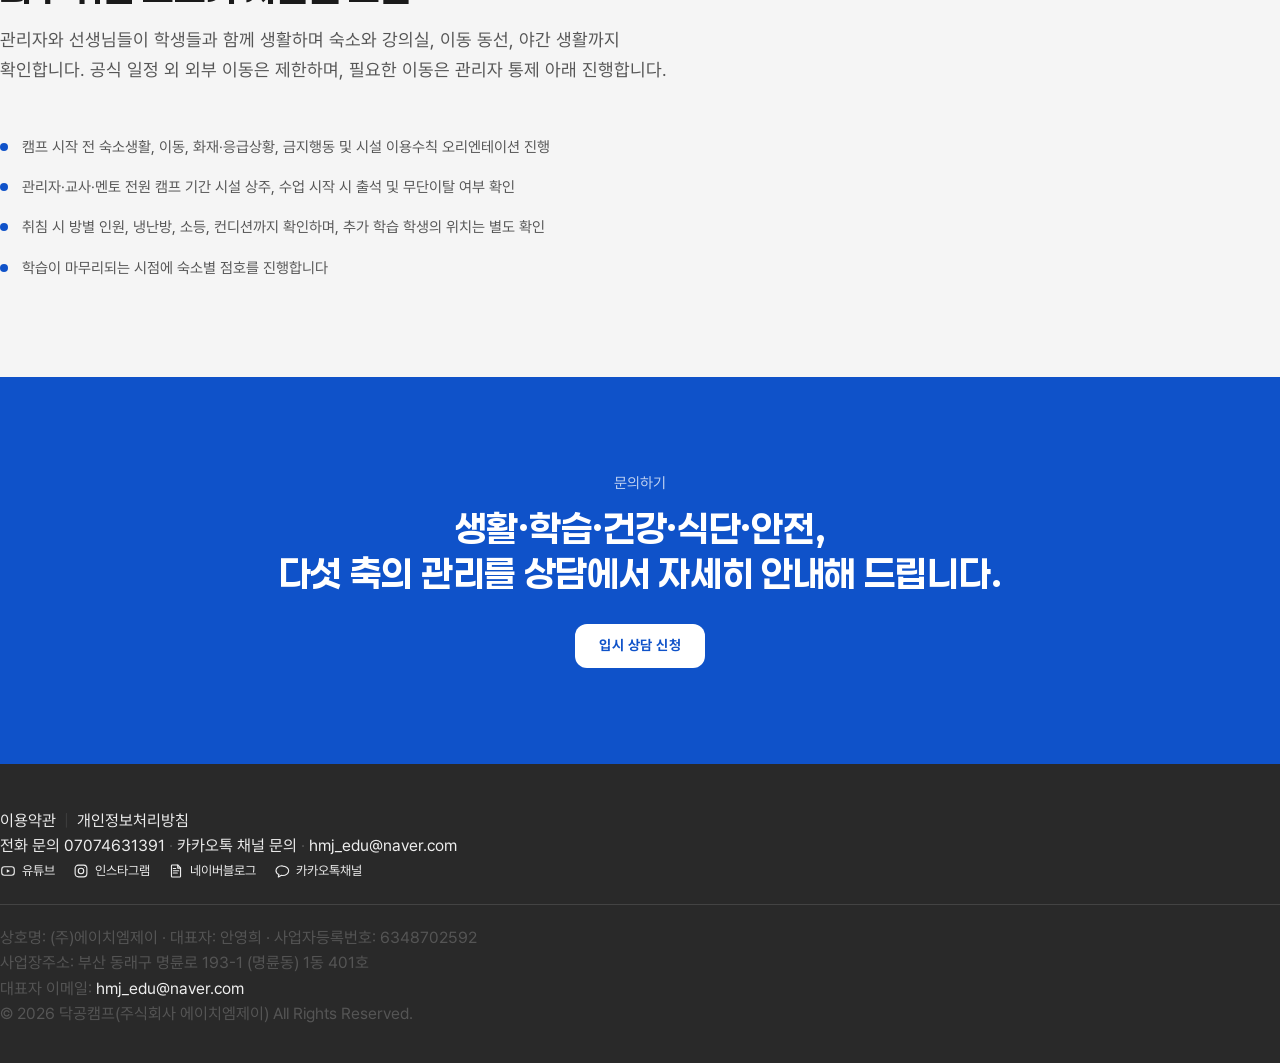
==== commit 7aece8d0: "푸터 필핀 원본 구조 정합 완료 — SNS 아이콘(monoline SVG 4종) + 약관 링크 행 추가 - SNS 링크(유튜브·인스타그램·네이버블로그·카카오톡채널) 앞에 monol" ====
--- a/care-system.html
+++ b/care-system.html
@@ -195,14 +195,17 @@
 ══════════════════════════════════════════ -->
 <footer class="site-footer">
   <div class="dk-wrap">
+    <p class="site-footer__legal">
+      <a href="#">이용약관</a><span aria-hidden="true">|</span><a href="#">개인정보처리방침</a>
+    </p>
     <p class="site-footer__contact">
       <a href="tel:07074631391">전화 문의 07074631391</a> · <a href="https://pf.kakao.com/_FSxmqn" target="_blank" rel="noopener">카카오톡 채널 문의</a> · <a href="mailto:hmj_edu@naver.com">hmj_edu@naver.com</a>
     </p>
     <div class="site-footer__social">
-      <a href="https://www.youtube.com/@dakgongcamp-u2e" target="_blank" rel="noopener">유튜브</a>
-      <a href="https://www.instagram.com/sdi_education/" target="_blank" rel="noopener">인스타그램</a>
-      <a href="https://m.blog.naver.com/dakgong_camp" target="_blank" rel="noopener">네이버블로그</a>
-      <a href="https://pf.kakao.com/_FSxmqn" target="_blank" rel="noopener">카카오톡채널</a>
+      <a href="https://www.youtube.com/@dakgongcamp-u2e" target="_blank" rel="noopener"><svg class="site-footer__icon" viewBox="0 0 24 24" aria-hidden="true"><rect x="2.6" y="5.6" width="18.8" height="12.8" rx="4"/><path d="M10.2 9.3v5.4l4.8-2.7-4.8-2.7z" fill="currentColor" stroke="none"/></svg><span>유튜브</span></a>
+      <a href="https://www.instagram.com/sdi_education/" target="_blank" rel="noopener"><svg class="site-footer__icon" viewBox="0 0 24 24" aria-hidden="true"><rect x="3.2" y="3.2" width="17.6" height="17.6" rx="5"/><circle cx="12" cy="12" r="4.1"/><circle cx="17" cy="7" r="0.6" fill="currentColor" stroke="none"/></svg><span>인스타그램</span></a>
+      <a href="https://m.blog.naver.com/dakgong_camp" target="_blank" rel="noopener"><svg class="site-footer__icon" viewBox="0 0 24 24" aria-hidden="true"><path d="M6.2 3h8.4l4.2 4.2V20a1 1 0 0 1-1 1H6.2a1 1 0 0 1-1-1V4a1 1 0 0 1 1-1z"/><path d="M14.6 3v4.6h4.2"/><path d="M8 11.6h8M8 15h6M8 8.2h3.6"/></svg><span>네이버블로그</span></a>
+      <a href="https://pf.kakao.com/_FSxmqn" target="_blank" rel="noopener"><svg class="site-footer__icon" viewBox="0 0 24 24" aria-hidden="true"><path d="M12 4.2c-5 0-9 3.2-9 7.1 0 2.6 1.7 4.9 4.3 6.1-.2.9-.7 2.9-.8 3.3-.1.4.2.4.4.3.2-.1 2.6-1.7 3.7-2.4.8.1 1.6.2 2.4.2 5 0 9-3.2 9-7.1s-4-7.1-9-7.1z"/></svg><span>카카오톡채널</span></a>
     </div>
     <hr>
     <p class="site-footer__biz">
--- a/assets/css/site.css
+++ b/assets/css/site.css
@@ -252,8 +252,15 @@
 .site-footer { background: #292929; color: #eee; padding: 44px 0 36px; font-size: 13px; line-height: 1.9; }
 .site-footer a { color: #eee; text-decoration: none; }
 .site-footer a:hover { color: #fff; }
+/* ★2026-07-25: 필핀 원본 구조 대조 2건 반영 — 약관 링크 행 + SNS 아이콘.
+   근거: clients/dakgong/imweb/_reference/live-site-header-footer-extract_2026-07-25.md
+   약관 실제 URL 미확인(2026-07-23 자료 34행) → href="#" placeholder. */
+.site-footer__legal { font-size: 12px; color: #eee; margin: 0 0 14px; }
+.site-footer__legal span { margin: 0 8px; opacity: .45; }
 .site-footer__contact { font-size: 14px; color: #eee; margin: 0 0 16px; }
 .site-footer__social { display: flex; flex-wrap: wrap; gap: 8px 18px; margin-bottom: 20px; }
+.site-footer__social a { display: inline-flex; align-items: center; gap: 6px; }
+.site-footer__icon { width: 16px; height: 16px; flex: 0 0 auto; fill: none; stroke: currentColor; stroke-width: 1.7; stroke-linecap: round; stroke-linejoin: round; }
 .site-footer hr { border: none; border-top: 1px solid rgba(255,255,255,0.12); margin: 20px 0; }
 .site-footer__biz { margin: 0; font-size: 12px; color: #eee; }
 .site-footer__copy { margin-top: 16px; color: #828282; font-size: 13px; font-weight: 200; }
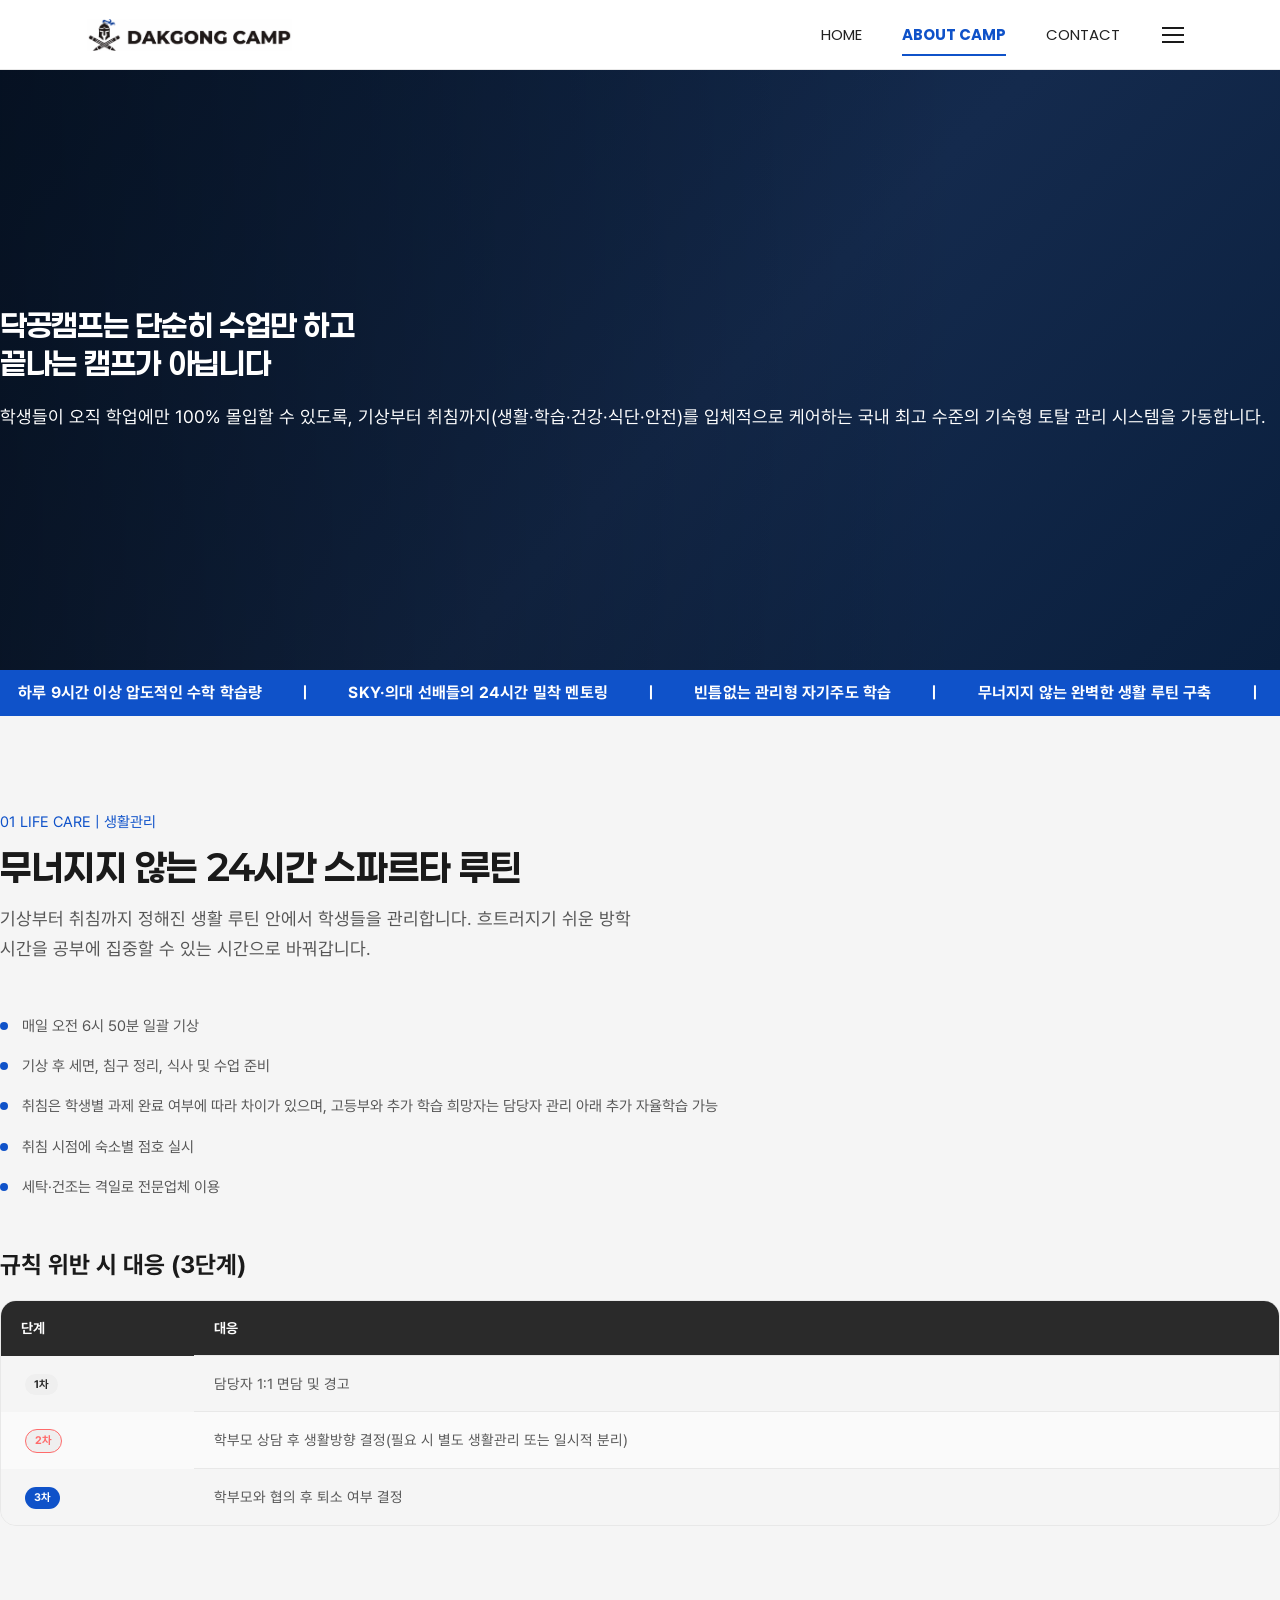
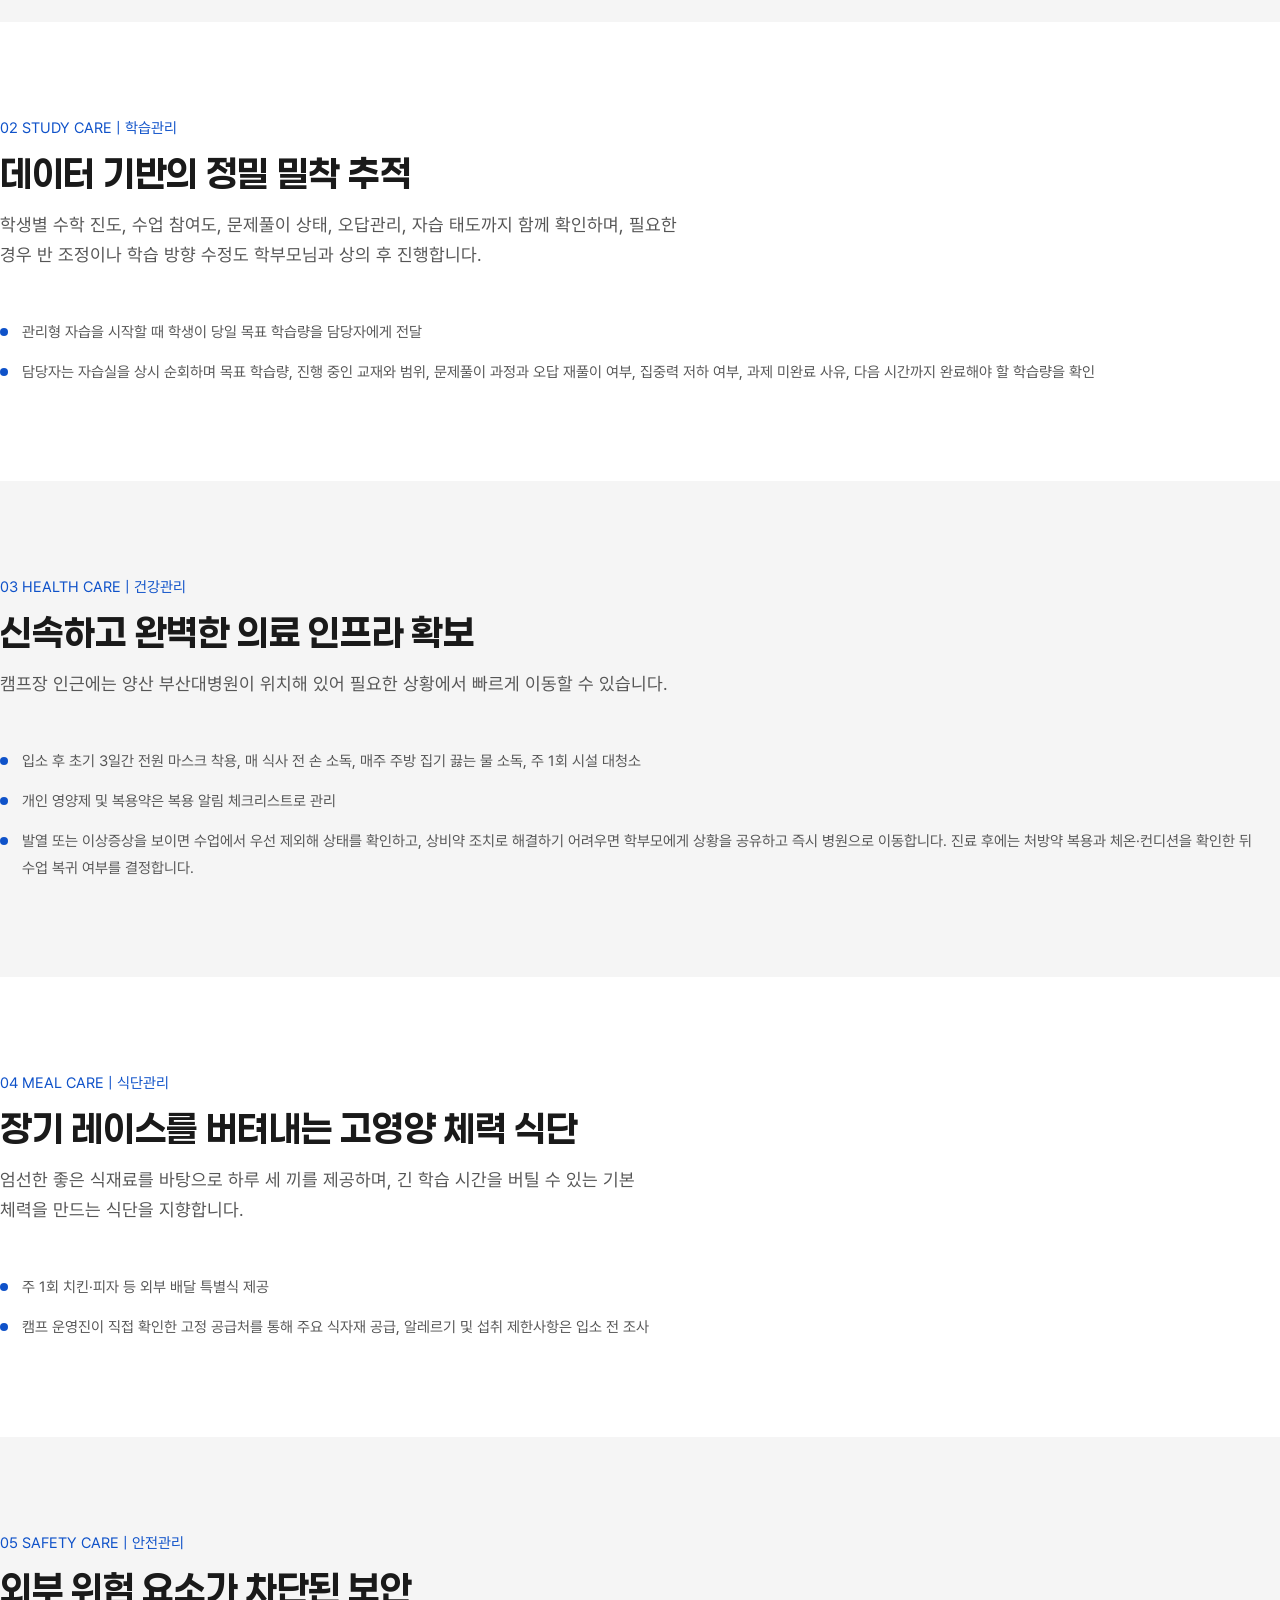
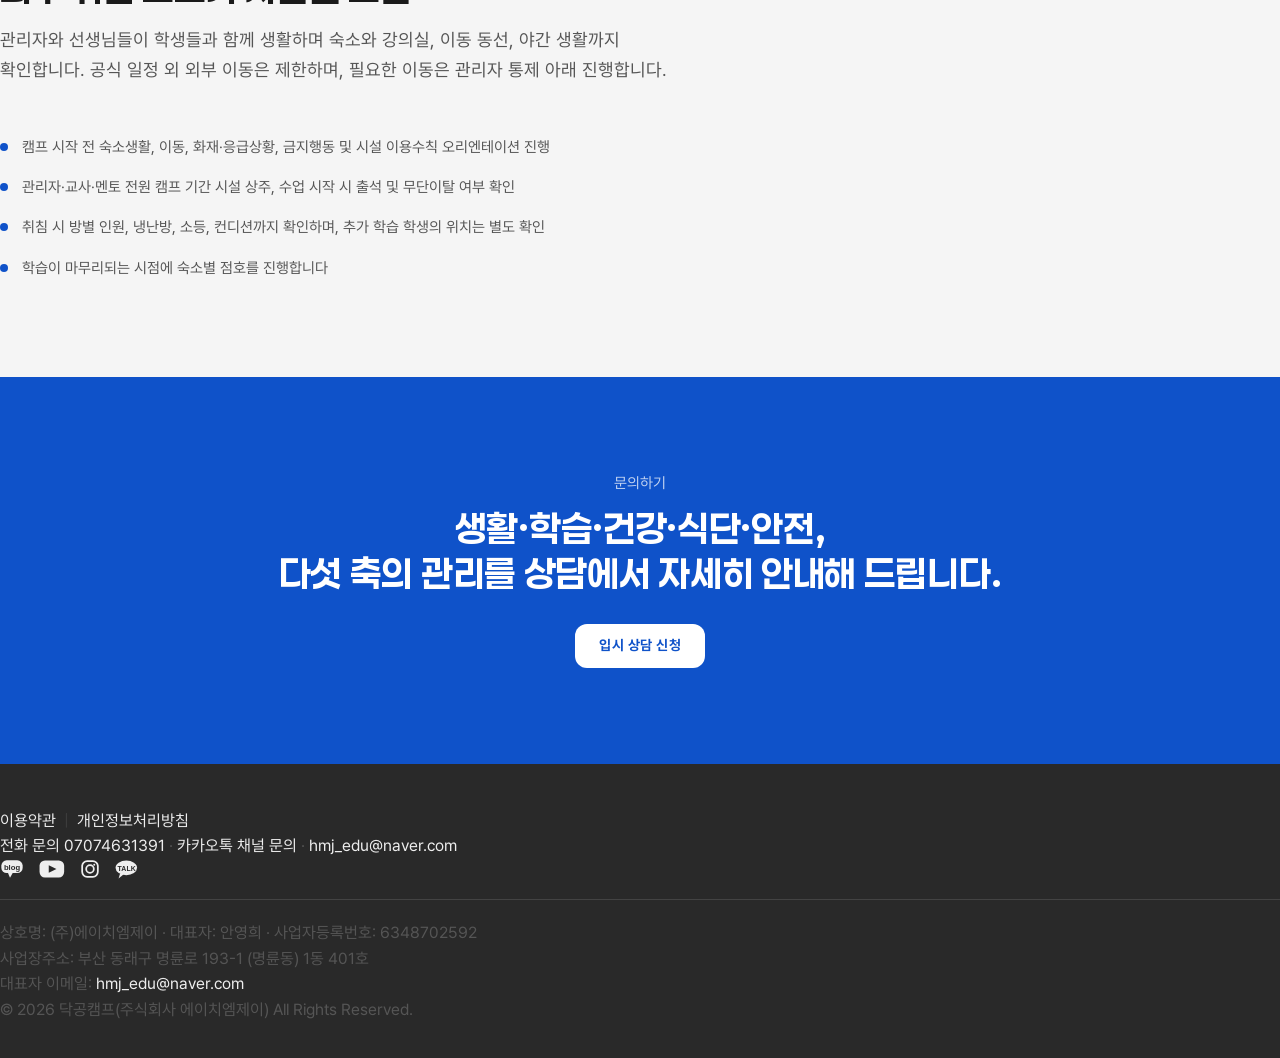
==== commit fbd5a396: "footer SNS 아이콘 필핀 실사이트 재실측 반영 — 순서·모양·라벨 교정 필핀 실사이트(www.dakgongcamp.com)를 Playwright로 재실측한 결과, 기존에 만" ====
--- a/care-system.html
+++ b/care-system.html
@@ -202,10 +202,10 @@
       <a href="tel:07074631391">전화 문의 07074631391</a> · <a href="https://pf.kakao.com/_FSxmqn" target="_blank" rel="noopener">카카오톡 채널 문의</a> · <a href="mailto:hmj_edu@naver.com">hmj_edu@naver.com</a>
     </p>
     <div class="site-footer__social">
-      <a href="https://www.youtube.com/@dakgongcamp-u2e" target="_blank" rel="noopener"><svg class="site-footer__icon" viewBox="0 0 24 24" aria-hidden="true"><rect x="2.6" y="5.6" width="18.8" height="12.8" rx="4"/><path d="M10.2 9.3v5.4l4.8-2.7-4.8-2.7z" fill="currentColor" stroke="none"/></svg><span>유튜브</span></a>
-      <a href="https://www.instagram.com/sdi_education/" target="_blank" rel="noopener"><svg class="site-footer__icon" viewBox="0 0 24 24" aria-hidden="true"><rect x="3.2" y="3.2" width="17.6" height="17.6" rx="5"/><circle cx="12" cy="12" r="4.1"/><circle cx="17" cy="7" r="0.6" fill="currentColor" stroke="none"/></svg><span>인스타그램</span></a>
-      <a href="https://m.blog.naver.com/dakgong_camp" target="_blank" rel="noopener"><svg class="site-footer__icon" viewBox="0 0 24 24" aria-hidden="true"><path d="M6.2 3h8.4l4.2 4.2V20a1 1 0 0 1-1 1H6.2a1 1 0 0 1-1-1V4a1 1 0 0 1 1-1z"/><path d="M14.6 3v4.6h4.2"/><path d="M8 11.6h8M8 15h6M8 8.2h3.6"/></svg><span>네이버블로그</span></a>
-      <a href="https://pf.kakao.com/_FSxmqn" target="_blank" rel="noopener"><svg class="site-footer__icon" viewBox="0 0 24 24" aria-hidden="true"><path d="M12 4.2c-5 0-9 3.2-9 7.1 0 2.6 1.7 4.9 4.3 6.1-.2.9-.7 2.9-.8 3.3-.1.4.2.4.4.3.2-.1 2.6-1.7 3.7-2.4.8.1 1.6.2 2.4.2 5 0 9-3.2 9-7.1s-4-7.1-9-7.1z"/></svg><span>카카오톡채널</span></a>
+      <a href="https://blog.naver.com/dakgong_camp" target="_blank" rel="noopener"><svg class="site-footer__icon" viewBox="0 0 36 30" aria-hidden="true"><rect x="2" y="2" width="32" height="19" rx="8" fill="currentColor"/><polygon points="12,21 19,21 15,28" fill="currentColor"/><text x="18" y="16.5" text-anchor="middle" font-family="Arial, Helvetica, sans-serif" font-weight="800" font-size="11.5" fill="#292929">blog</text></svg><span class="sr-only">네이버블로그</span></a>
+      <a href="https://www.youtube.com/@DAKGONGCAMP-u2e" target="_blank" rel="noopener"><svg class="site-footer__icon" viewBox="0 0 36 26" aria-hidden="true"><rect x="2" y="2" width="32" height="22" rx="7" fill="currentColor"/><polygon points="14,8 14,18 24,13" fill="#292929"/></svg><span class="sr-only">유튜브</span></a>
+      <a href="https://www.instagram.com/sdi_education/" target="_blank" rel="noopener"><svg class="site-footer__icon" viewBox="0 0 24 24" aria-hidden="true" fill="none"><rect x="2.6" y="2.6" width="18.8" height="18.8" rx="6" stroke="currentColor" stroke-width="2.1"/><circle cx="12" cy="12" r="4.6" stroke="currentColor" stroke-width="2.1"/><circle cx="17.1" cy="6.9" r="1.15" fill="currentColor" stroke="none"/></svg><span class="sr-only">인스타그램</span></a>
+      <a href="https://pf.kakao.com/_FSxmqn" target="_blank" rel="noopener"><svg class="site-footer__icon" viewBox="0 0 32 26" aria-hidden="true"><ellipse cx="16" cy="11.5" rx="14" ry="9.5" fill="currentColor"/><polygon points="8,18.5 6,25.5 13,19.5" fill="currentColor"/><text x="16.5" y="15" text-anchor="middle" font-family="Arial, Helvetica, sans-serif" font-weight="800" font-size="9" fill="#292929" letter-spacing="0.2">TALK</text></svg><span class="sr-only">카카오톡채널</span></a>
     </div>
     <hr>
     <p class="site-footer__biz">
--- a/assets/css/site.css
+++ b/assets/css/site.css
@@ -258,9 +258,15 @@
 .site-footer__legal { font-size: 12px; color: #eee; margin: 0 0 14px; }
 .site-footer__legal span { margin: 0 8px; opacity: .45; }
 .site-footer__contact { font-size: 14px; color: #eee; margin: 0 0 16px; }
-.site-footer__social { display: flex; flex-wrap: wrap; gap: 8px 18px; margin-bottom: 20px; }
-.site-footer__social a { display: inline-flex; align-items: center; gap: 6px; }
-.site-footer__icon { width: 16px; height: 16px; flex: 0 0 auto; fill: none; stroke: currentColor; stroke-width: 1.7; stroke-linecap: round; stroke-linejoin: round; }
+/* ★2026-07-25(2차 실측): 필핀 실사이트 Playwright 재실측 결과로 SNS 아이콘 전면 교체.
+   실측 근거: 필핀 사이트는 아이콘폰트(Plipop-Social-Icons + FontAwesome)를 쓰며
+   순서=블로그·유튜브·인스타그램·카카오, 색상=#eee 단색, 텍스트 라벨 없음(sr-only만),
+   높이 20px 고정·너비는 글리프별 비율 자유(정사각 아님). 우리 쪽은 프라이빗 웹폰트를
+   그대로 박을 수 없어(라이선스 문제) 동일 형태를 손으로 그린 SVG로 재현. */
+.site-footer__social { display: flex; align-items: center; flex-wrap: wrap; gap: 14px; margin-bottom: 20px; }
+.site-footer__social a { display: inline-flex; align-items: center; }
+.site-footer__icon { height: 20px; width: auto; flex: 0 0 auto; color: #eee; }
+.site-footer__social a:hover .site-footer__icon { color: #fff; }
 .site-footer hr { border: none; border-top: 1px solid rgba(255,255,255,0.12); margin: 20px 0; }
 .site-footer__biz { margin: 0; font-size: 12px; color: #eee; }
 .site-footer__copy { margin-top: 16px; color: #828282; font-size: 13px; font-weight: 200; }
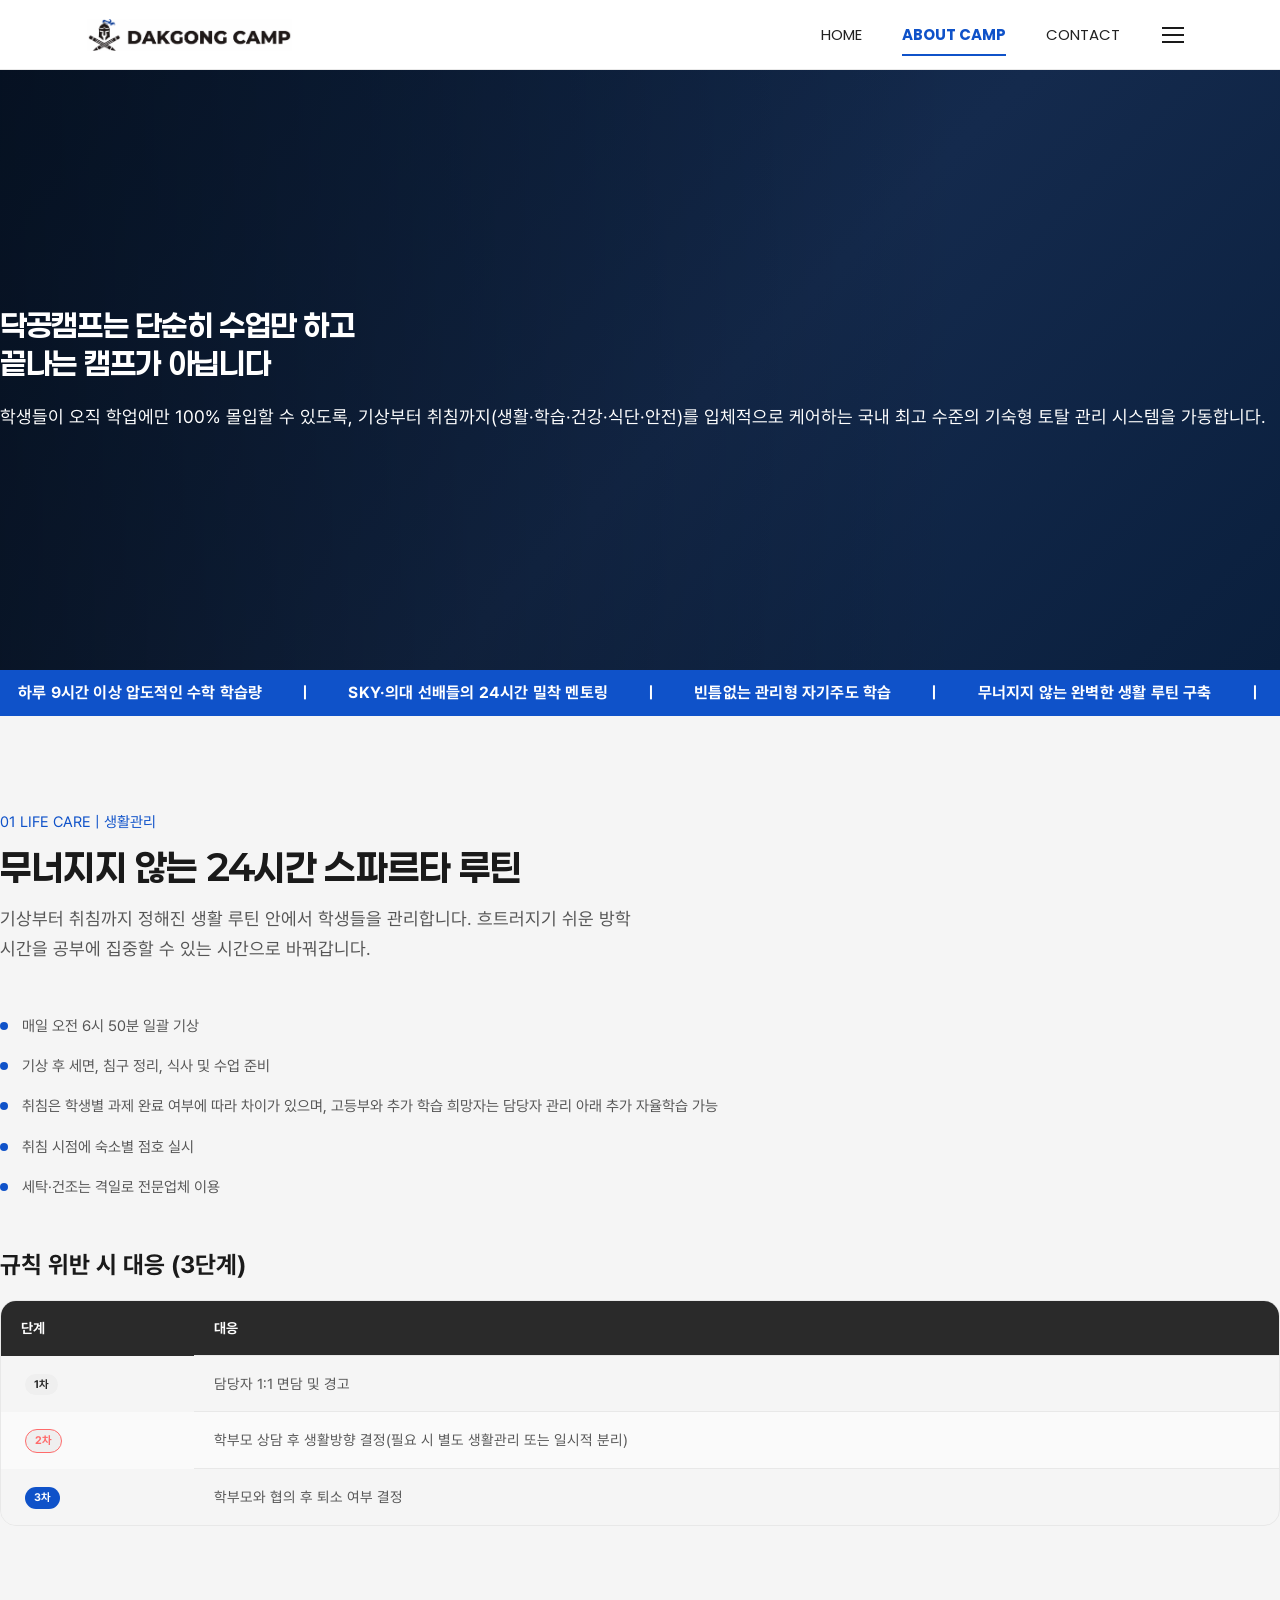
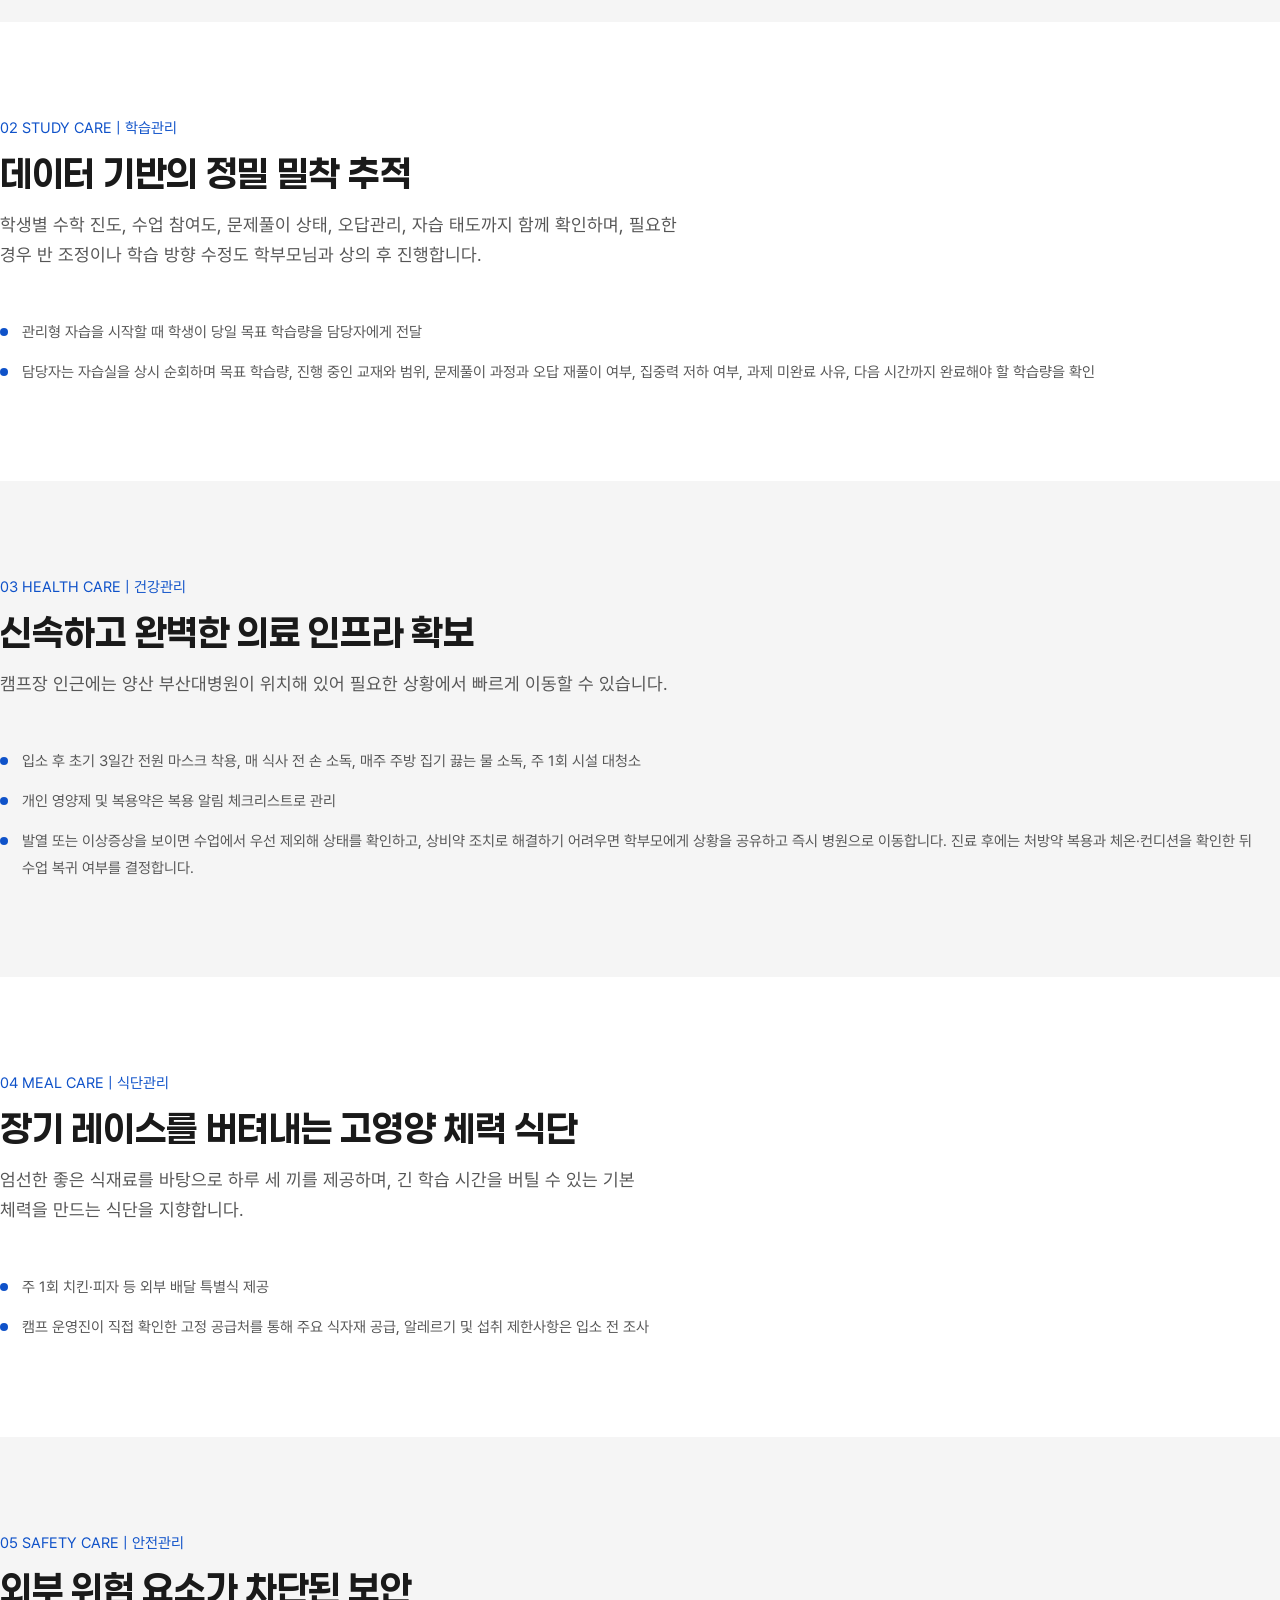
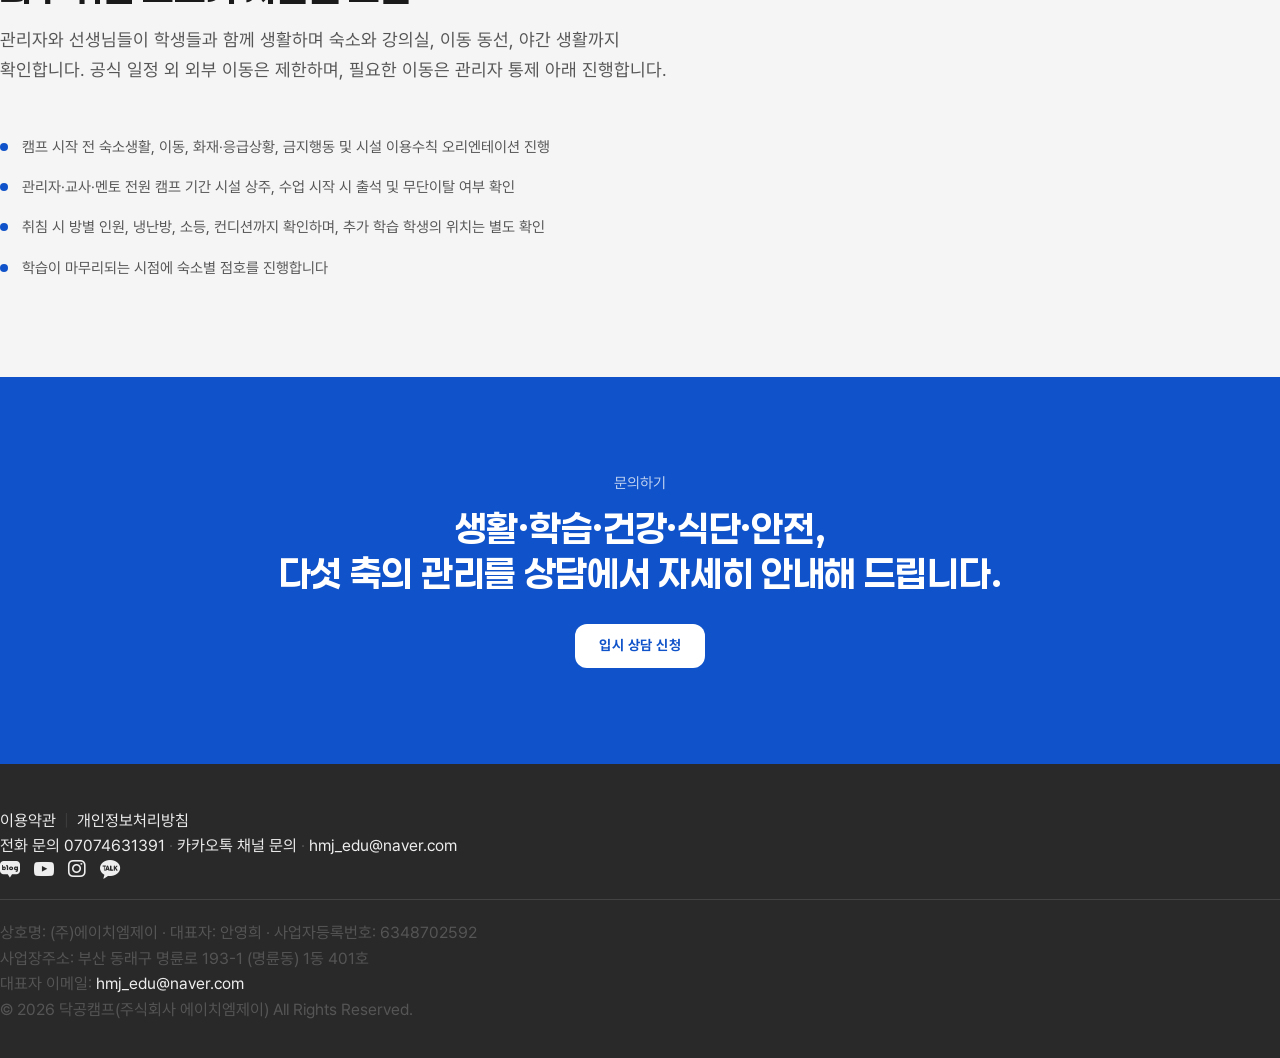
==== commit ae126c2f: "footer SNS 아이콘 실물 폰트로 교체 — Plipop-Social-Icons + FontAwesome Brands 필핀 실사이트(www.dakgongcamp.com)의 ve" ====
--- a/care-system.html
+++ b/care-system.html
@@ -202,10 +202,10 @@
       <a href="tel:07074631391">전화 문의 07074631391</a> · <a href="https://pf.kakao.com/_FSxmqn" target="_blank" rel="noopener">카카오톡 채널 문의</a> · <a href="mailto:hmj_edu@naver.com">hmj_edu@naver.com</a>
     </p>
     <div class="site-footer__social">
-      <a href="https://blog.naver.com/dakgong_camp" target="_blank" rel="noopener"><svg class="site-footer__icon" viewBox="0 0 36 30" aria-hidden="true"><rect x="2" y="2" width="32" height="19" rx="8" fill="currentColor"/><polygon points="12,21 19,21 15,28" fill="currentColor"/><text x="18" y="16.5" text-anchor="middle" font-family="Arial, Helvetica, sans-serif" font-weight="800" font-size="11.5" fill="#292929">blog</text></svg><span class="sr-only">네이버블로그</span></a>
-      <a href="https://www.youtube.com/@DAKGONGCAMP-u2e" target="_blank" rel="noopener"><svg class="site-footer__icon" viewBox="0 0 36 26" aria-hidden="true"><rect x="2" y="2" width="32" height="22" rx="7" fill="currentColor"/><polygon points="14,8 14,18 24,13" fill="#292929"/></svg><span class="sr-only">유튜브</span></a>
-      <a href="https://www.instagram.com/sdi_education/" target="_blank" rel="noopener"><svg class="site-footer__icon" viewBox="0 0 24 24" aria-hidden="true" fill="none"><rect x="2.6" y="2.6" width="18.8" height="18.8" rx="6" stroke="currentColor" stroke-width="2.1"/><circle cx="12" cy="12" r="4.6" stroke="currentColor" stroke-width="2.1"/><circle cx="17.1" cy="6.9" r="1.15" fill="currentColor" stroke="none"/></svg><span class="sr-only">인스타그램</span></a>
-      <a href="https://pf.kakao.com/_FSxmqn" target="_blank" rel="noopener"><svg class="site-footer__icon" viewBox="0 0 32 26" aria-hidden="true"><ellipse cx="16" cy="11.5" rx="14" ry="9.5" fill="currentColor"/><polygon points="8,18.5 6,25.5 13,19.5" fill="currentColor"/><text x="16.5" y="15" text-anchor="middle" font-family="Arial, Helvetica, sans-serif" font-weight="800" font-size="9" fill="#292929" letter-spacing="0.2">TALK</text></svg><span class="sr-only">카카오톡채널</span></a>
+      <a href="https://blog.naver.com/dakgong_camp" target="_blank" rel="noopener"><i class="site-footer__icon-font ii ii-nblog" aria-hidden="true"></i><span class="sr-only">네이버블로그</span></a>
+      <a href="https://www.youtube.com/@DAKGONGCAMP-u2e" target="_blank" rel="noopener"><i class="site-footer__icon-font ii ii-youtube" aria-hidden="true"></i><span class="sr-only">유튜브</span></a>
+      <a href="https://www.instagram.com/sdi_education/" target="_blank" rel="noopener"><i class="site-footer__icon-font fa-instagram" aria-hidden="true"></i><span class="sr-only">인스타그램</span></a>
+      <a href="https://pf.kakao.com/_FSxmqn" target="_blank" rel="noopener"><i class="site-footer__icon-font ii ii-kakaotalk" aria-hidden="true"></i><span class="sr-only">카카오톡채널</span></a>
     </div>
     <hr>
     <p class="site-footer__biz">
--- a/assets/css/tokens-domestic.css
+++ b/assets/css/tokens-domestic.css
@@ -36,6 +36,17 @@
 @font-face { font-family: "Paperlogy"; font-style: normal; font-weight: 700; font-display: swap; src: url("../fonts/Paperlogy-7Bold.ttf") format("truetype"); }
 @font-face { font-family: "Paperlogy"; font-style: normal; font-weight: 800; font-display: swap; src: url("../fonts/Paperlogy-8ExtraBold.ttf") format("truetype"); }
 @font-face { font-family: "Paperlogy"; font-style: normal; font-weight: 900; font-display: swap; src: url("../fonts/Paperlogy-9Black.ttf") format("truetype"); }
+
+/* ★2026-07-25: 필핀 실사이트 SNS 아이콘 폰트 실측 반영(블로그·유튜브·카카오).
+   파일 출처 = https://vendor-cdn.imweb.me/fonts/Plipop-Social-Icons.ttf?xgz9qy
+   (로그인·결제 없이 공개 접근 가능한 URL, 2026-07-25 확인·다운로드).
+   글리프 매핑은 https://vendor-cdn.imweb.me/css/ii.css?1738631657 원본 CSS 정본 값 +
+   실사이트 getComputedStyle(el, '::before').content 실측(Playwright)으로 이중 확인. */
+@font-face { font-family: "Plipop-Social-Icons"; font-style: normal; font-weight: normal; font-display: block; src: url("../fonts/Plipop-Social-Icons.ttf") format("truetype"); }
+/* 인스타그램은 필핀 사이트도 Plipop이 아니라 FontAwesome 5 Brands(class="fa fa-instagram")를 씀
+   — getComputedStyle 확인 결과 font-family: FontAwesome, content: "\f16d". 동일 글리프를
+   Font Awesome Free 6.5.1(SIL OFL 라이선스, 자유 재배포 가능)에서 self-host. */
+@font-face { font-family: "FA-Brands"; font-style: normal; font-weight: 400; font-display: block; src: url("../fonts/fa-brands-400.woff2") format("woff2"), url("../fonts/fa-brands-400.ttf") format("truetype"); }
 
 :root {
   /* ----- Brand & accent --------------------------------------------- */
--- a/assets/css/site.css
+++ b/assets/css/site.css
@@ -258,15 +258,30 @@
 .site-footer__legal { font-size: 12px; color: #eee; margin: 0 0 14px; }
 .site-footer__legal span { margin: 0 8px; opacity: .45; }
 .site-footer__contact { font-size: 14px; color: #eee; margin: 0 0 16px; }
-/* ★2026-07-25(2차 실측): 필핀 실사이트 Playwright 재실측 결과로 SNS 아이콘 전면 교체.
-   실측 근거: 필핀 사이트는 아이콘폰트(Plipop-Social-Icons + FontAwesome)를 쓰며
+/* ★2026-07-25(3차, 최종): Plipop-Social-Icons.ttf가 실제로는 로그인·결제 없이
+   공개 URL(vendor-cdn.imweb.me/fonts/Plipop-Social-Icons.ttf)에서 받을 수 있는
+   파일임을 재확인 → 손그림 SVG를 걷어내고 실제 아이콘 폰트로 교체.
    순서=블로그·유튜브·인스타그램·카카오, 색상=#eee 단색, 텍스트 라벨 없음(sr-only만),
-   높이 20px 고정·너비는 글리프별 비율 자유(정사각 아님). 우리 쪽은 프라이빗 웹폰트를
-   그대로 박을 수 없어(라이선스 문제) 동일 형태를 손으로 그린 SVG로 재현. */
+   높이(font-size) 20px, hover 시 #fff. 글리프 코드포인트는 tokens-domestic.css
+   @font-face 주석의 실측 근거(ii.css 원본 + Playwright computed style) 참조. */
 .site-footer__social { display: flex; align-items: center; flex-wrap: wrap; gap: 14px; margin-bottom: 20px; }
 .site-footer__social a { display: inline-flex; align-items: center; }
-.site-footer__icon { height: 20px; width: auto; flex: 0 0 auto; color: #eee; }
-.site-footer__social a:hover .site-footer__icon { color: #fff; }
+.site-footer__icon-font {
+  font-size: 20px;
+  line-height: 1;
+  color: #eee;
+  font-style: normal;
+  speak: none;
+  -webkit-font-smoothing: antialiased;
+  -moz-osx-font-smoothing: grayscale;
+}
+.site-footer__social a:hover .site-footer__icon-font { color: #fff; }
+.site-footer__icon-font.ii { font-family: "Plipop-Social-Icons"; }
+.site-footer__icon-font.ii-nblog::before { content: "\e90f"; }
+.site-footer__icon-font.ii-youtube::before { content: "\e919"; }
+.site-footer__icon-font.ii-kakaotalk::before { content: "\e90d"; }
+.site-footer__icon-font.fa-instagram { font-family: "FA-Brands"; font-weight: 400; }
+.site-footer__icon-font.fa-instagram::before { content: "\f16d"; }
 .site-footer hr { border: none; border-top: 1px solid rgba(255,255,255,0.12); margin: 20px 0; }
 .site-footer__biz { margin: 0; font-size: 12px; color: #eee; }
 .site-footer__copy { margin-top: 16px; color: #828282; font-size: 13px; font-weight: 200; }
